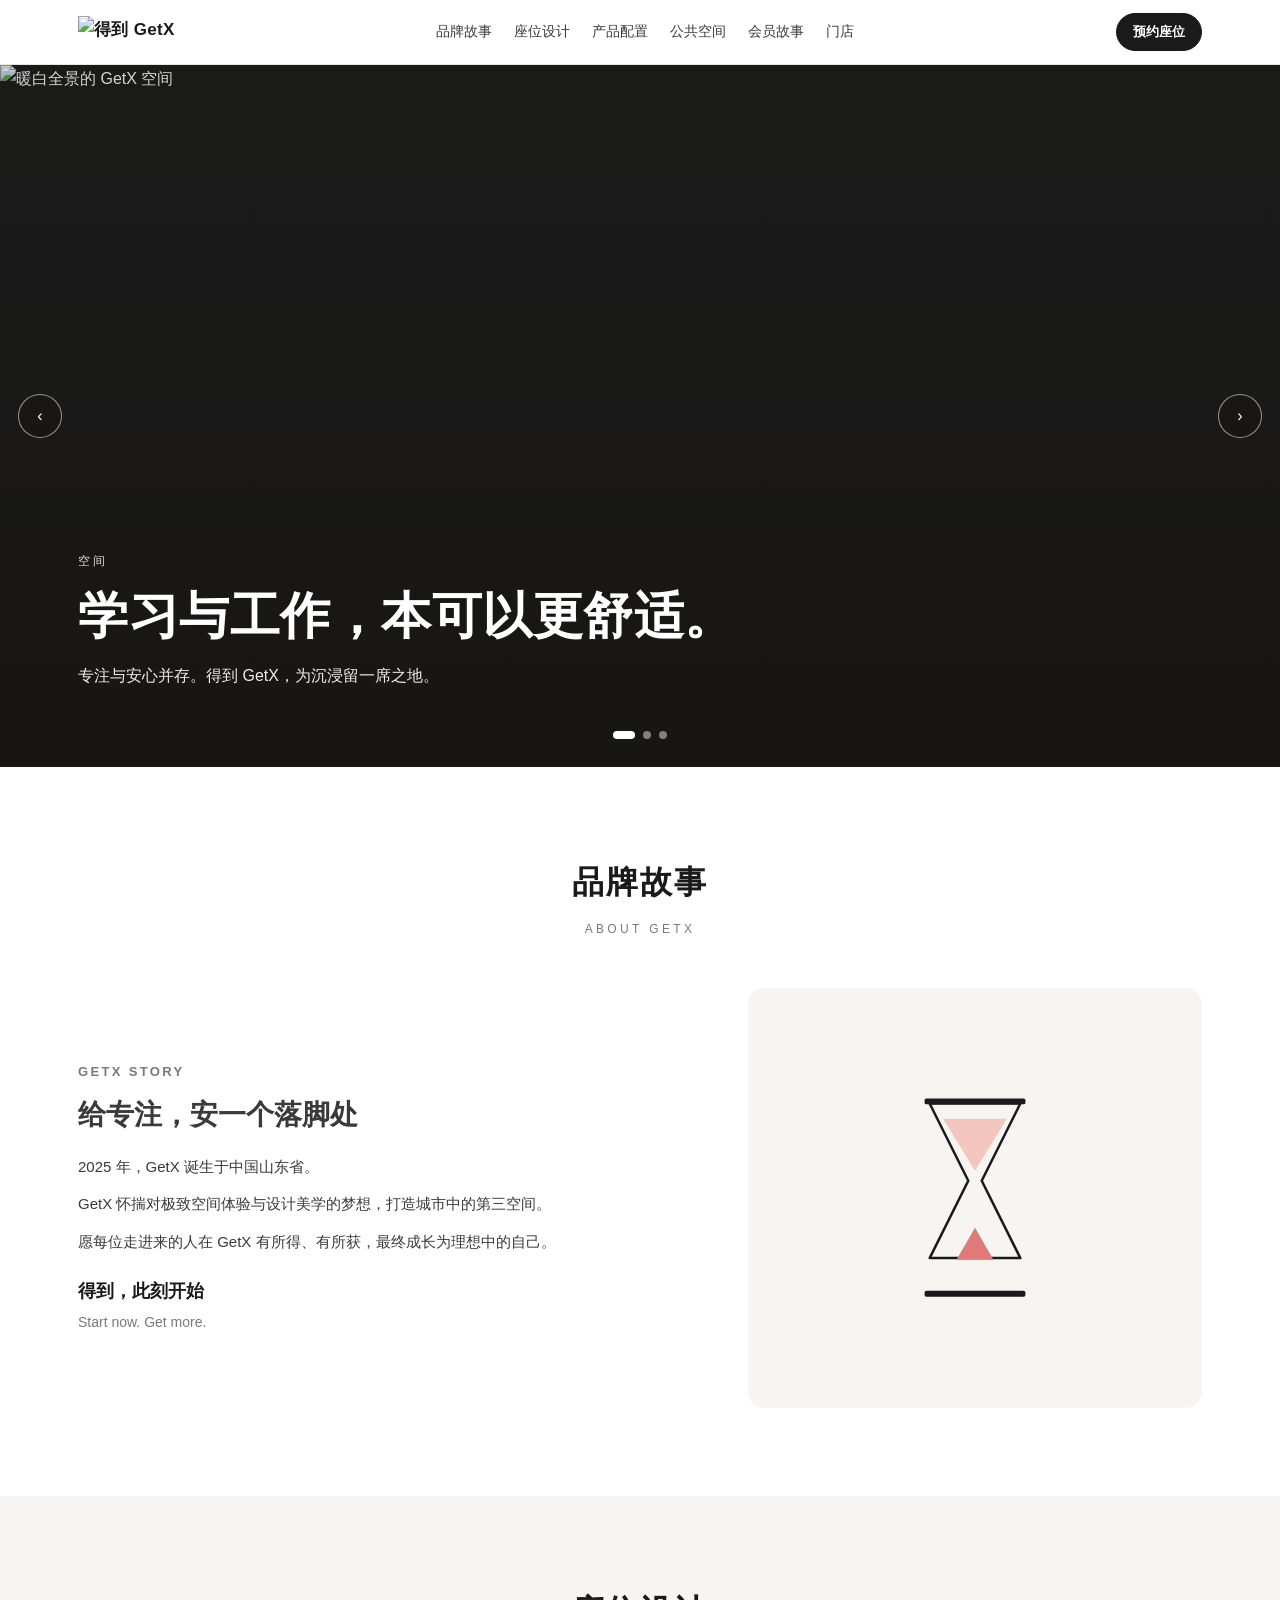
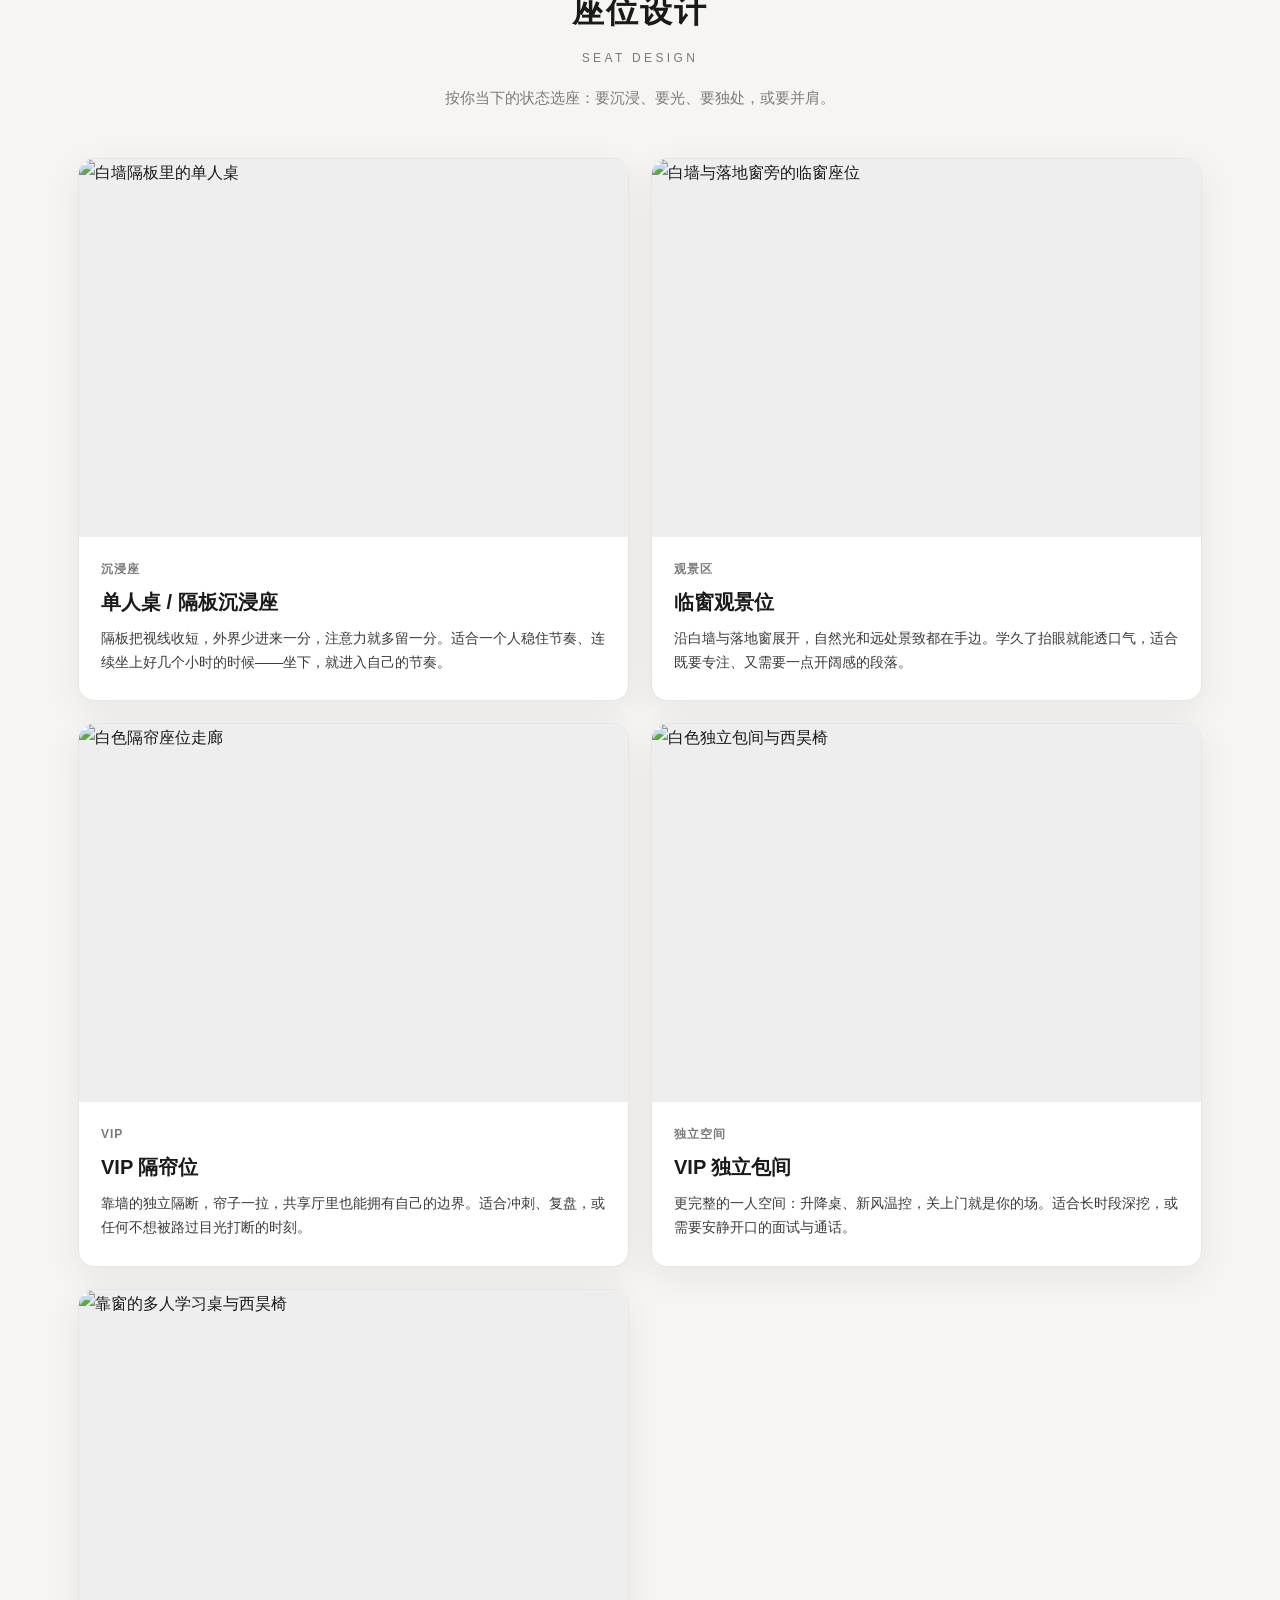
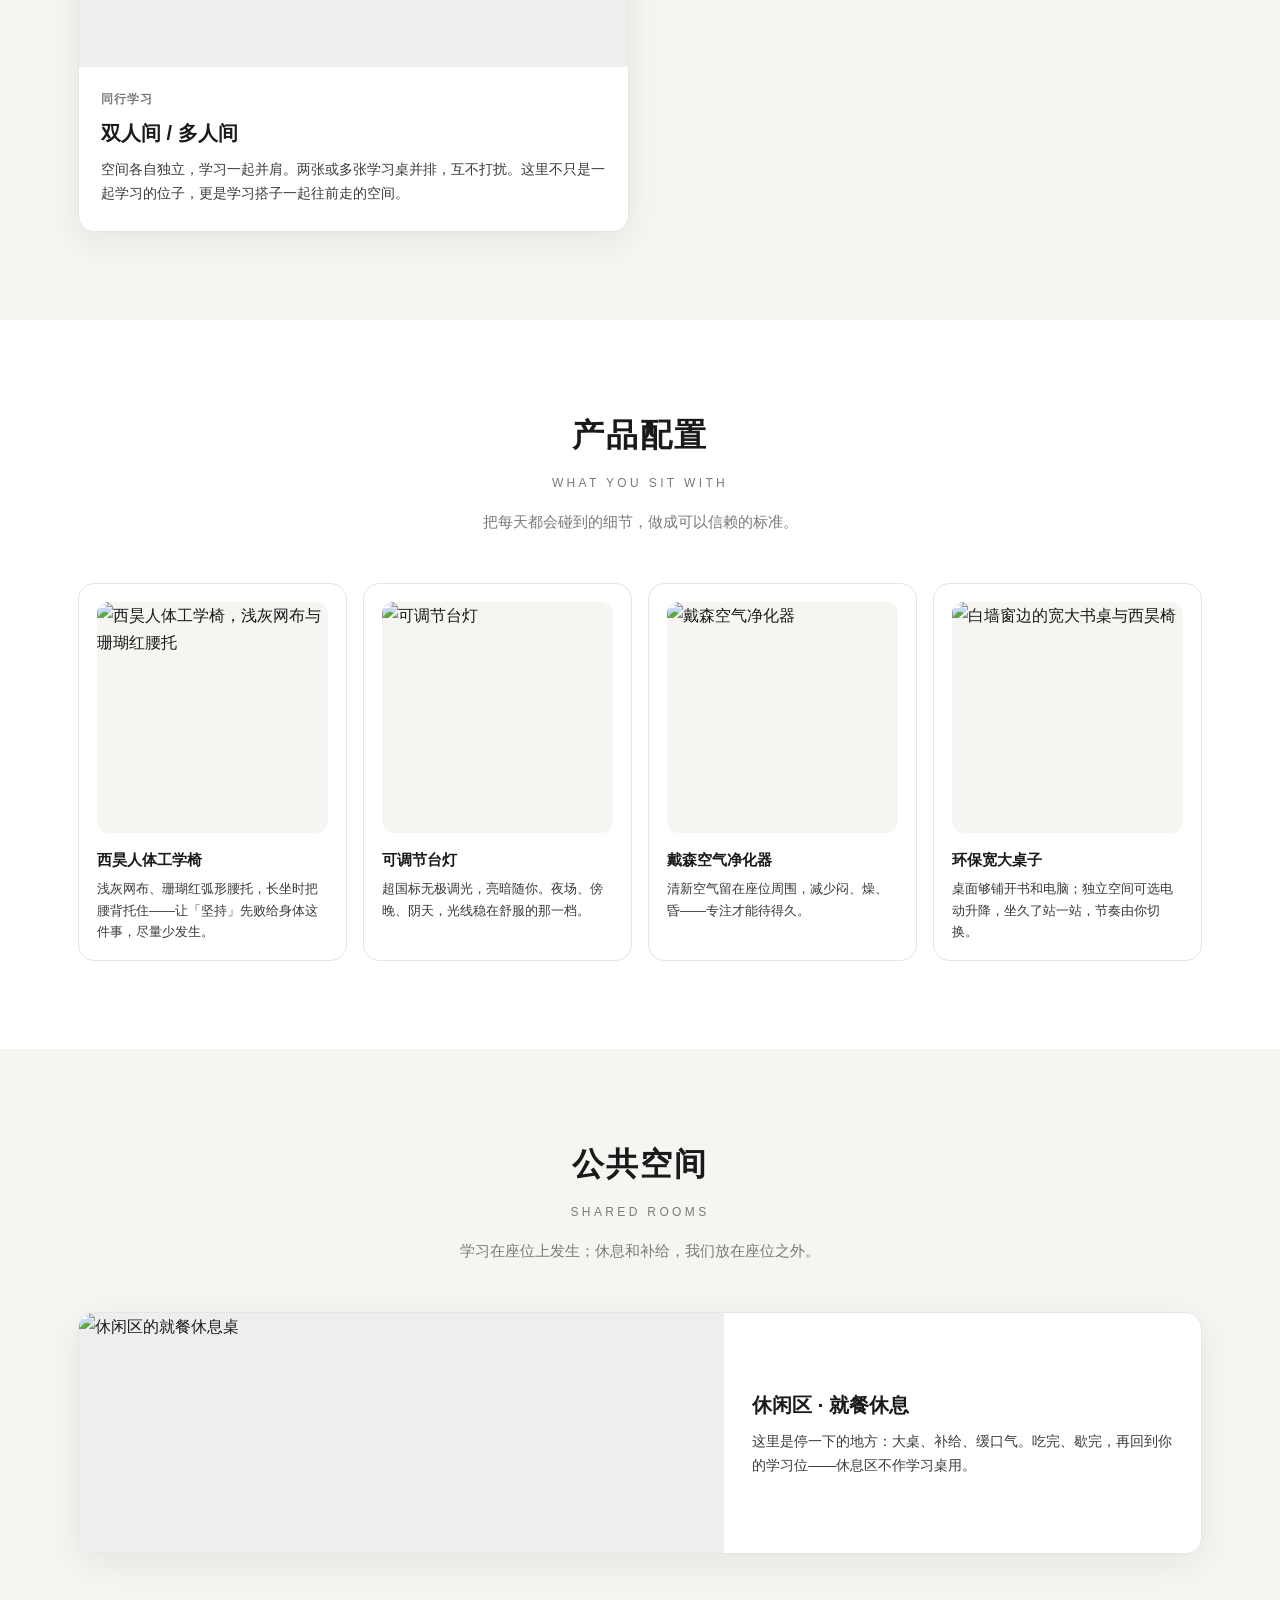
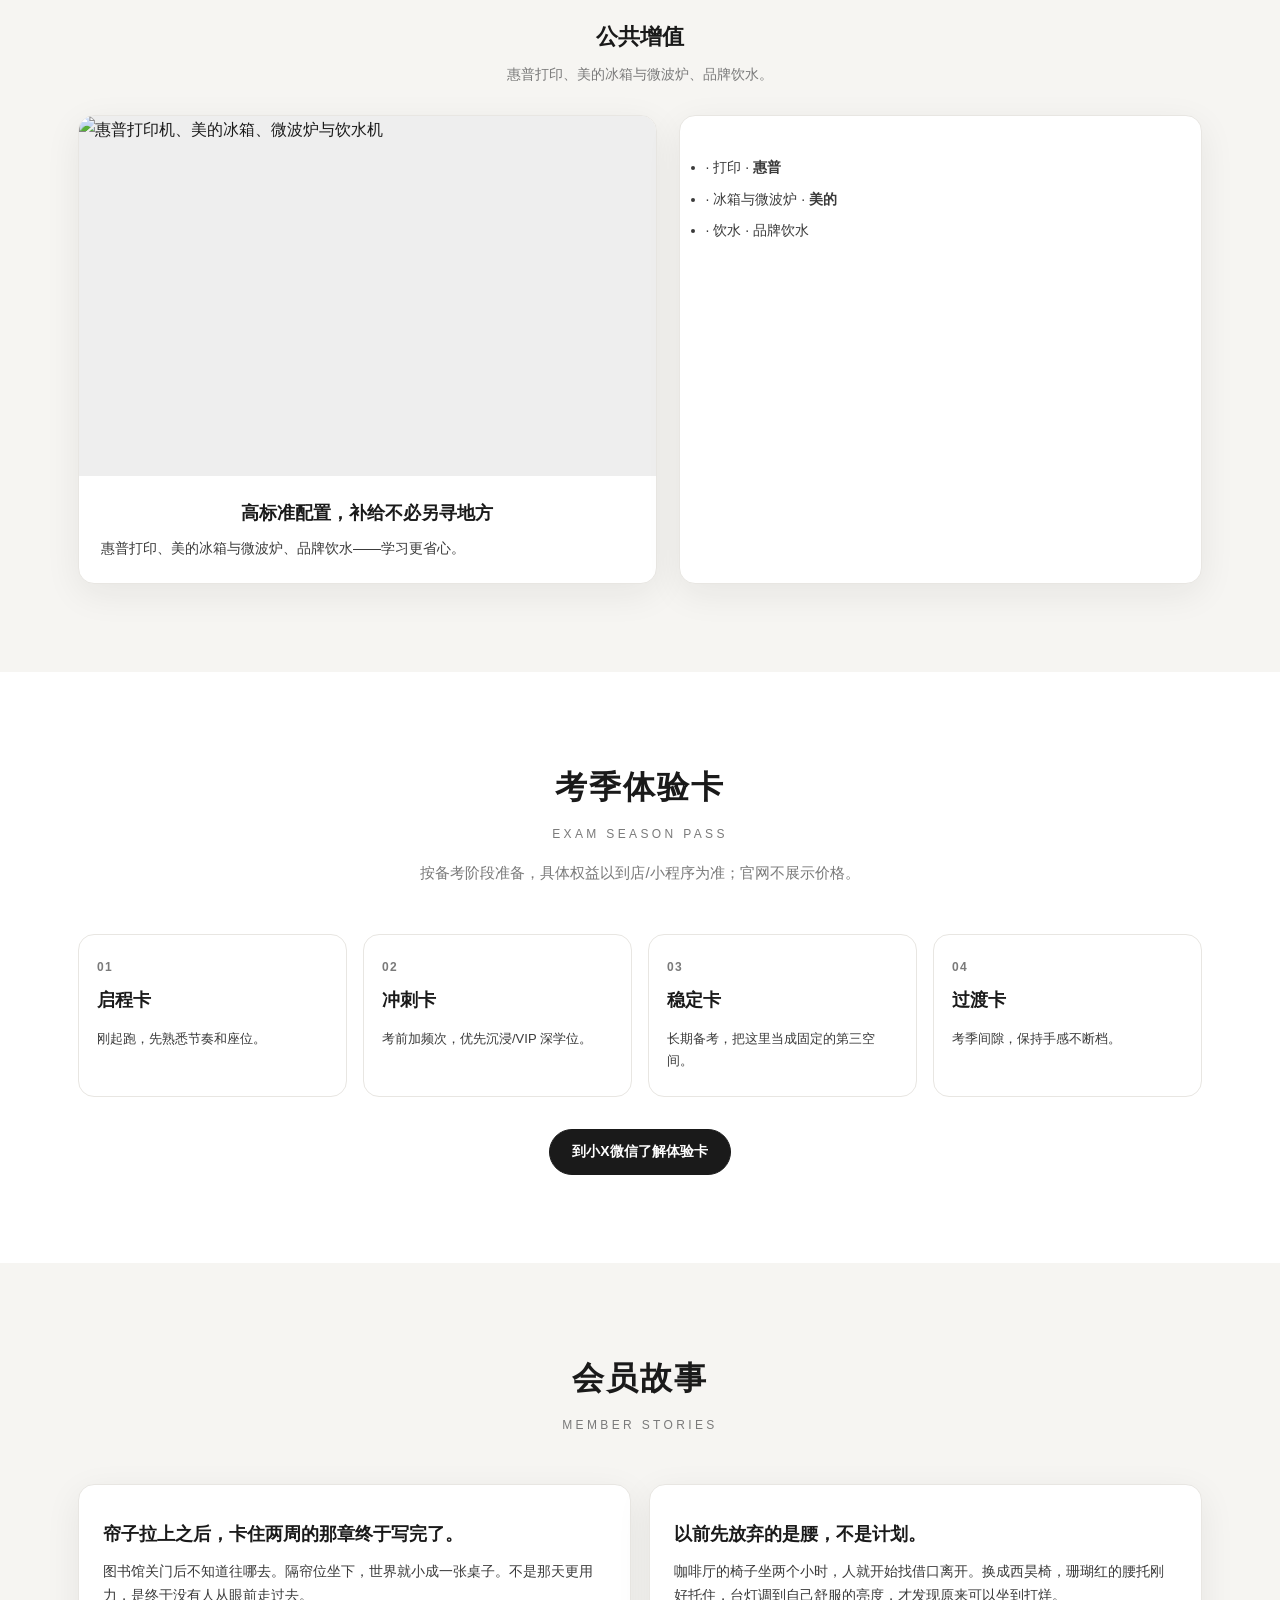
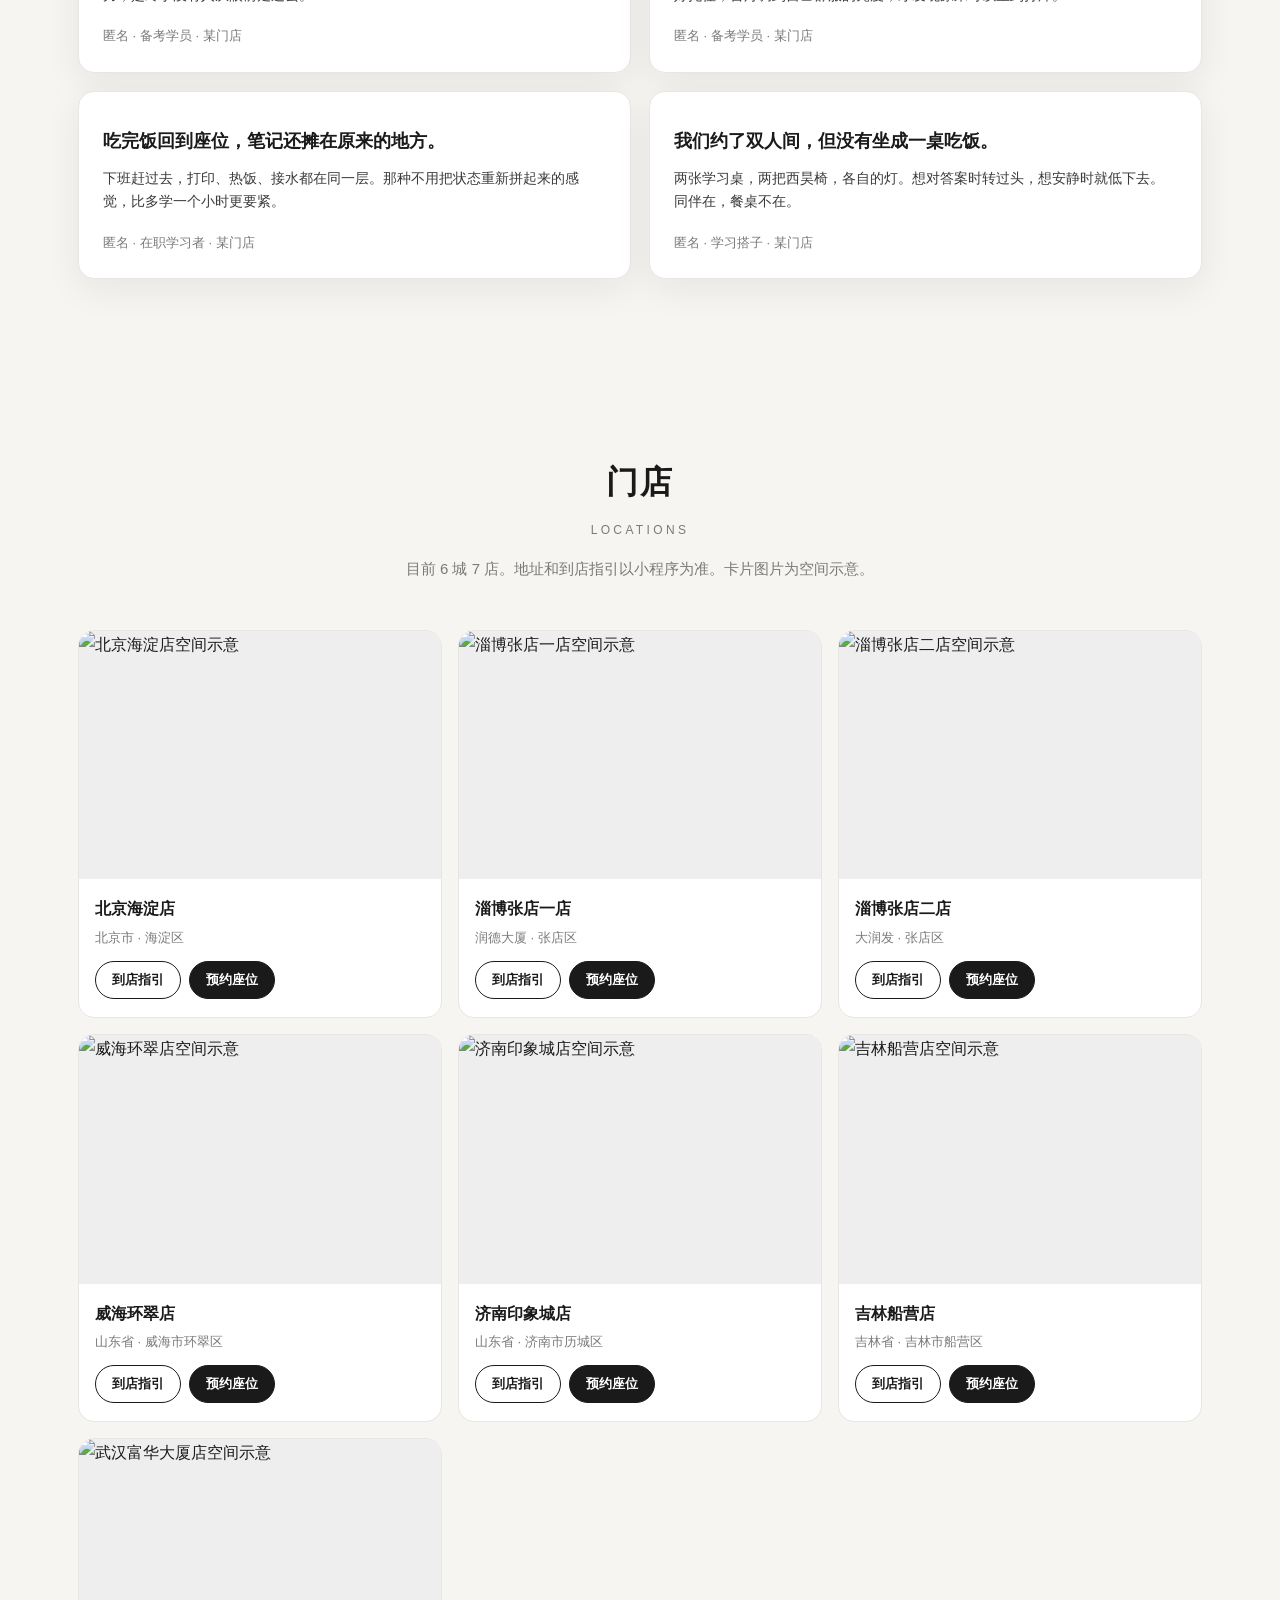
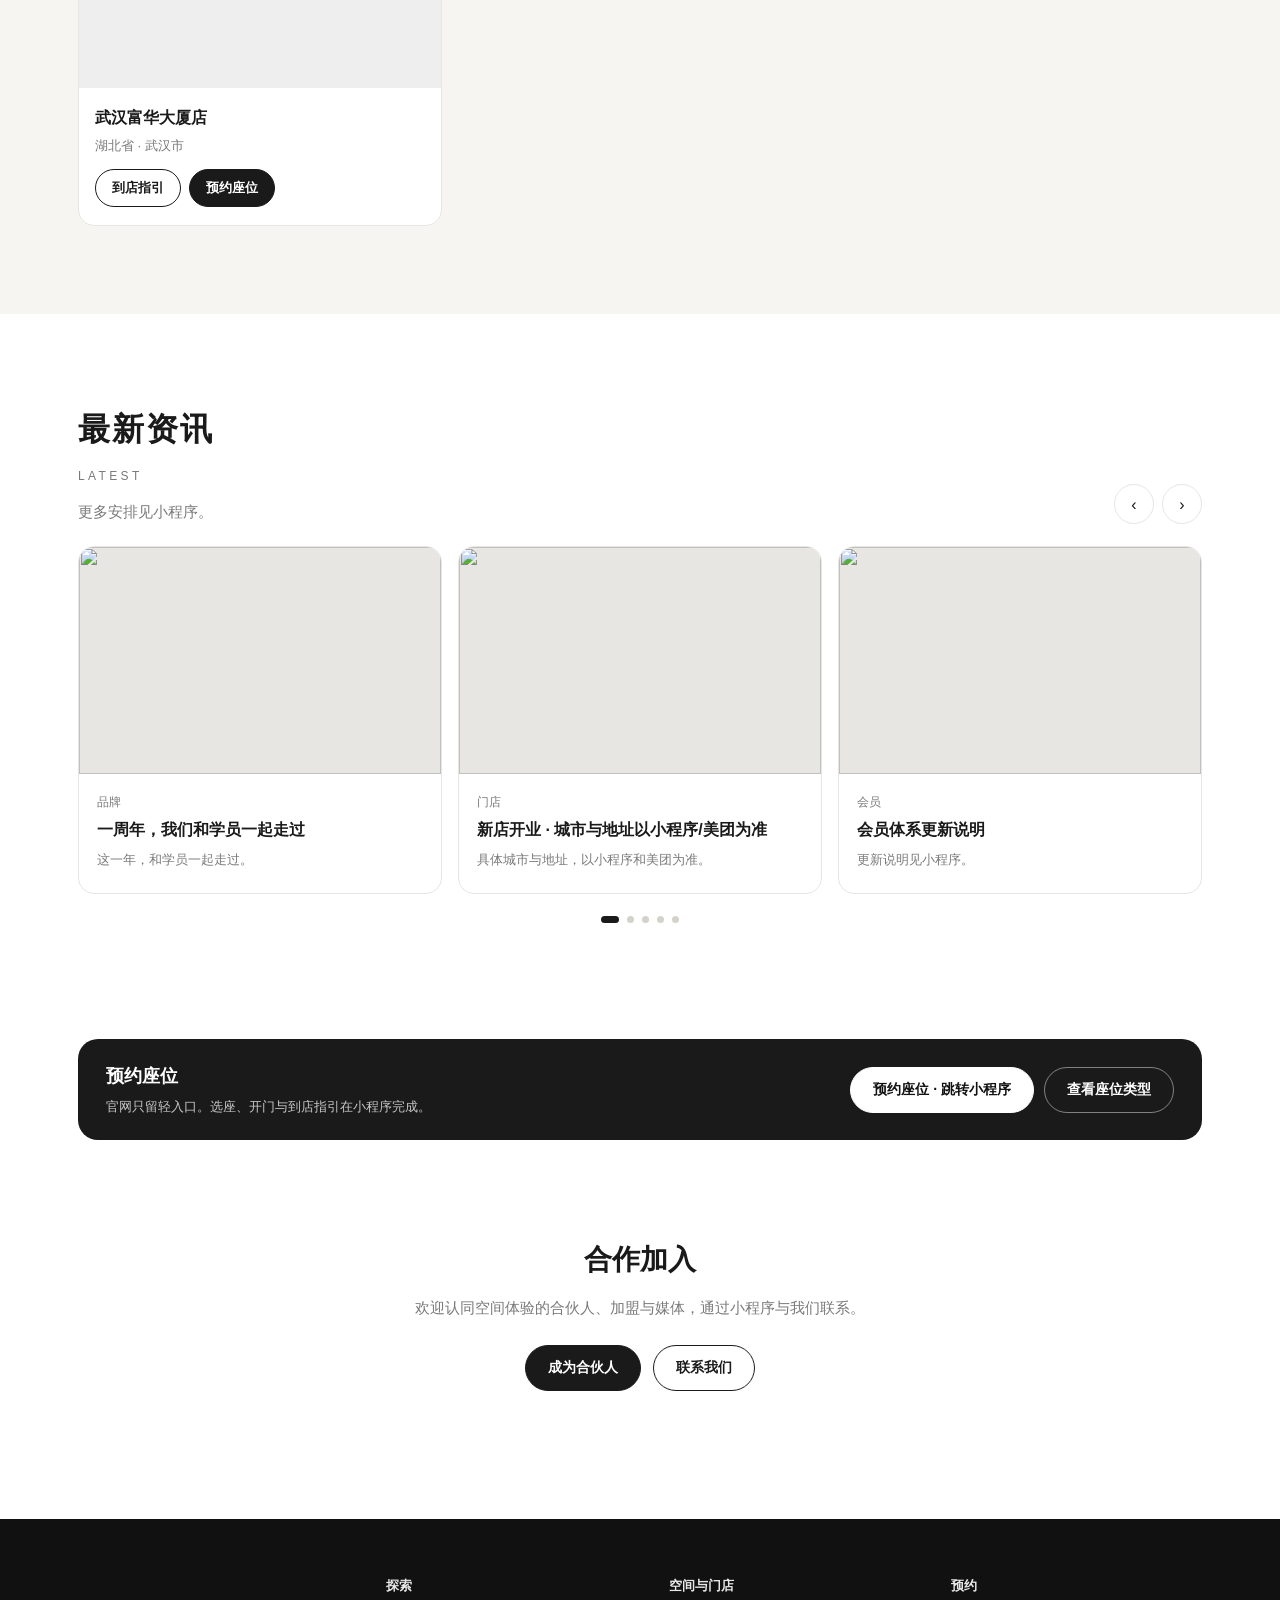
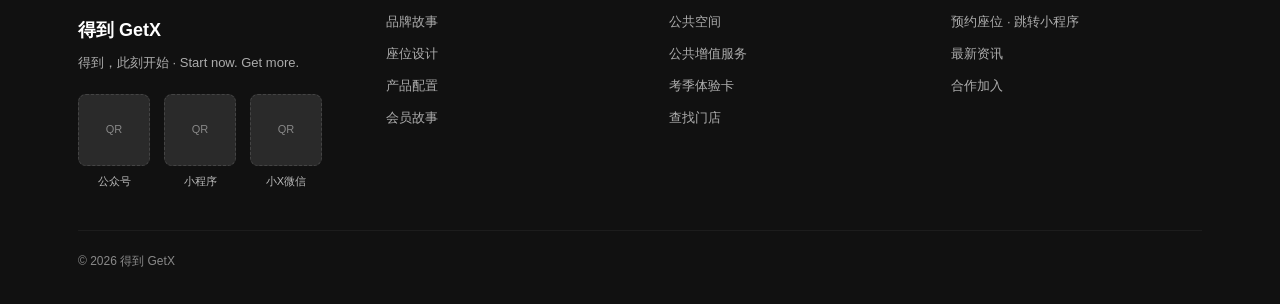
==== index.html @ 9f73a44e "Update the three homepage banner lines Keep the current photos and the rest of the page. Only the ba" ====
<!DOCTYPE html>
<html lang="zh-CN">
<head>
<meta charset="utf-8">
<base href="/getx-website-v2/">
<meta name="viewport" content="width=device-width, initial-scale=1">
<title>得到 GetX｜得到，此刻开始</title>
<meta name="description" content="得到 GetX，2025 年诞生于山东的考公考研专属自习室。安静、舒适、灵活的第三空间。官网展示品牌故事，预约请前往小程序。">
<style>
:root{
  --ink:#1a1a1a; --ink2:#3a3a3a; --muted:#7a7a7a; --line:#e8e6e2;
  --soft:#f6f5f2; --cream:#fafaf8; --white:#fff; --coral:#e07a78;
  --r:16px; --shadow:0 10px 36px rgba(26,24,22,.07);
}
*{box-sizing:border-box;margin:0;padding:0}
html{scroll-behavior:smooth}
section[id],div[id]{scroll-margin-top:84px}
body{font-family:-apple-system,BlinkMacSystemFont,"PingFang SC","Hiragino Sans GB","Microsoft YaHei","Noto Sans SC",sans-serif;color:var(--ink);background:var(--white);line-height:1.7;-webkit-font-smoothing:antialiased}
a{color:inherit;text-decoration:none}
img{display:block;max-width:100%;height:auto}
button{font:inherit;cursor:pointer;background:none;border:none;color:inherit}
.wrap{max-width:1180px;margin:0 auto;padding:0 28px}
.tbd{display:inline-block;font-size:11px;padding:3px 7px;border-radius:4px;background:#f0efed;color:#8a8680;font-weight:600;vertical-align:middle;margin-left:6px}
.sec{padding:88px 0}
.sec-soft{background:var(--soft)}
.sec-head{text-align:center;margin-bottom:48px}
.sec-head h2{font-size:32px;font-weight:700;letter-spacing:.06em}
.sec-head .en{font-size:12px;letter-spacing:.28em;color:var(--muted);margin-top:10px;text-transform:uppercase}
.sec-head p.lead{max-width:560px;margin:16px auto 0;color:var(--muted);font-size:15px}
.btn{display:inline-flex;align-items:center;justify-content:center;gap:8px;height:46px;padding:0 22px;border-radius:999px;font-size:14px;font-weight:600;border:1.5px solid var(--ink);transition:opacity .15s}
.btn:hover{opacity:.85}
.btn-dark{background:var(--ink);color:#fff}
.btn-ghost{background:transparent}
.btn-light{border-color:#fff;color:#fff}
.btn-sm{height:38px;padding:0 16px;font-size:13px}
.link-arrow{display:inline-flex;align-items:center;gap:6px;font-size:14px;font-weight:600;border-bottom:1px solid var(--ink);padding-bottom:2px}

.site-header{position:sticky;top:0;z-index:70;background:rgba(255,255,255,.96);backdrop-filter:blur(12px);border-bottom:1px solid var(--line)}
.nav{height:64px;display:flex;align-items:center;justify-content:space-between;gap:16px}
.logo{display:flex;align-items:center;gap:10px;font-weight:700;font-size:17px;letter-spacing:.02em}
.logo img{height:32px;width:auto}
.menu{display:flex;align-items:center;gap:22px;font-size:14px;font-weight:500;color:var(--ink2)}
.menu a:hover{color:var(--ink)}
.nav-cta{display:flex;align-items:center;gap:10px}
.burger{display:none;width:40px;height:40px;border-radius:50%;border:1px solid var(--line);align-items:center;justify-content:center}
.burger span{display:block;width:16px;height:1.5px;background:var(--ink);box-shadow:0 5px 0 var(--ink),0 -5px 0 var(--ink)}
.mobile-nav{display:none;border-top:1px solid var(--line);padding:12px 28px 20px;background:#fff}
.mobile-nav.open{display:block}
.mobile-nav a{display:block;padding:12px 0;font-size:15px;font-weight:500;border-bottom:1px solid var(--line)}
.mobile-nav .btn{margin-top:14px;width:100%}

/* banner slider */
.hero-slider{position:relative;height:78vh;min-height:520px;background:#1c1c1c;color:#fff;overflow:hidden;touch-action:pan-y}
.hero-track{display:flex;height:100%;transition:transform .55s ease}
.hero-slide{position:relative;min-width:100%;height:100%}
.hero-slide img{width:100%;height:100%;object-fit:cover;object-position:center 42%}
.hero-slide::after{content:"";position:absolute;inset:0;background:linear-gradient(180deg,rgba(20,18,16,.18) 0%,rgba(20,18,16,.28) 42%,rgba(20,18,16,.62) 100%)}
.hero-copy{position:absolute;left:0;right:0;bottom:78px;z-index:2}
.hero-copy .kicker{font-size:12px;letter-spacing:.28em;opacity:.85;margin-bottom:12px}
.hero-copy h1{font-size:clamp(30px,4.4vw,50px);font-weight:700;line-height:1.28;letter-spacing:.01em;max-width:680px}
.hero-copy .sub{margin-top:14px;font-size:16px;opacity:.92;max-width:540px}
.hero-nav{position:absolute;top:50%;z-index:3;width:44px;height:44px;margin-top:-22px;border-radius:50%;border:1px solid rgba(255,255,255,.55);color:#fff;background:rgba(20,18,16,.28);display:flex;align-items:center;justify-content:center}
.hero-nav.prev{left:18px}
.hero-nav.next{right:18px}
.hero-nav:hover{background:rgba(20,18,16,.5)}
.hero-dots{position:absolute;left:0;right:0;bottom:28px;z-index:3;display:flex;justify-content:center;gap:8px}
.hero-dots button{width:8px;height:8px;border-radius:99px;background:rgba(255,255,255,.45)}
.hero-dots button[aria-current="true"]{width:22px;background:#fff}

.story-grid{display:grid;grid-template-columns:1.15fr .85fr;gap:56px;align-items:center}
.story-copy h3{font-size:13px;letter-spacing:.18em;color:var(--muted);font-weight:600;margin-bottom:12px}
.story-copy .title{font-size:28px;font-weight:700;line-height:1.45;margin-bottom:18px}
.story-copy p{color:var(--ink2);font-size:15px;margin-bottom:12px;max-width:520px}
.story-copy .slogan{margin-top:22px;font-size:18px;font-weight:700}
.story-copy .slogan em{display:block;font-style:normal;font-size:14px;color:var(--muted);font-weight:500;margin-top:4px}
.hourglass{display:flex;align-items:center;justify-content:center;min-height:420px;border-radius:var(--r);background:var(--soft)}
.hourglass svg{width:min(168px,42vw);height:auto}

.space-grid{display:grid;grid-template-columns:repeat(2,1fr);gap:22px}
.space-card{background:#fff;border:1px solid var(--line);border-radius:var(--r);overflow:hidden;box-shadow:var(--shadow);display:flex;flex-direction:column}
.space-card .ph{aspect-ratio:16/11;overflow:hidden;background:#eee}
.space-card .ph img{width:100%;height:100%;object-fit:cover}
.space-card .tx{padding:22px 22px 26px}
.space-card .tag{font-size:12px;color:var(--muted);letter-spacing:.08em;font-weight:600}
.space-card h3{font-size:20px;font-weight:700;margin-top:6px}
.space-card p{font-size:14px;color:var(--ink2);margin-top:8px}
.space-card ul{margin-top:14px;display:grid;gap:6px;font-size:13px;color:var(--ink2)}
.space-card ul li{display:flex;gap:8px;align-items:flex-start}
.space-card ul li::before{content:"";width:5px;height:5px;border-radius:50%;background:var(--ink);margin-top:7px;flex-shrink:0}

.subblock{margin-top:64px}
.subblock h3{font-size:22px;font-weight:700;margin-bottom:8px;text-align:center}
.subblock .hint{text-align:center;color:var(--muted);font-size:14px;margin-bottom:28px}
.config-strip{display:grid;grid-template-columns:repeat(4,1fr);gap:16px}
.config-item{background:#fff;border:1px solid var(--line);border-radius:var(--r);padding:18px;text-align:left}
.config-item .ico{width:100%;aspect-ratio:1;border-radius:12px;overflow:hidden;background:var(--soft);margin-bottom:14px}
.config-item .ico img{width:100%;height:100%;object-fit:cover}
.config-item h4{font-size:15px;font-weight:700}
.config-item p{font-size:13px;color:var(--ink2);margin-top:6px;line-height:1.65}
.config-notes{display:grid;grid-template-columns:repeat(3,1fr);gap:12px;margin-top:18px}
.config-notes div{background:#fff;border:1px solid var(--line);border-radius:12px;padding:14px 16px;font-size:13px;color:var(--ink2)}
.config-notes b{display:block;font-size:14px;margin-bottom:2px}

.amenity-grid{display:grid;grid-template-columns:1.05fr .95fr;gap:22px;align-items:stretch}
.amenity-card{background:#fff;border:1px solid var(--line);border-radius:var(--r);overflow:hidden;box-shadow:var(--shadow)}
.amenity-card .ph{aspect-ratio:16/10;overflow:hidden;background:#eee}
.amenity-card .ph img{width:100%;height:100%;object-fit:cover}
.amenity-card .tx{padding:22px}
#lounge .amenity-grid{grid-template-columns:1fr}
#lounge .amenity-card{display:grid;grid-template-columns:1.15fr .85fr;align-items:stretch}
#lounge .amenity-card .ph{aspect-ratio:auto;min-height:240px}
#lounge .amenity-card .ph img{height:100%;object-fit:cover}
#lounge .amenity-card .tx{display:flex;flex-direction:column;justify-content:center;padding:32px 28px}
.amenity-card ul{margin-top:12px;display:grid;gap:8px;font-size:14px;color:var(--ink2)}

.cards-track{display:grid;grid-template-columns:repeat(4,1fr);gap:16px}
.phase{background:#fff;border:1px solid var(--line);border-radius:var(--r);padding:22px 18px 24px}
.phase .no{font-size:12px;color:var(--muted);letter-spacing:.12em;font-weight:700}
.phase h3{font-size:18px;font-weight:700;margin-top:8px}
.phase .when{font-size:13px;color:var(--muted);margin-top:6px}
.phase p{font-size:13px;color:var(--ink2);margin-top:12px}
.cards-cta{text-align:center;margin-top:32px}

.stories-grid{display:grid;grid-template-columns:repeat(2,1fr);gap:18px}
.story-card{background:#fff;border:1px solid var(--line);border-radius:var(--r);padding:26px 24px 24px;box-shadow:var(--shadow)}
.story-card .badge{font-size:11px;font-weight:700;color:var(--muted);letter-spacing:.06em}
.story-card h3{font-size:18px;font-weight:700;margin-top:10px;line-height:1.5}
.story-card p{font-size:14px;color:var(--ink2);margin-top:12px}
.story-card .who{margin-top:18px;font-size:13px;color:var(--muted)}

.slider-head{display:flex;align-items:flex-end;justify-content:space-between;gap:16px;margin-bottom:22px}
.slider-btns{display:flex;gap:8px}
.slider-btns button{width:40px;height:40px;border-radius:50%;border:1px solid var(--line);background:#fff;display:flex;align-items:center;justify-content:center}
.slider-btns button:hover{border-color:var(--ink)}
.news-viewport{overflow:hidden}
.news-track{display:flex;gap:16px;overflow-x:auto;scroll-snap-type:x mandatory;scroll-behavior:smooth;scrollbar-width:none;-webkit-overflow-scrolling:touch;padding-bottom:4px}
.news-track::-webkit-scrollbar{display:none}
.news-card{flex:0 0 calc((100% - 32px) / 3);scroll-snap-align:start;background:#fff;border:1px solid var(--line);border-radius:var(--r);overflow:hidden}
.news-card .ph{aspect-ratio:16/10;background:#e8e6e3;position:relative}
.news-card .ph img{width:100%;height:100%;object-fit:cover}
.news-card .tx{padding:18px 18px 22px}
.news-card .tag{font-size:12px;color:var(--muted)}
.news-card h3{font-size:16px;font-weight:700;margin-top:6px;line-height:1.45}
.news-card p{font-size:13px;color:var(--muted);margin-top:8px}
.news-dots{display:flex;justify-content:center;gap:8px;margin-top:18px}
.news-dots button{width:7px;height:7px;border-radius:99px;background:#d5d2cc}
.news-dots button[aria-current="true"]{width:18px;background:var(--ink)}

.stores-grid{display:grid;grid-template-columns:repeat(3,1fr);gap:16px}
.store-card{border:1px solid var(--line);border-radius:var(--r);overflow:hidden;background:#fff}
.store-card .ph{aspect-ratio:16/11;background:#eee;position:relative}
.store-card .ph img{width:100%;height:100%;object-fit:cover}
.store-card .ph .empty{width:100%;height:100%;display:flex;align-items:center;justify-content:center;color:var(--muted);font-size:13px;background:var(--soft)}
.store-card .tx{padding:16px 16px 18px}
.store-card h3{font-size:16px;font-weight:700}
.store-card p{font-size:13px;color:var(--muted);margin-top:4px}
.store-card .acts{display:flex;flex-wrap:wrap;gap:8px;margin-top:12px}

.booking-mini{padding:28px 0 8px}
.booking-mini-inner{display:flex;align-items:center;justify-content:space-between;gap:24px;background:var(--ink);color:#fff;border-radius:20px;padding:22px 28px}
.booking-mini h2{font-size:18px;font-weight:700}
.booking-mini p{font-size:13px;opacity:.75;margin-top:4px}
.booking-mini .acts{display:flex;flex-wrap:wrap;gap:10px;flex-shrink:0}
.booking-mini .btn{background:#fff;color:#111;border-color:#fff}
.booking-mini .btn-line{background:transparent;color:#fff;border-color:rgba(255,255,255,.45)}

.partner{text-align:center;max-width:640px;margin:0 auto}
.partner h2{font-size:28px;font-weight:700}
.partner p{color:var(--muted);margin-top:12px;font-size:15px}
.partner .btns{display:flex;justify-content:center;gap:12px;margin-top:24px;flex-wrap:wrap}

footer{background:#111;color:#fff;padding:56px 0 32px;margin-top:40px}
.footer-grid{display:grid;grid-template-columns:1.1fr repeat(3,1fr);gap:32px}
.footer-brand .name{font-size:18px;font-weight:700;margin-top:12px}
.footer-brand .tag{font-size:13px;opacity:.65;margin-top:6px}
.qr-row{display:flex;gap:14px;margin-top:20px}
.qr{width:72px;text-align:center}
.qr .box{width:72px;height:72px;border-radius:8px;background:#2a2a2a;display:flex;align-items:center;justify-content:center;font-size:11px;color:#888;border:1px dashed #444}
.qr span{display:block;font-size:11px;margin-top:6px;opacity:.7}
.footer-col h4{font-size:13px;font-weight:700;margin-bottom:14px;opacity:.9}
.footer-col a{display:block;font-size:13px;opacity:.65;margin-bottom:10px}
.footer-col a:hover{opacity:1}
.footer-bottom{margin-top:40px;padding-top:20px;border-top:1px solid #2a2a2a;display:flex;justify-content:space-between;flex-wrap:wrap;gap:10px;font-size:12px;opacity:.5}

@media (max-width:960px){
  .menu{display:none}
  .burger{display:inline-flex}
  .story-grid,.amenity-grid,#lounge .amenity-card{grid-template-columns:1fr}
  .space-grid,.stores-grid{grid-template-columns:1fr 1fr}
  .cards-track,.config-strip,.config-notes{grid-template-columns:1fr 1fr}
  .footer-grid{grid-template-columns:1fr 1fr}
  .hero-slider{height:70vh;min-height:460px}
  .sec{padding:64px 0}
  .news-card{flex-basis:calc((100% - 16px) / 2)}
  .stories-grid{grid-template-columns:1fr}
}
@media (max-width:640px){
  .wrap{padding:0 18px}
  .space-grid,.stores-grid,.cards-track,.config-strip,.config-notes,.footer-grid{grid-template-columns:1fr}
  .hero-copy{bottom:64px}
  .hero-nav{width:36px;height:36px}
  .hero-nav.prev{left:10px}
  .hero-nav.next{right:10px}
  .news-card{flex-basis:86%}
  .booking-mini-inner{flex-direction:column;align-items:flex-start;padding:22px 18px}
  .hourglass{min-height:280px}
}
@media (prefers-reduced-motion:reduce){
  .hero-track,.news-track{transition:none;scroll-behavior:auto}
}
</style>
</head>
<body>

<header class="site-header">
  <div class="wrap nav">
    <a class="logo" href="#top" aria-label="得到 GetX 首页">
      <img src="img/getx-logo.webp" alt="得到 GetX">
    </a>
    <nav class="menu" aria-label="主导航">
      <a href="#story">品牌故事</a>
      <a href="#seats">座位设计</a>
      <a href="#config">产品配置</a>
      <a href="#public">公共空间</a>
      <a href="#stories">会员故事</a>
      <a href="#stores">门店</a>
    </nav>
    <div class="nav-cta">
      <a class="btn btn-dark btn-sm" href="#booking">预约座位</a>
      <button class="burger" type="button" aria-label="打开菜单" id="burger"><span></span></button>
    </div>
  </div>
  <div class="mobile-nav" id="mobileNav">
    <a href="#story">品牌故事</a>
    <a href="#seats">座位设计</a>
    <a href="#config">产品配置</a>
    <a href="#public">公共空间</a>
    <a href="#cards">考季体验卡</a>
    <a href="#stories">会员故事</a>
    <a href="#stores">门店</a>
    <a href="#booking">预约座位</a>
    <a href="#partner">合作加入</a>
  </div>
</header>

<main id="top">
  <section class="hero-slider" aria-roledescription="carousel" aria-label="首页主视觉">
    <div class="hero-track" id="heroTrack">
      <article class="hero-slide">
        <img src="img/banner-space.webp" alt="暖白全景的 GetX 空间">
        <div class="hero-copy">
          <div class="wrap">
            <p class="kicker">空间</p>
            <h1>学习与工作，本可以更舒适。</h1>
            <p class="sub">专注与安心并存。得到 GetX，为沉浸留一席之地。</p>
          </div>
        </div>
      </article>
      <article class="hero-slide">
        <img src="img/banner-env.webp" alt="临窗冷调城市窗景">
        <div class="hero-copy">
          <div class="wrap">
            <p class="kicker">环境</p>
            <h1>极佳的环境，让专注自然发生。</h1>
            <p class="sub">光息相宜，环境自持。专注得以安住，心神不易旁骛。</p>
          </div>
        </div>
      </article>
      <article class="hero-slide">
        <img src="img/banner-exp.webp" alt="夜灯暖暗的桌面与座椅">
        <div class="hero-copy">
          <div class="wrap">
            <p class="kicker">体验</p>
            <h1>关于体验，我们从不妥协。</h1>
            <p class="sub">从选址、设计到服务，每一个会碰到的细节都反复打磨，只为让你坐得住、待得久。</p>
          </div>
        </div>
      </article>
    </div>
    <button class="hero-nav prev" type="button" id="heroPrev" aria-label="上一张">‹</button>
    <button class="hero-nav next" type="button" id="heroNext" aria-label="下一张">›</button>
    <div class="hero-dots" id="heroDots" role="tablist" aria-label="选择主视觉"></div>
  </section>

  <section class="sec" id="story">
    <div class="wrap">
      <header class="sec-head">
        <h2>品牌故事</h2>
        <p class="en">About GetX</p>
      </header>
      <div class="story-grid">
        <div class="story-copy">
          <h3>GETX STORY</h3>
          <p class="title">给专注，安一个落脚处</p>
          <p>2025 年，GetX 诞生于中国山东省。</p>
          <p>GetX 怀揣对极致空间体验与设计美学的梦想，打造城市中的第三空间。</p>
          <p>愿每位走进来的人在 GetX 有所得、有所获，最终成长为理想中的自己。</p>
          <div class="slogan">得到，此刻开始<em>Start now. Get more.</em></div>
        </div>
        <div class="hourglass" aria-hidden="true">
          <svg viewBox="0 0 200 280" role="img" aria-label="沙漏">
            <path d="M46 28h108l-46 92 46 92H46l46-92L46 28z" fill="none" stroke="#1a1a1a" stroke-width="3" stroke-linejoin="round"/>
            <path d="M62 46h76L100 108 62 46z" fill="#f3c7c0"/>
            <path d="M78 214h44L100 176l-22 38z" fill="#e07a78"/>
            <rect x="40" y="22" width="120" height="7" rx="2" fill="#1a1a1a"/>
            <rect x="40" y="251" width="120" height="7" rx="2" fill="#1a1a1a"/>
          </svg>
        </div>
      </div>
    </div>
  </section>

  <section class="sec sec-soft" id="seats">
    <div class="wrap">
      <header class="sec-head">
        <h2>座位设计</h2>
        <p class="en">Seat Design</p>
        <p class="lead">按你当下的状态选座：要沉浸、要光、要独处，或要并肩。</p>
      </header>
      <div class="space-grid">
        <article class="space-card">
          <div class="ph"><img src="img/desk-pov.webp" alt="白墙隔板里的单人桌"></div>
          <div class="tx">
            <div class="tag">沉浸座</div>
            <h3>单人桌 / 隔板沉浸座</h3>
            <p>隔板把视线收短，外界少进来一分，注意力就多留一分。适合一个人稳住节奏、连续坐上好几个小时的时候——坐下，就进入自己的节奏。</p>
          </div>
        </article>
        <article class="space-card">
          <div class="ph"><img src="img/hero-sihoo.webp" alt="白墙与落地窗旁的临窗座位"></div>
          <div class="tx">
            <div class="tag">观景区</div>
            <h3>临窗观景位</h3>
            <p>沿白墙与落地窗展开，自然光和远处景致都在手边。学久了抬眼就能透口气，适合既要专注、又需要一点开阔感的段落。</p>
          </div>
        </article>
        <article class="space-card">
          <div class="ph"><img src="img/vip-corridor.webp" alt="白色隔帘座位走廊"></div>
          <div class="tx">
            <div class="tag">VIP</div>
            <h3>VIP 隔帘位</h3>
            <p>靠墙的独立隔断，帘子一拉，共享厅里也能拥有自己的边界。适合冲刺、复盘，或任何不想被路过目光打断的时刻。</p>
          </div>
        </article>
        <article class="space-card">
          <div class="ph"><img src="img/getx-space-private.webp" alt="白色独立包间与西昊椅"></div>
          <div class="tx">
            <div class="tag">独立空间</div>
            <h3>VIP 独立包间</h3>
            <p>更完整的一人空间：升降桌、新风温控，关上门就是你的场。适合长时段深挖，或需要安静开口的面试与通话。</p>
          </div>
        </article>
        <article class="space-card">
          <div class="ph"><img src="img/三人间.webp" alt="靠窗的多人学习桌与西昊椅"></div>
          <div class="tx">
            <div class="tag">同行学习</div>
            <h3>双人间 / 多人间</h3>
            <p>空间各自独立，学习一起并肩。两张或多张学习桌并排，互不打扰。这里不只是一起学习的位子，更是学习搭子一起往前走的空间。</p>
          </div>
        </article>
      </div>
    </div>
  </section>

  <section class="sec" id="config">
    <div class="wrap">
      <header class="sec-head">
        <h2>产品配置</h2>
        <p class="en">What You Sit With</p>
        <p class="lead">把每天都会碰到的细节，做成可以信赖的标准。</p>
      </header>
      <div class="config-strip">
        <div class="config-item">
          <div class="ico"><img src="img/chair-sihoo-detail.webp" alt="西昊人体工学椅，浅灰网布与珊瑚红腰托"></div>
          <h4>西昊人体工学椅</h4>
          <p>浅灰网布、珊瑚红弧形腰托，长坐时把腰背托住——让「坚持」先败给身体这件事，尽量少发生。</p>
        </div>
        <div class="config-item">
          <div class="ico"><img src="img/product-equipment-lamp.webp" alt="可调节台灯"></div>
          <h4>可调节台灯</h4>
          <p>超国标无极调光，亮暗随你。夜场、傍晚、阴天，光线稳在舒服的那一档。</p>
        </div>
        <div class="config-item">
          <div class="ico"><img src="img/product-equipment-purifier.webp" alt="戴森空气净化器"></div>
          <h4>戴森空气净化器</h4>
          <p>清新空气留在座位周围，减少闷、燥、昏——专注才能待得久。</p>
        </div>
        <div class="config-item">
          <div class="ico"><img src="img/private-sihoo.webp" alt="白墙窗边的宽大书桌与西昊椅"></div>
          <h4>环保宽大桌子</h4>
          <p>桌面够铺开书和电脑；独立空间可选电动升降，坐久了站一站，节奏由你切换。</p>
        </div>
      </div>
    </div>
  </section>

  <section class="sec sec-soft" id="public">
    <div class="wrap">
      <header class="sec-head">
        <h2>公共空间</h2>
        <p class="en">Shared Rooms</p>
        <p class="lead">学习在座位上发生；休息和补给，我们放在座位之外。</p>
      </header>

      <div id="lounge">
        <div class="amenity-grid">
          <div class="amenity-card">
            <div class="ph"><img src="img/dining.webp" alt="休闲区的就餐休息桌"></div>
            <div class="tx">
              <h3 style="font-size:20px">休闲区 · 就餐休息</h3>
              <p style="font-size:14px;color:var(--ink2);margin-top:8px">这里是停一下的地方：大桌、补给、缓口气。吃完、歇完，再回到你的学习位——休息区不作学习桌用。</p>
            </div>
          </div>
        </div>
      </div>

      <div class="subblock" id="amenity">
        <h3>公共增值</h3>
        <p class="hint">惠普打印、美的冰箱与微波炉、品牌饮水。</p>
        <div class="amenity-grid">
          <div class="amenity-card">
            <div class="ph"><img src="img/休息区_饮水机冰箱微波炉打印机.webp" alt="惠普打印机、美的冰箱、微波炉与饮水机"></div>
            <div class="tx">
              <h3 style="font-size:18px">高标准配置，补给不必另寻地方</h3>
              <p style="font-size:14px;color:var(--ink2);margin-top:8px">惠普打印、美的冰箱与微波炉、品牌饮水——学习更省心。</p>
            </div>
          </div>
          <div class="amenity-card">
            <div class="tx" style="padding:28px 26px">
              <ul>
                <li>· 打印 · <strong>惠普</strong></li>
                <li>· 冰箱与微波炉 · <strong>美的</strong></li>
                <li>· 饮水 · 品牌饮水</li>
              </ul>
            </div>
          </div>
        </div>
      </div>
    </div>
  </section>

  <section class="sec" id="cards">
    <div class="wrap">
      <header class="sec-head">
        <h2>考季体验卡</h2>
        <p class="en">Exam Season Pass</p>
        <p class="lead">按备考阶段准备，具体权益以到店/小程序为准；官网不展示价格。</p>
      </header>
      <div class="cards-track">
        <article class="phase">
          <div class="no">01</div>
          <h3>启程卡</h3>
          <p>刚起跑，先熟悉节奏和座位。</p>
        </article>
        <article class="phase">
          <div class="no">02</div>
          <h3>冲刺卡</h3>
          <p>考前加频次，优先沉浸/VIP 深学位。</p>
        </article>
        <article class="phase">
          <div class="no">03</div>
          <h3>稳定卡</h3>
          <p>长期备考，把这里当成固定的第三空间。</p>
        </article>
        <article class="phase">
          <div class="no">04</div>
          <h3>过渡卡</h3>
          <p>考季间隙，保持手感不断档。</p>
        </article>
      </div>
      <div class="cards-cta">
        <a class="btn btn-dark" href="#booking">到小X微信了解体验卡</a>
      </div>
    </div>
  </section>

  <section class="sec sec-soft" id="stories">
    <div class="wrap">
      <header class="sec-head">
        <h2>会员故事</h2>
        <p class="en">Member Stories</p>
      </header>
      <div class="stories-grid">
        <article class="story-card">
          <h3>帘子拉上之后，卡住两周的那章终于写完了。</h3>
          <p>图书馆关门后不知道往哪去。隔帘位坐下，世界就小成一张桌子。不是那天更用力，是终于没有人从眼前走过去。</p>
          <div class="who">匿名 · 备考学员 · 某门店</div>
        </article>
        <article class="story-card">
          <h3>以前先放弃的是腰，不是计划。</h3>
          <p>咖啡厅的椅子坐两个小时，人就开始找借口离开。换成西昊椅，珊瑚红的腰托刚好托住，台灯调到自己舒服的亮度，才发现原来可以坐到打烊。</p>
          <div class="who">匿名 · 备考学员 · 某门店</div>
        </article>
        <article class="story-card">
          <h3>吃完饭回到座位，笔记还摊在原来的地方。</h3>
          <p>下班赶过去，打印、热饭、接水都在同一层。那种不用把状态重新拼起来的感觉，比多学一个小时更要紧。</p>
          <div class="who">匿名 · 在职学习者 · 某门店</div>
        </article>
        <article class="story-card">
          <h3>我们约了双人间，但没有坐成一桌吃饭。</h3>
          <p>两张学习桌，两把西昊椅，各自的灯。想对答案时转过头，想安静时就低下去。同伴在，餐桌不在。</p>
          <div class="who">匿名 · 学习搭子 · 某门店</div>
        </article>
      </div>
    </div>
  </section>

  <section class="sec sec-soft" id="stores">
    <div class="wrap">
      <header class="sec-head">
        <h2>门店</h2>
        <p class="en">Locations</p>
        <p class="lead">目前 6 城 7 店。地址和到店指引以小程序为准。卡片图片为空间示意。</p>
      </header>
      <div class="stores-grid">
        <article class="store-card">
          <div class="ph"><img src="img/zone-overview.webp" alt="北京海淀店空间示意"></div>
          <div class="tx">
            <h3>北京海淀店</h3>
            <p>北京市 · 海淀区</p>
            <div class="acts">
              <a class="btn btn-sm btn-ghost" href="#booking">到店指引</a>
              <a class="btn btn-sm btn-dark" href="#booking">预约座位</a>
            </div>
          </div>
        </article>
        <article class="store-card">
          <div class="ph"><img src="img/vip-corridor.webp" alt="淄博张店一店空间示意"></div>
          <div class="tx">
            <h3>淄博张店一店</h3>
            <p>润德大厦 · 张店区</p>
            <div class="acts">
              <a class="btn btn-sm btn-ghost" href="#booking">到店指引</a>
              <a class="btn btn-sm btn-dark" href="#booking">预约座位</a>
            </div>
          </div>
        </article>
        <article class="store-card">
          <div class="ph"><img src="img/desk-pov.webp" alt="淄博张店二店空间示意"></div>
          <div class="tx">
            <h3>淄博张店二店</h3>
            <p>大润发 · 张店区</p>
            <div class="acts">
              <a class="btn btn-sm btn-ghost" href="#booking">到店指引</a>
              <a class="btn btn-sm btn-dark" href="#booking">预约座位</a>
            </div>
          </div>
        </article>
        <article class="store-card">
          <div class="ph"><img src="img/getx-space-private.webp" alt="威海环翠店空间示意"></div>
          <div class="tx">
            <h3>威海环翠店</h3>
            <p>山东省 · 威海市环翠区</p>
            <div class="acts">
              <a class="btn btn-sm btn-ghost" href="#booking">到店指引</a>
              <a class="btn btn-sm btn-dark" href="#booking">预约座位</a>
            </div>
          </div>
        </article>
        <article class="store-card">
          <div class="ph"><img src="img/hero-sihoo.webp" alt="济南印象城店空间示意"></div>
          <div class="tx">
            <h3>济南印象城店</h3>
            <p>山东省 · 济南市历城区</p>
            <div class="acts">
              <a class="btn btn-sm btn-ghost" href="#booking">到店指引</a>
              <a class="btn btn-sm btn-dark" href="#booking">预约座位</a>
            </div>
          </div>
        </article>
        <article class="store-card">
          <div class="ph"><img src="img/private-sihoo.webp" alt="吉林船营店空间示意"></div>
          <div class="tx">
            <h3>吉林船营店</h3>
            <p>吉林省 · 吉林市船营区</p>
            <div class="acts">
              <a class="btn btn-sm btn-ghost" href="#booking">到店指引</a>
              <a class="btn btn-sm btn-dark" href="#booking">预约座位</a>
            </div>
          </div>
        </article>
        <article class="store-card">
          <div class="ph"><img src="img/C区plus沉浸区.webp" alt="武汉富华大厦店空间示意"></div>
          <div class="tx">
            <h3>武汉富华大厦店</h3>
            <p>湖北省 · 武汉市</p>
            <div class="acts">
              <a class="btn btn-sm btn-ghost" href="#booking">到店指引</a>
              <a class="btn btn-sm btn-dark" href="#booking">预约座位</a>
            </div>
          </div>
        </article>
      </div>
    </div>
  </section>

  <section class="sec" id="news">
    <div class="wrap">
      <div class="slider-head">
        <header class="sec-head" style="text-align:left;margin:0">
          <h2>最新资讯</h2>
          <p class="en">Latest</p>
          <p class="lead" style="margin:12px 0 0">更多安排见小程序。</p>
        </header>
        <div class="slider-btns" aria-hidden="false">
          <button type="button" id="newsPrev" aria-label="上一条资讯">‹</button>
          <button type="button" id="newsNext" aria-label="下一条资讯">›</button>
        </div>
      </div>
      <div class="news-viewport">
        <div class="news-track" id="newsTrack" tabindex="0" aria-label="资讯列表">
          <article class="news-card">
            <div class="ph"><img src="img/zone-overview.webp" alt=""></div>
            <div class="tx">
              <div class="tag">品牌</div>
              <h3>一周年，我们和学员一起走过</h3>
              <p>这一年，和学员一起走过。</p>
            </div>
          </article>
          <article class="news-card">
            <div class="ph"><img src="img/getx-space-private.webp" alt=""></div>
            <div class="tx">
              <div class="tag">门店</div>
              <h3>新店开业 · 城市与地址以小程序/美团为准</h3>
              <p>具体城市与地址，以小程序和美团为准。</p>
            </div>
          </article>
          <article class="news-card">
            <div class="ph"><img src="img/chair-sihoo-detail.webp" alt=""></div>
            <div class="tx">
              <div class="tag">会员</div>
              <h3>会员体系更新说明</h3>
              <p>更新说明见小程序。</p>
            </div>
          </article>
          <article class="news-card">
            <div class="ph"><img src="img/hero-sihoo.webp" alt=""></div>
            <div class="tx">
              <div class="tag">考季</div>
              <h3>考季自习夜开放</h3>
              <p>开放安排见小程序。</p>
            </div>
          </article>
          <article class="news-card">
            <div class="ph"><img src="img/vip-corridor.webp" alt=""></div>
            <div class="tx">
              <div class="tag">活动</div>
              <h3>城市会员沙龙小记</h3>
              <p>活动信息见小程序。</p>
            </div>
          </article>
        </div>
      </div>
      <div class="news-dots" id="newsDots" role="tablist" aria-label="资讯位置"></div>
    </div>
  </section>

  <section class="booking-mini" id="booking">
    <div class="wrap">
      <div class="booking-mini-inner">
        <div>
          <h2>预约座位</h2>
          <p>官网只留轻入口。选座、开门与到店指引在小程序完成。</p>
        </div>
        <div class="acts">
          <a class="btn" href="#miniprogram" id="miniprogram">预约座位 · 跳转小程序</a>
          <a class="btn btn-line" href="#seats">查看座位类型</a>
        </div>
      </div>
    </div>
  </section>

  <section class="sec" id="partner">
    <div class="wrap">
      <div class="partner">
        <h2>合作加入</h2>
        <p>欢迎认同空间体验的合伙人、加盟与媒体，通过小程序与我们联系。</p>
        <div class="btns">
          <a class="btn btn-dark" href="#booking">成为合伙人</a>
          <a class="btn btn-ghost" href="#booking">联系我们</a>
        </div>
      </div>
    </div>
  </section>
</main>

<footer>
  <div class="wrap">
    <div class="footer-grid">
      <div class="footer-brand">
        <img src="img/getx-logo.webp" alt="" style="height:28px;filter:brightness(10)">
        <div class="name">得到 GetX</div>
        <div class="tag">得到，此刻开始 · Start now. Get more.</div>
        <div class="qr-row">
          <div class="qr"><div class="box">QR</div><span>公众号</span></div>
          <div class="qr"><div class="box">QR</div><span>小程序</span></div>
          <div class="qr"><div class="box">QR</div><span>小X微信</span></div>
        </div>
      </div>
      <div class="footer-col">
        <h4>探索</h4>
        <a href="#story">品牌故事</a>
        <a href="#seats">座位设计</a>
        <a href="#config">产品配置</a>
        <a href="#stories">会员故事</a>
      </div>
      <div class="footer-col">
        <h4>空间与门店</h4>
        <a href="#public">公共空间</a>
        <a href="#amenity">公共增值服务</a>
        <a href="#cards">考季体验卡</a>
        <a href="#stores">查找门店</a>
      </div>
      <div class="footer-col">
        <h4>预约</h4>
        <a href="#booking">预约座位 · 跳转小程序</a>
        <a href="#news">最新资讯</a>
        <a href="#partner">合作加入</a>
      </div>
    </div>
    <div class="footer-bottom">
      <span>© 2026 得到 GetX</span>
    </div>
  </div>
</footer>

<script>
(function(){
  var burger=document.getElementById('burger');
  var mobile=document.getElementById('mobileNav');
  if(burger&&mobile){
    burger.addEventListener('click',function(){mobile.classList.toggle('open');});
    mobile.querySelectorAll('a').forEach(function(a){
      a.addEventListener('click',function(){mobile.classList.remove('open');});
    });
  }

  var track=document.getElementById('heroTrack');
  var dotsWrap=document.getElementById('heroDots');
  var slides=track?track.children.length:0;
  var index=0;
  var timer=null;
  function go(i){
    index=(i+slides)%slides;
    track.style.transform='translateX('+-index*100+'%)';
    Array.prototype.forEach.call(dotsWrap.children,function(dot,n){
      if(n===index)dot.setAttribute('aria-current','true');
      else dot.removeAttribute('aria-current');
    });
  }
  function play(){
    stop();
    if(window.matchMedia('(prefers-reduced-motion: reduce)').matches)return;
    timer=setInterval(function(){go(index+1);},6500);
  }
  function stop(){if(timer){clearInterval(timer);timer=null;}}
  if(track&&slides){
    for(var n=0;n<slides;n++){
      var b=document.createElement('button');
      b.type='button';
      b.setAttribute('aria-label','第'+(n+1)+'张');
      b.dataset.i=String(n);
      dotsWrap.appendChild(b);
    }
    dotsWrap.addEventListener('click',function(e){
      var t=e.target.closest('button');
      if(!t)return;
      go(Number(t.dataset.i));
      play();
    });
    document.getElementById('heroPrev').addEventListener('click',function(){go(index-1);play();});
    document.getElementById('heroNext').addEventListener('click',function(){go(index+1);play();});
    var startX=0;
    track.addEventListener('touchstart',function(e){startX=e.changedTouches[0].clientX;stop();},{passive:true});
    track.addEventListener('touchend',function(e){
      var dx=e.changedTouches[0].clientX-startX;
      if(Math.abs(dx)>40)go(dx<0?index+1:index-1);
      play();
    },{passive:true});
    go(0);
    play();
  }

  var news=document.getElementById('newsTrack');
  var newsDots=document.getElementById('newsDots');
  if(news){
    var cards=news.querySelectorAll('.news-card');
    function step(){
      var card=cards[0];
      if(!card)return news.clientWidth;
      var gap=16;
      return card.getBoundingClientRect().width+gap;
    }
    function newsIndex(){
      var s=step();
      return Math.max(0,Math.min(cards.length-1,Math.round(news.scrollLeft/s)));
    }
    function paint(){
      var i=newsIndex();
      Array.prototype.forEach.call(newsDots.children,function(dot,n){
        if(n===i)dot.setAttribute('aria-current','true');
        else dot.removeAttribute('aria-current');
      });
    }
    cards.forEach(function(_,n){
      var b=document.createElement('button');
      b.type='button';
      b.setAttribute('aria-label','第'+(n+1)+'条资讯');
      b.addEventListener('click',function(){news.scrollTo({left:n*step(),behavior:'smooth'});});
      newsDots.appendChild(b);
    });
    document.getElementById('newsPrev').addEventListener('click',function(){news.scrollBy({left:-step(),behavior:'smooth'});});
    document.getElementById('newsNext').addEventListener('click',function(){news.scrollBy({left:step(),behavior:'smooth'});});
    news.addEventListener('scroll',paint,{passive:true});
    paint();
  }
})();
</script>
</body>
</html>
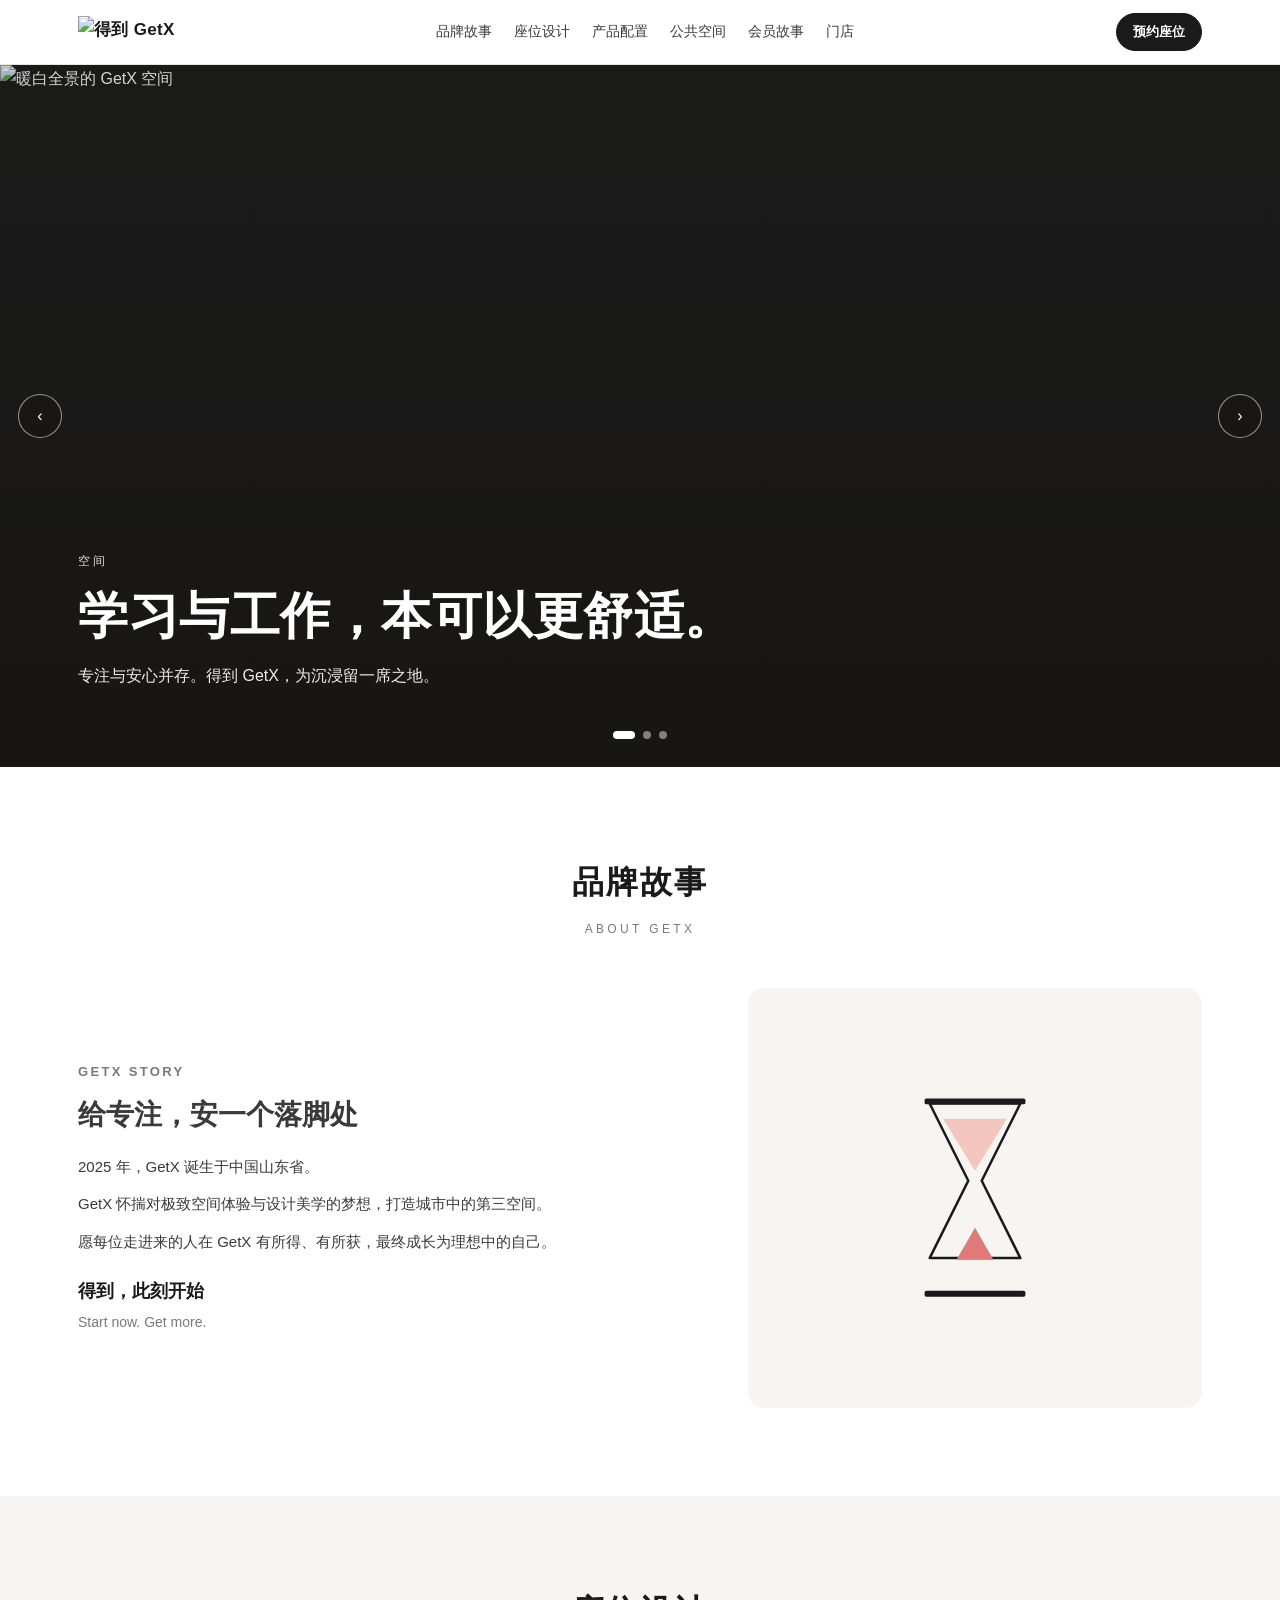
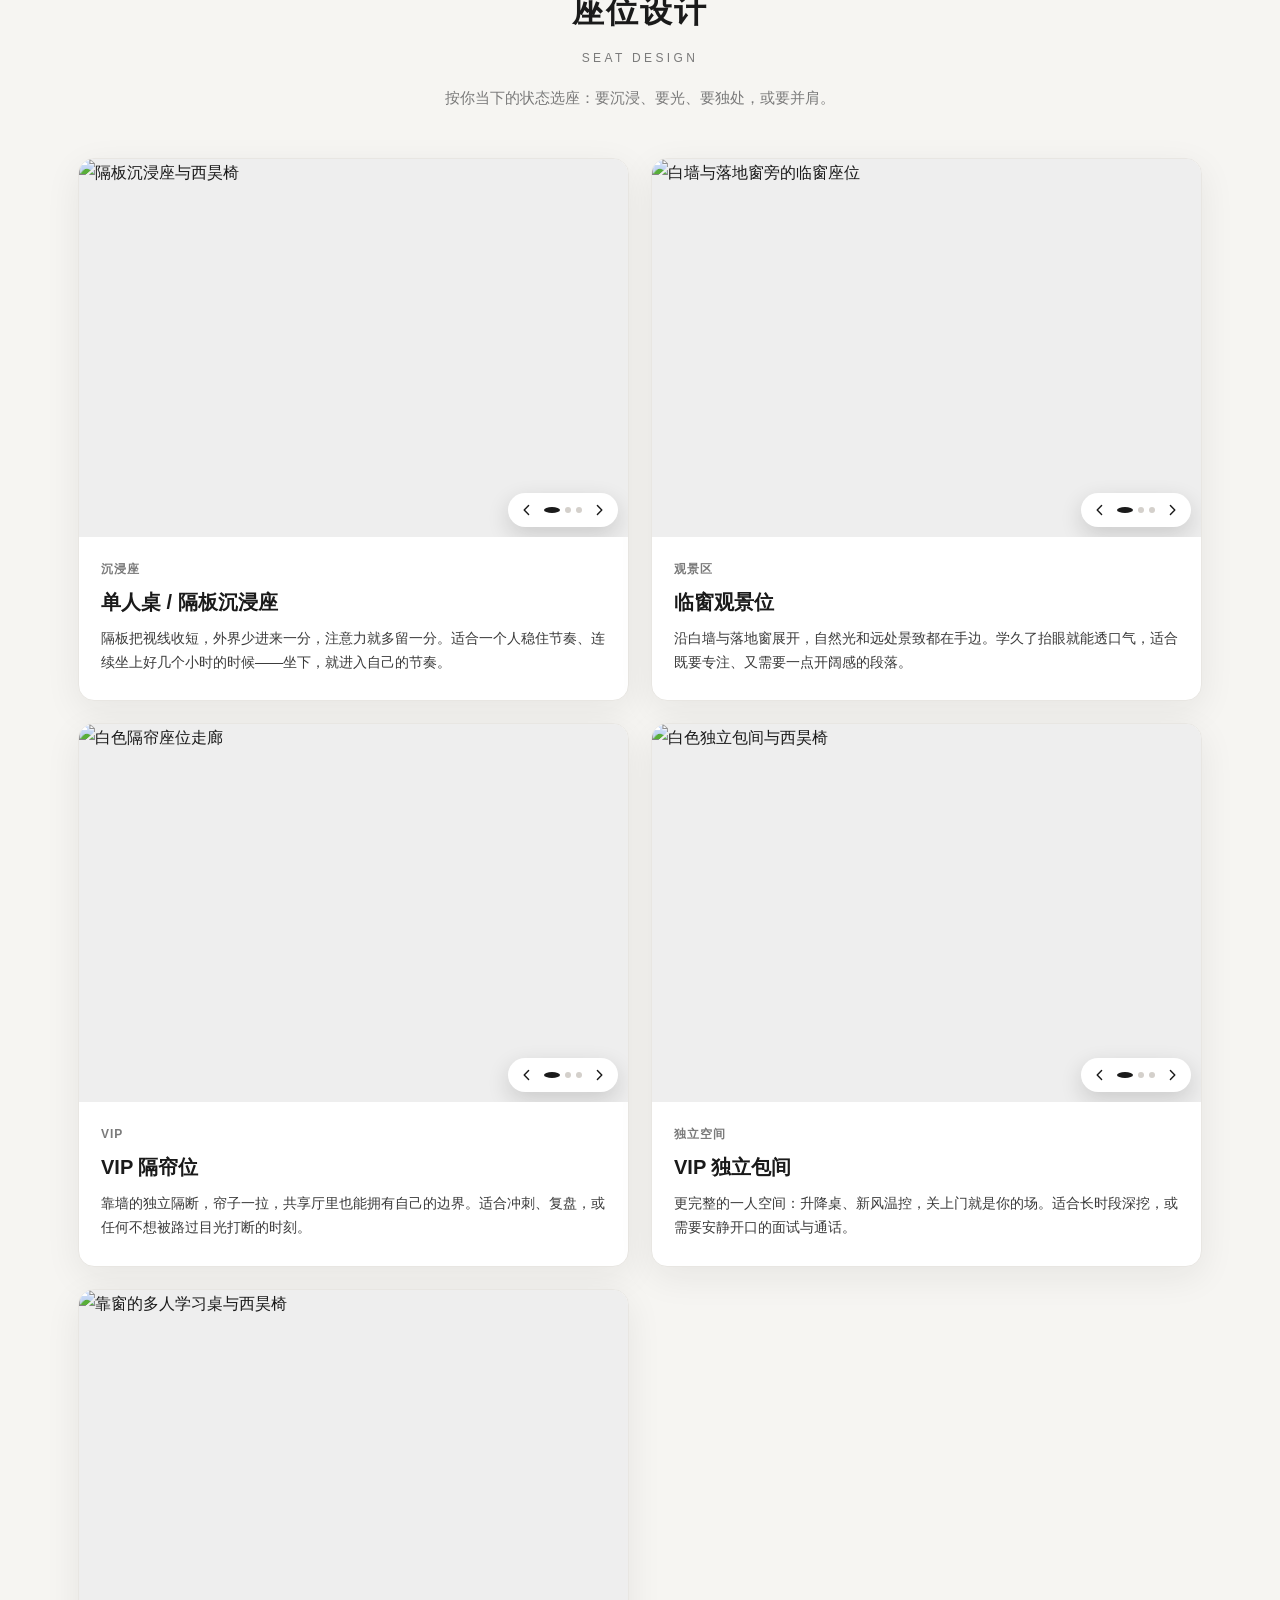
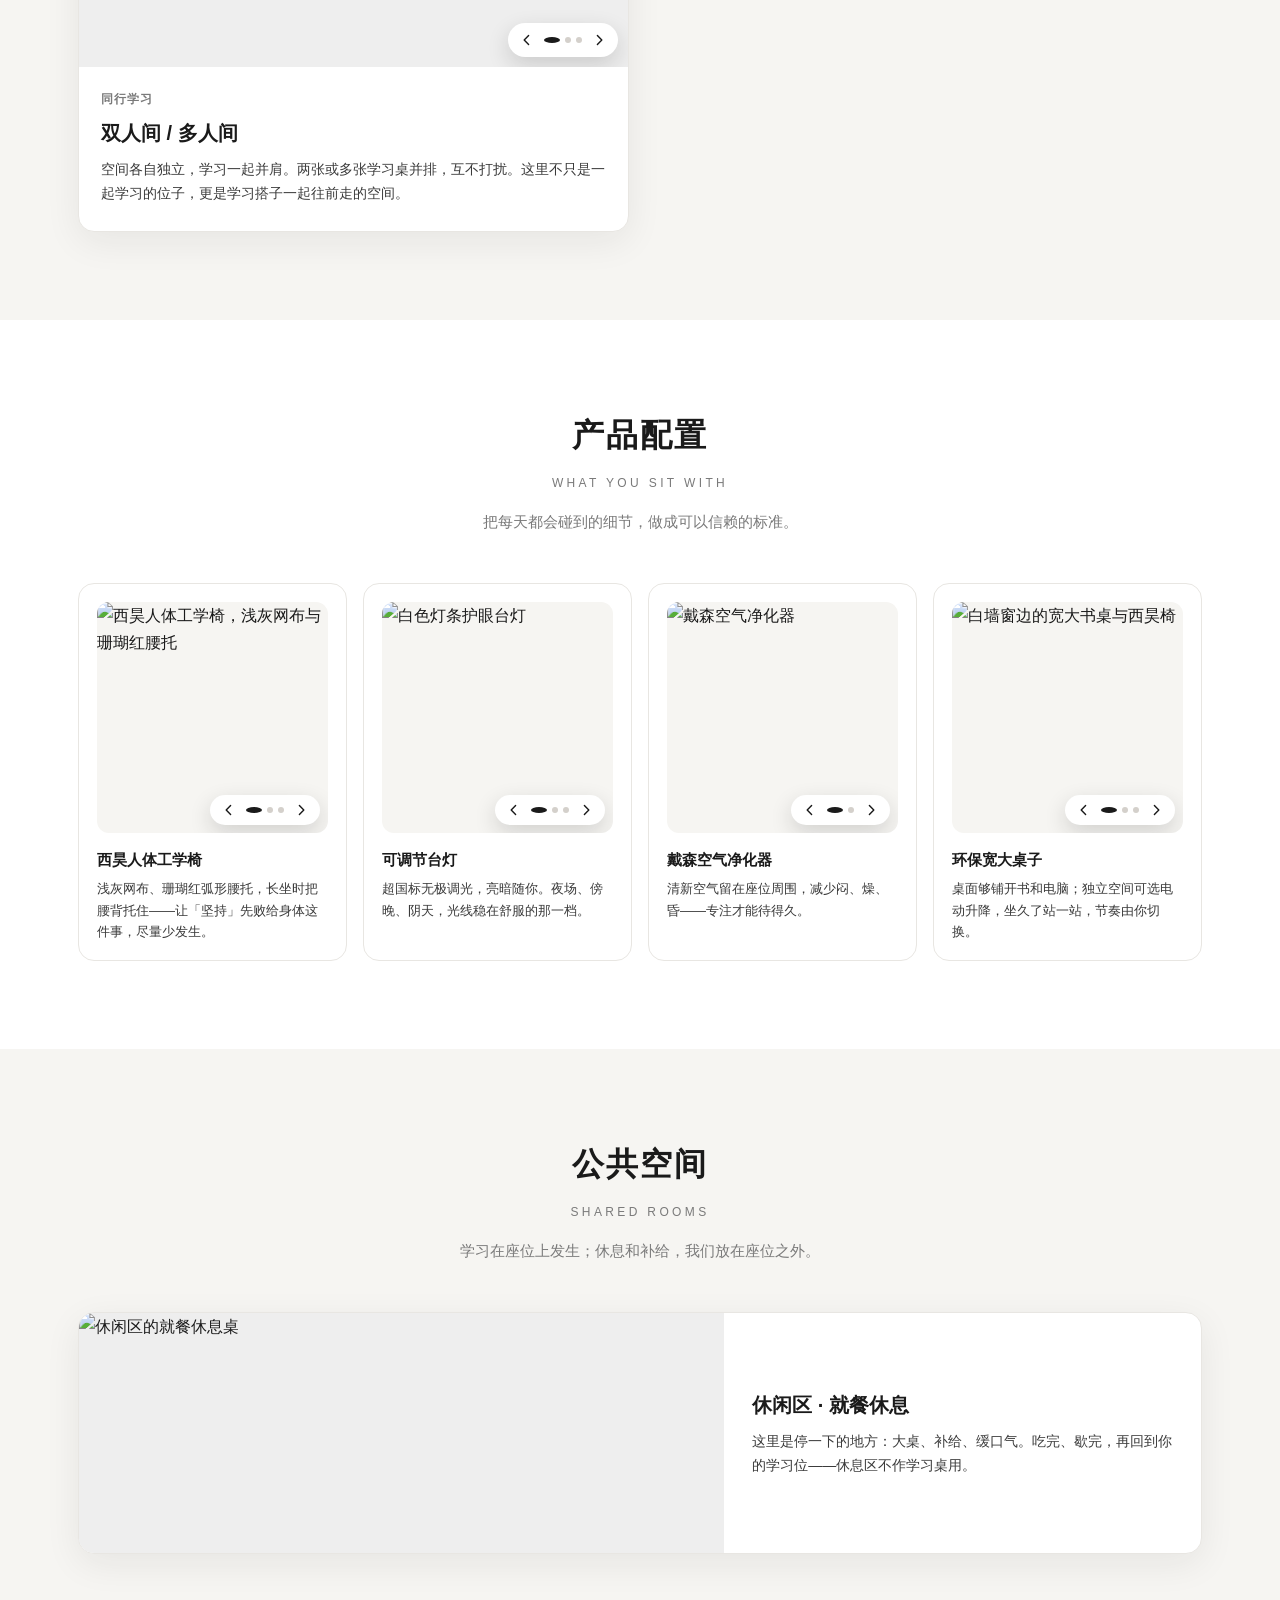
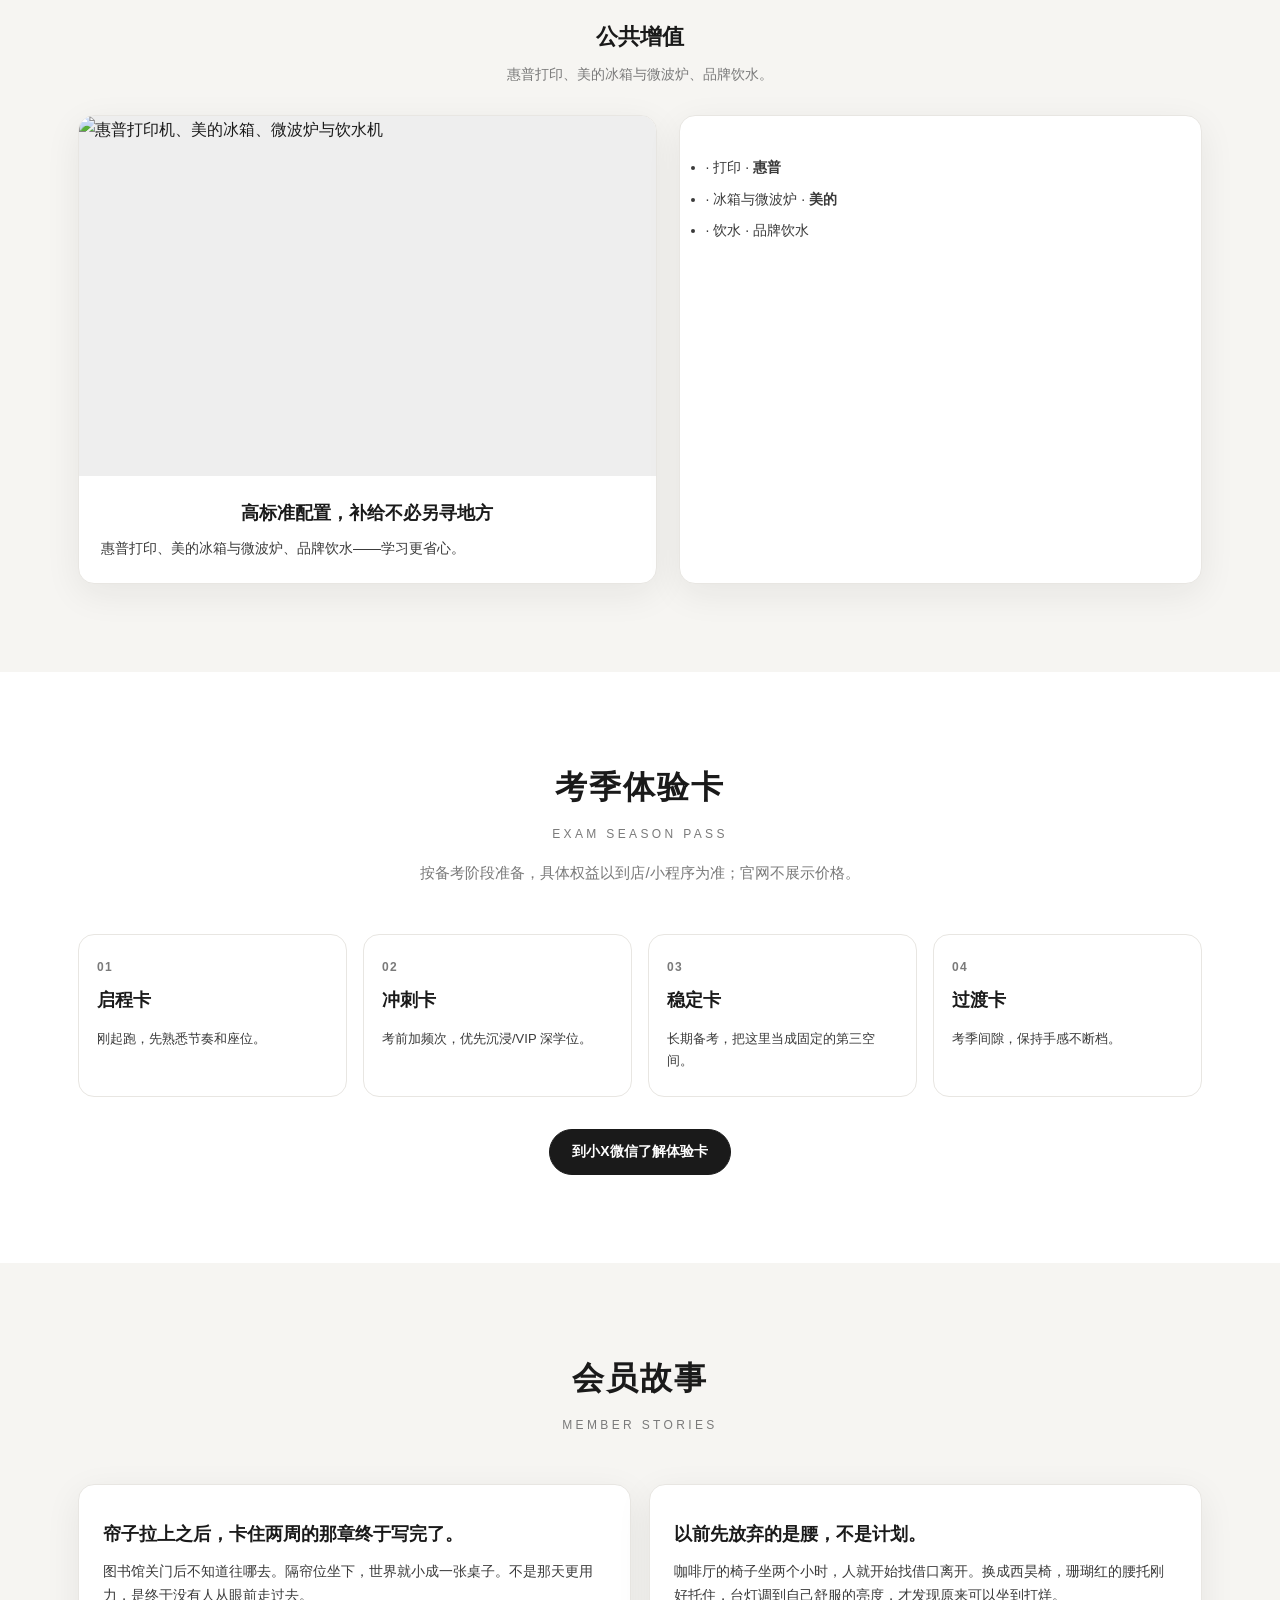
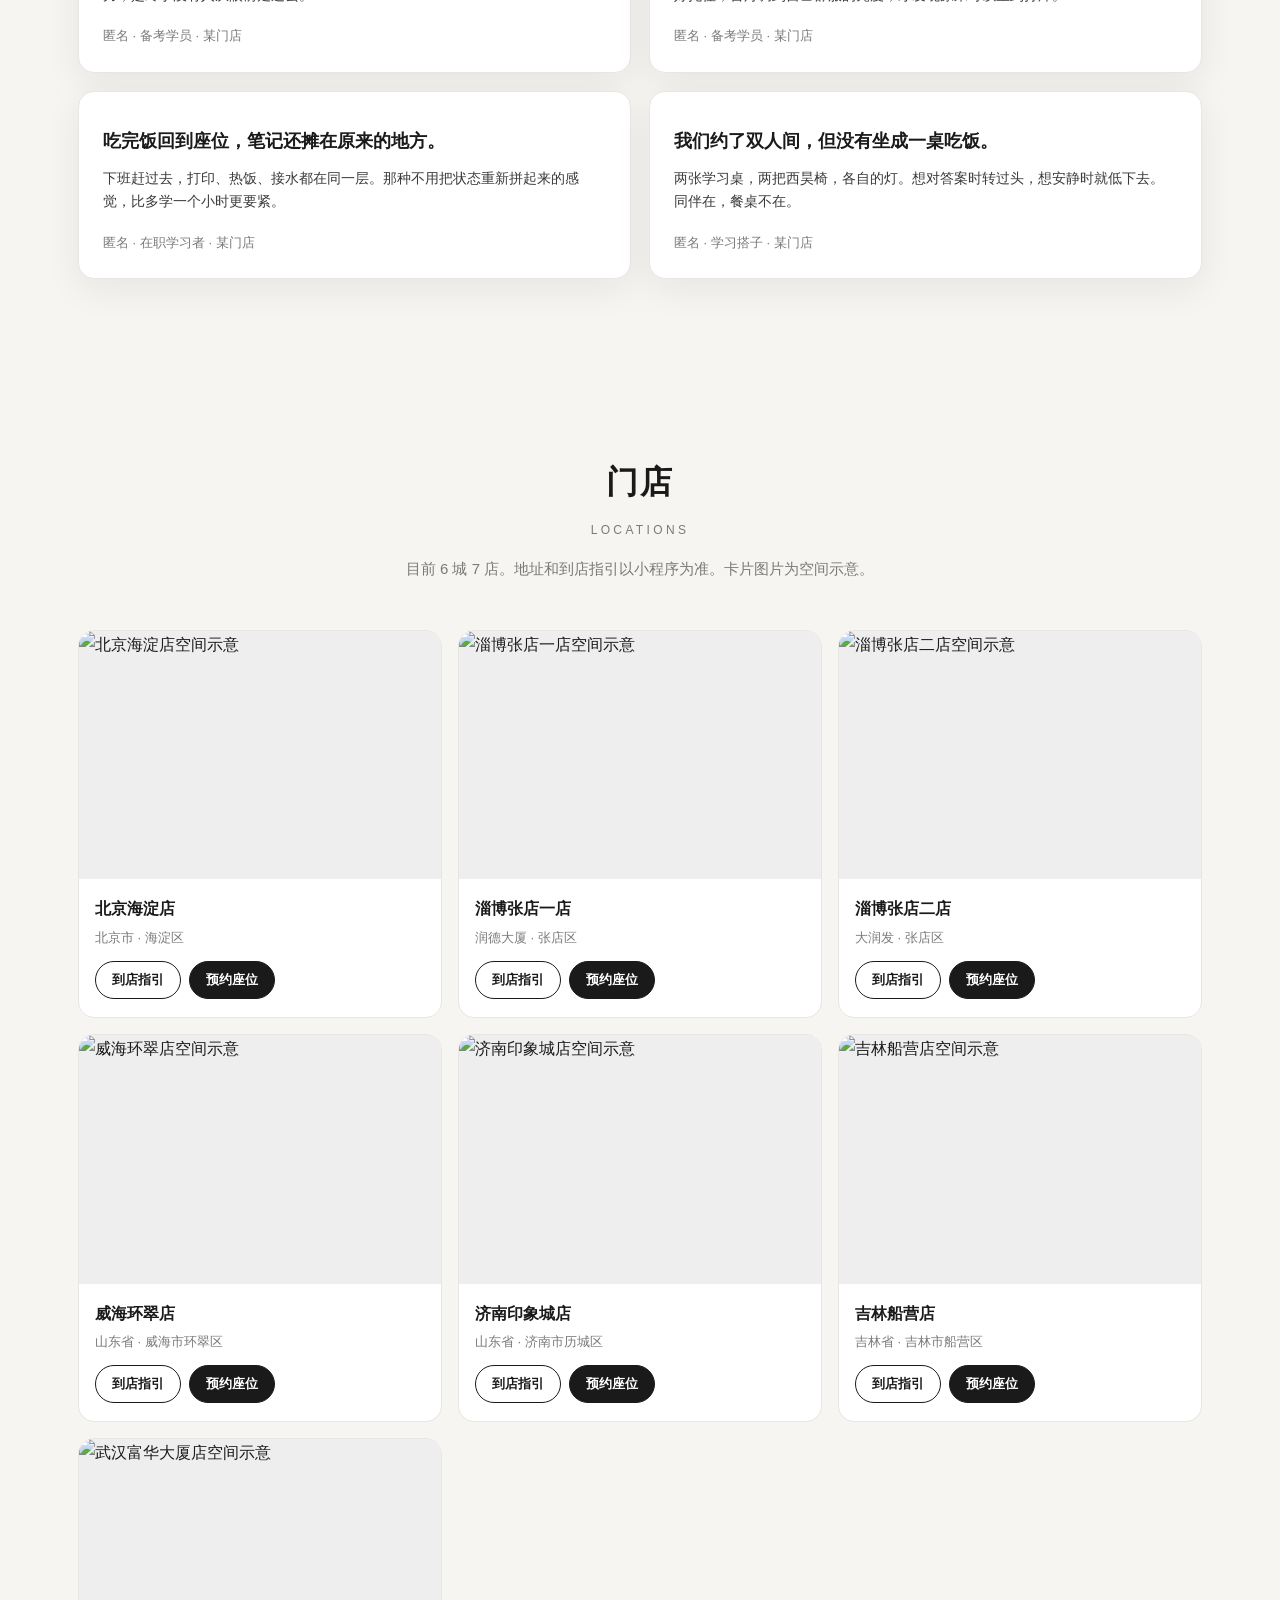
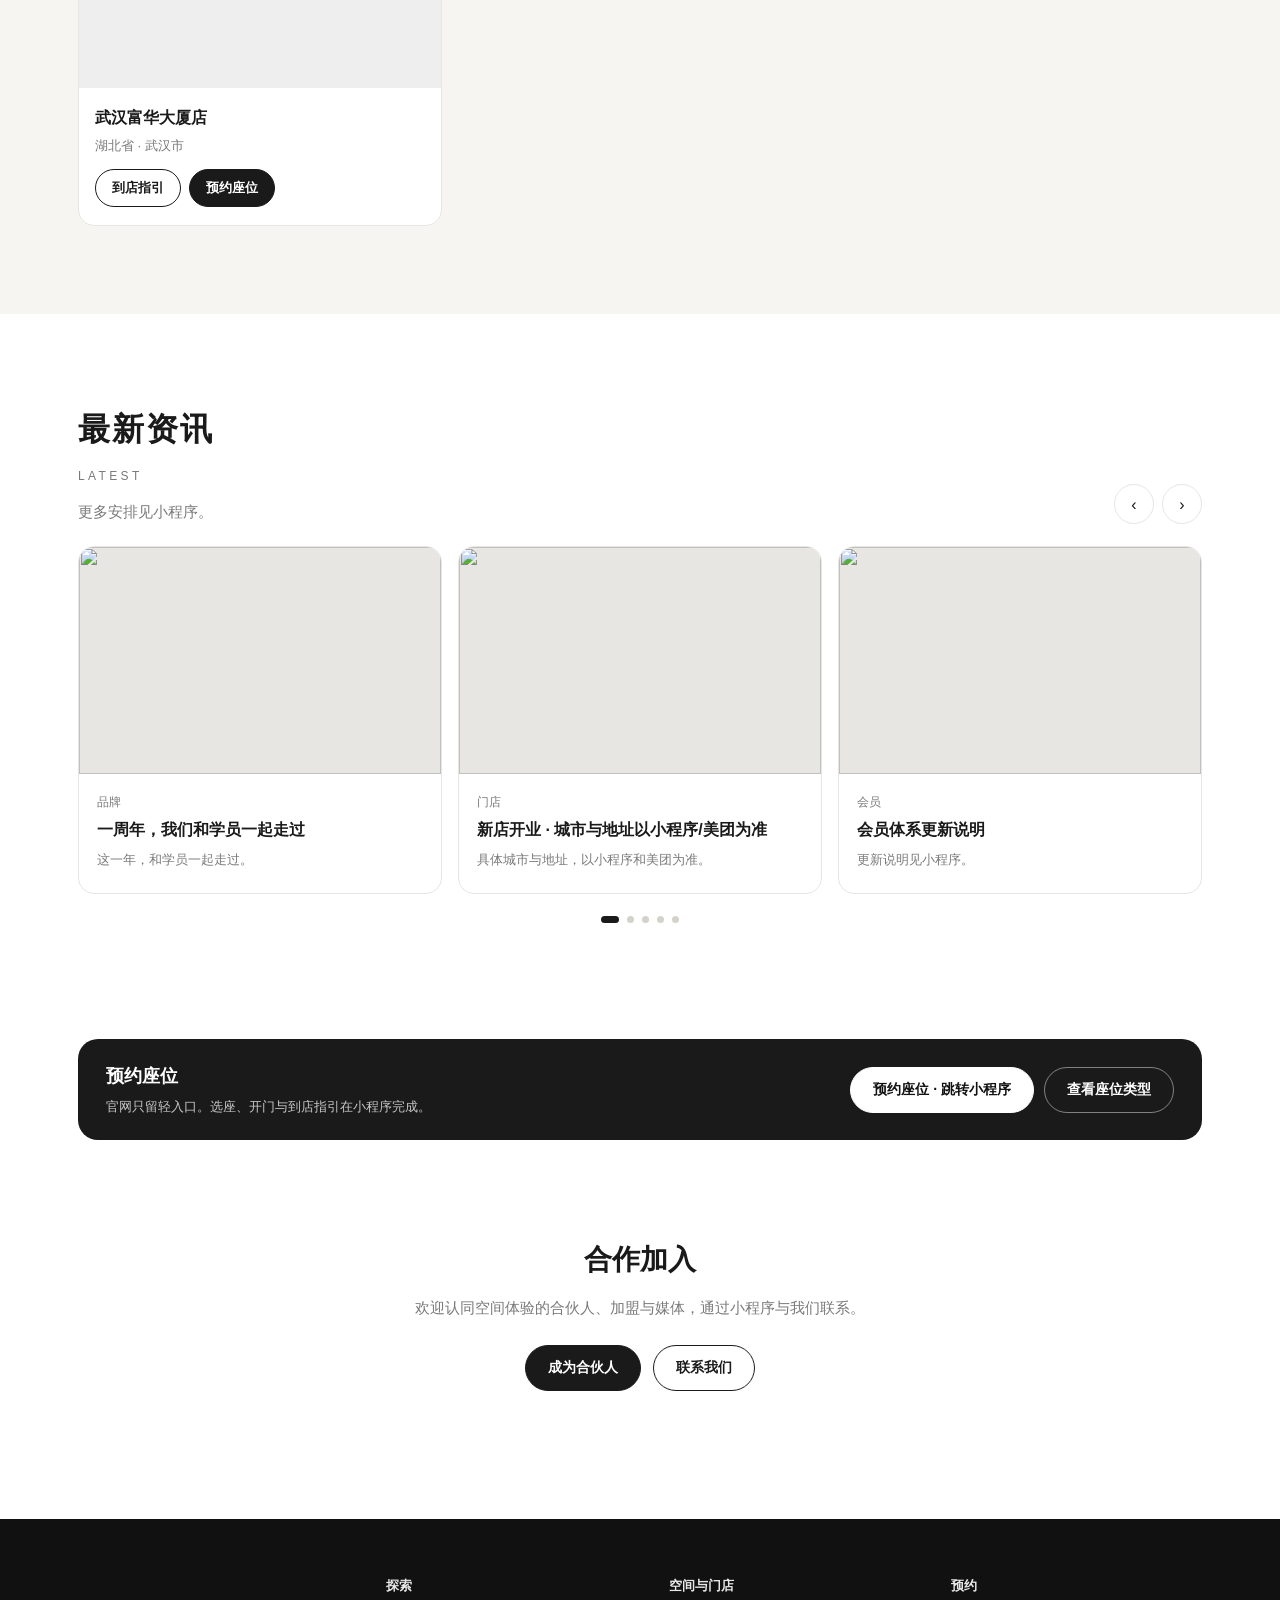
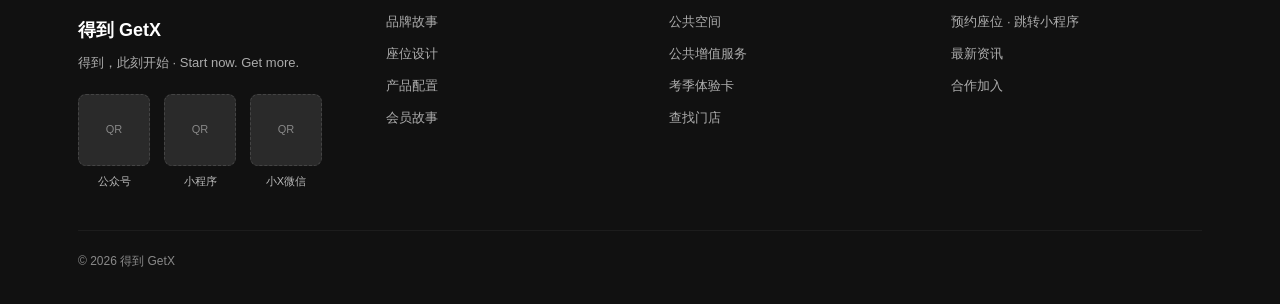
==== commit 6d0f6ddb: "Add image pagers to seat and product cards Each seat type and each product tile can flip through two" ====
--- a/index.html
+++ b/index.html
@@ -97,6 +97,15 @@
 .config-item .ico img{width:100%;height:100%;object-fit:cover}
 .config-item h4{font-size:15px;font-weight:700}
 .config-item p{font-size:13px;color:var(--ink2);margin-top:6px;line-height:1.65}
+.pic-swap{position:relative}
+.pic-swap .pic-track{position:absolute;inset:0;display:flex;transition:transform .4s ease;touch-action:pan-y}
+.pic-swap .pic-track img{flex:0 0 100%;width:100%;height:100%;max-width:none;object-fit:cover}
+.pic-ctrl{position:absolute;right:10px;bottom:10px;z-index:2;display:flex;align-items:center;gap:2px;height:34px;padding:0 6px;background:#fff;border-radius:999px;box-shadow:0 8px 22px rgba(26,24,22,.16)}
+.pic-ctrl button{width:26px;height:26px;border-radius:50%;display:inline-flex;align-items:center;justify-content:center;color:#1a1a1a}
+.pic-ctrl .pic-dots{display:flex;align-items:center;gap:5px;padding:0 2px}
+.pic-ctrl .pic-dots button{width:6px;height:6px;min-width:6px;padding:0;background:#d4d0cb}
+.pic-ctrl .pic-dots button[aria-current="true"]{width:16px;background:#1a1a1a}
+.config-item .pic-ctrl{right:8px;bottom:8px;height:30px}
 .config-notes{display:grid;grid-template-columns:repeat(3,1fr);gap:12px;margin-top:18px}
 .config-notes div{background:#fff;border:1px solid var(--line);border-radius:12px;padding:14px 16px;font-size:13px;color:var(--ink2)}
 .config-notes b{display:block;font-size:14px;margin-bottom:2px}
@@ -206,7 +215,7 @@
   .hourglass{min-height:280px}
 }
 @media (prefers-reduced-motion:reduce){
-  .hero-track,.news-track{transition:none;scroll-behavior:auto}
+  .hero-track,.news-track,.pic-swap .pic-track{transition:none;scroll-behavior:auto}
 }
 </style>
 </head>
@@ -257,7 +266,7 @@
         </div>
       </article>
       <article class="hero-slide">
-        <img src="img/banner-env.webp" alt="临窗冷调城市窗景">
+        <img src="img/banner-env.webp" alt="临窗日光下的座位与城市">
         <div class="hero-copy">
           <div class="wrap">
             <p class="kicker">环境</p>
@@ -267,12 +276,12 @@
         </div>
       </article>
       <article class="hero-slide">
-        <img src="img/banner-exp.webp" alt="夜灯暖暗的桌面与座椅">
+        <img src="img/banner-exp.webp" alt="日光与台灯下的西昊椅">
         <div class="hero-copy">
           <div class="wrap">
             <p class="kicker">体验</p>
             <h1>关于体验，我们从不妥协。</h1>
-            <p class="sub">从选址、设计到服务，每一个会碰到的细节都反复打磨，只为让你坐得住、待得久。</p>
+            <p class="sub">从选址、设计到服务，每一个细节都经得起停留，只为成就一段安心的沉浸。</p>
           </div>
         </div>
       </article>
@@ -319,7 +328,18 @@
       </header>
       <div class="space-grid">
         <article class="space-card">
-          <div class="ph"><img src="img/desk-pov.webp" alt="白墙隔板里的单人桌"></div>
+          <div class="ph pic-swap">
+            <div class="pic-track">
+              <img src="img/immersive-sihoo.webp" alt="隔板沉浸座与西昊椅">
+              <img src="img/desk-pov.webp" alt="白墙隔板里的单人桌">
+              <img src="img/banner-exp.webp" alt="沉浸座里的白色灯条台灯">
+            </div>
+            <div class="pic-ctrl" aria-label="沉浸座图片">
+              <button type="button" class="pic-prev" aria-label="上一张"><svg width="14" height="14" viewBox="0 0 14 14" aria-hidden="true"><path d="M8.6 2.4 4.2 7l4.4 4.6" fill="none" stroke="currentColor" stroke-width="1.4" stroke-linecap="round" stroke-linejoin="round"/></svg></button>
+              <span class="pic-dots"></span>
+              <button type="button" class="pic-next" aria-label="下一张"><svg width="14" height="14" viewBox="0 0 14 14" aria-hidden="true"><path d="M5.4 2.4 9.8 7 5.4 11.6" fill="none" stroke="currentColor" stroke-width="1.4" stroke-linecap="round" stroke-linejoin="round"/></svg></button>
+            </div>
+          </div>
           <div class="tx">
             <div class="tag">沉浸座</div>
             <h3>单人桌 / 隔板沉浸座</h3>
@@ -327,7 +347,18 @@
           </div>
         </article>
         <article class="space-card">
-          <div class="ph"><img src="img/hero-sihoo.webp" alt="白墙与落地窗旁的临窗座位"></div>
+          <div class="ph pic-swap">
+            <div class="pic-track">
+              <img src="img/hero-sihoo.webp" alt="白墙与落地窗旁的临窗座位">
+              <img src="img/banner-env.webp" alt="临窗座位与白色灯条台灯">
+              <img src="img/private-sihoo.webp" alt="窗边并排的学习桌">
+            </div>
+            <div class="pic-ctrl" aria-label="观景位图片">
+              <button type="button" class="pic-prev" aria-label="上一张"><svg width="14" height="14" viewBox="0 0 14 14" aria-hidden="true"><path d="M8.6 2.4 4.2 7l4.4 4.6" fill="none" stroke="currentColor" stroke-width="1.4" stroke-linecap="round" stroke-linejoin="round"/></svg></button>
+              <span class="pic-dots"></span>
+              <button type="button" class="pic-next" aria-label="下一张"><svg width="14" height="14" viewBox="0 0 14 14" aria-hidden="true"><path d="M5.4 2.4 9.8 7 5.4 11.6" fill="none" stroke="currentColor" stroke-width="1.4" stroke-linecap="round" stroke-linejoin="round"/></svg></button>
+            </div>
+          </div>
           <div class="tx">
             <div class="tag">观景区</div>
             <h3>临窗观景位</h3>
@@ -335,7 +366,18 @@
           </div>
         </article>
         <article class="space-card">
-          <div class="ph"><img src="img/vip-corridor.webp" alt="白色隔帘座位走廊"></div>
+          <div class="ph pic-swap">
+            <div class="pic-track">
+              <img src="img/vip-corridor.webp" alt="白色隔帘座位走廊">
+              <img src="img/vip-sihoo.webp" alt="拉开帘子的隔帘座位与西昊椅">
+              <img src="img/getx-space-private.webp" alt="一排白色隔帘包间">
+            </div>
+            <div class="pic-ctrl" aria-label="隔帘位图片">
+              <button type="button" class="pic-prev" aria-label="上一张"><svg width="14" height="14" viewBox="0 0 14 14" aria-hidden="true"><path d="M8.6 2.4 4.2 7l4.4 4.6" fill="none" stroke="currentColor" stroke-width="1.4" stroke-linecap="round" stroke-linejoin="round"/></svg></button>
+              <span class="pic-dots"></span>
+              <button type="button" class="pic-next" aria-label="下一张"><svg width="14" height="14" viewBox="0 0 14 14" aria-hidden="true"><path d="M5.4 2.4 9.8 7 5.4 11.6" fill="none" stroke="currentColor" stroke-width="1.4" stroke-linecap="round" stroke-linejoin="round"/></svg></button>
+            </div>
+          </div>
           <div class="tx">
             <div class="tag">VIP</div>
             <h3>VIP 隔帘位</h3>
@@ -343,7 +385,18 @@
           </div>
         </article>
         <article class="space-card">
-          <div class="ph"><img src="img/getx-space-private.webp" alt="白色独立包间与西昊椅"></div>
+          <div class="ph pic-swap">
+            <div class="pic-track">
+              <img src="img/getx-space-private.webp" alt="白色独立包间与西昊椅">
+              <img src="img/vip-sihoo.webp" alt="包间内的西昊椅与桌面">
+              <img src="img/banner-exp.webp" alt="独立隔间里的白色灯条台灯">
+            </div>
+            <div class="pic-ctrl" aria-label="独立包间图片">
+              <button type="button" class="pic-prev" aria-label="上一张"><svg width="14" height="14" viewBox="0 0 14 14" aria-hidden="true"><path d="M8.6 2.4 4.2 7l4.4 4.6" fill="none" stroke="currentColor" stroke-width="1.4" stroke-linecap="round" stroke-linejoin="round"/></svg></button>
+              <span class="pic-dots"></span>
+              <button type="button" class="pic-next" aria-label="下一张"><svg width="14" height="14" viewBox="0 0 14 14" aria-hidden="true"><path d="M5.4 2.4 9.8 7 5.4 11.6" fill="none" stroke="currentColor" stroke-width="1.4" stroke-linecap="round" stroke-linejoin="round"/></svg></button>
+            </div>
+          </div>
           <div class="tx">
             <div class="tag">独立空间</div>
             <h3>VIP 独立包间</h3>
@@ -351,7 +404,18 @@
           </div>
         </article>
         <article class="space-card">
-          <div class="ph"><img src="img/三人间.webp" alt="靠窗的多人学习桌与西昊椅"></div>
+          <div class="ph pic-swap">
+            <div class="pic-track">
+              <img src="img/三人间.webp" alt="靠窗的多人学习桌与西昊椅">
+              <img src="img/banner-env.webp" alt="并排的三张学习桌">
+              <img src="img/private-sihoo.webp" alt="窗边并排的学习位">
+            </div>
+            <div class="pic-ctrl" aria-label="双人多人图片">
+              <button type="button" class="pic-prev" aria-label="上一张"><svg width="14" height="14" viewBox="0 0 14 14" aria-hidden="true"><path d="M8.6 2.4 4.2 7l4.4 4.6" fill="none" stroke="currentColor" stroke-width="1.4" stroke-linecap="round" stroke-linejoin="round"/></svg></button>
+              <span class="pic-dots"></span>
+              <button type="button" class="pic-next" aria-label="下一张"><svg width="14" height="14" viewBox="0 0 14 14" aria-hidden="true"><path d="M5.4 2.4 9.8 7 5.4 11.6" fill="none" stroke="currentColor" stroke-width="1.4" stroke-linecap="round" stroke-linejoin="round"/></svg></button>
+            </div>
+          </div>
           <div class="tx">
             <div class="tag">同行学习</div>
             <h3>双人间 / 多人间</h3>
@@ -371,22 +435,65 @@
       </header>
       <div class="config-strip">
         <div class="config-item">
-          <div class="ico"><img src="img/chair-sihoo-detail.webp" alt="西昊人体工学椅，浅灰网布与珊瑚红腰托"></div>
+          <div class="ico pic-swap">
+            <div class="pic-track">
+              <img src="img/chair-sihoo-detail.webp" alt="西昊人体工学椅，浅灰网布与珊瑚红腰托">
+              <img src="img/desk-sihoo-detail.webp" alt="西昊椅背与珊瑚红腰托">
+              <img src="img/immersive-sihoo.webp" alt="座位上的西昊椅">
+            </div>
+            <div class="pic-ctrl" aria-label="西昊椅图片">
+              <button type="button" class="pic-prev" aria-label="上一张"><svg width="14" height="14" viewBox="0 0 14 14" aria-hidden="true"><path d="M8.6 2.4 4.2 7l4.4 4.6" fill="none" stroke="currentColor" stroke-width="1.4" stroke-linecap="round" stroke-linejoin="round"/></svg></button>
+              <span class="pic-dots"></span>
+              <button type="button" class="pic-next" aria-label="下一张"><svg width="14" height="14" viewBox="0 0 14 14" aria-hidden="true"><path d="M5.4 2.4 9.8 7 5.4 11.6" fill="none" stroke="currentColor" stroke-width="1.4" stroke-linecap="round" stroke-linejoin="round"/></svg></button>
+            </div>
+          </div>
           <h4>西昊人体工学椅</h4>
           <p>浅灰网布、珊瑚红弧形腰托，长坐时把腰背托住——让「坚持」先败给身体这件事，尽量少发生。</p>
         </div>
         <div class="config-item">
-          <div class="ico"><img src="img/product-equipment-lamp.webp" alt="可调节台灯"></div>
+          <div class="ico pic-swap">
+            <div class="pic-track">
+              <img src="img/product-equipment-lamp.webp" alt="白色灯条护眼台灯">
+              <img src="img/banner-exp.webp" alt="隔间里的白色灯条台灯">
+              <img src="img/banner-env.webp" alt="临窗座位上的白色灯条台灯">
+            </div>
+            <div class="pic-ctrl" aria-label="台灯图片">
+              <button type="button" class="pic-prev" aria-label="上一张"><svg width="14" height="14" viewBox="0 0 14 14" aria-hidden="true"><path d="M8.6 2.4 4.2 7l4.4 4.6" fill="none" stroke="currentColor" stroke-width="1.4" stroke-linecap="round" stroke-linejoin="round"/></svg></button>
+              <span class="pic-dots"></span>
+              <button type="button" class="pic-next" aria-label="下一张"><svg width="14" height="14" viewBox="0 0 14 14" aria-hidden="true"><path d="M5.4 2.4 9.8 7 5.4 11.6" fill="none" stroke="currentColor" stroke-width="1.4" stroke-linecap="round" stroke-linejoin="round"/></svg></button>
+            </div>
+          </div>
           <h4>可调节台灯</h4>
           <p>超国标无极调光，亮暗随你。夜场、傍晚、阴天，光线稳在舒服的那一档。</p>
         </div>
         <div class="config-item">
-          <div class="ico"><img src="img/product-equipment-purifier.webp" alt="戴森空气净化器"></div>
+          <div class="ico pic-swap">
+            <div class="pic-track">
+              <img src="img/product-equipment-purifier.webp" alt="戴森空气净化器">
+              <img src="img/product-equipment-purifier.webp" alt="戴森空气净化器近景" style="object-position:center 72%">
+            </div>
+            <div class="pic-ctrl" aria-label="净化器图片">
+              <button type="button" class="pic-prev" aria-label="上一张"><svg width="14" height="14" viewBox="0 0 14 14" aria-hidden="true"><path d="M8.6 2.4 4.2 7l4.4 4.6" fill="none" stroke="currentColor" stroke-width="1.4" stroke-linecap="round" stroke-linejoin="round"/></svg></button>
+              <span class="pic-dots"></span>
+              <button type="button" class="pic-next" aria-label="下一张"><svg width="14" height="14" viewBox="0 0 14 14" aria-hidden="true"><path d="M5.4 2.4 9.8 7 5.4 11.6" fill="none" stroke="currentColor" stroke-width="1.4" stroke-linecap="round" stroke-linejoin="round"/></svg></button>
+            </div>
+          </div>
           <h4>戴森空气净化器</h4>
           <p>清新空气留在座位周围，减少闷、燥、昏——专注才能待得久。</p>
         </div>
         <div class="config-item">
-          <div class="ico"><img src="img/private-sihoo.webp" alt="白墙窗边的宽大书桌与西昊椅"></div>
+          <div class="ico pic-swap">
+            <div class="pic-track">
+              <img src="img/private-sihoo.webp" alt="白墙窗边的宽大书桌与西昊椅">
+              <img src="img/banner-env.webp" alt="临窗宽大桌面">
+              <img src="img/desk-pov.webp" alt="隔板里的宽大桌面">
+            </div>
+            <div class="pic-ctrl" aria-label="桌子图片">
+              <button type="button" class="pic-prev" aria-label="上一张"><svg width="14" height="14" viewBox="0 0 14 14" aria-hidden="true"><path d="M8.6 2.4 4.2 7l4.4 4.6" fill="none" stroke="currentColor" stroke-width="1.4" stroke-linecap="round" stroke-linejoin="round"/></svg></button>
+              <span class="pic-dots"></span>
+              <button type="button" class="pic-next" aria-label="下一张"><svg width="14" height="14" viewBox="0 0 14 14" aria-hidden="true"><path d="M5.4 2.4 9.8 7 5.4 11.6" fill="none" stroke="currentColor" stroke-width="1.4" stroke-linecap="round" stroke-linejoin="round"/></svg></button>
+            </div>
+          </div>
           <h4>环保宽大桌子</h4>
           <p>桌面够铺开书和电脑；独立空间可选电动升降，坐久了站一站，节奏由你切换。</p>
         </div>
@@ -814,6 +921,43 @@
     news.addEventListener('scroll',paint,{passive:true});
     paint();
   }
+
+  document.querySelectorAll('.pic-swap').forEach(function(box){
+    var track=box.querySelector('.pic-track');
+    var imgs=track.querySelectorAll('img');
+    var n=imgs.length;
+    var i=0;
+    var dots=box.querySelector('.pic-dots');
+    function go(k){
+      i=(k+n)%n;
+      track.style.transform='translateX('+(-i*100)+'%)';
+      Array.prototype.forEach.call(dots.children,function(d,idx){
+        if(idx===i)d.setAttribute('aria-current','true');
+        else d.removeAttribute('aria-current');
+      });
+    }
+    for(var k=0;k<n;k++){
+      var b=document.createElement('button');
+      b.type='button';
+      b.dataset.i=String(k);
+      b.setAttribute('aria-label','第'+(k+1)+'张');
+      dots.appendChild(b);
+    }
+    dots.addEventListener('click',function(e){
+      var t=e.target.closest('button');
+      if(!t)return;
+      go(Number(t.dataset.i));
+    });
+    box.querySelector('.pic-prev').addEventListener('click',function(){go(i-1);});
+    box.querySelector('.pic-next').addEventListener('click',function(){go(i+1);});
+    var x0=0;
+    box.addEventListener('touchstart',function(e){x0=e.changedTouches[0].clientX;},{passive:true});
+    box.addEventListener('touchend',function(e){
+      var dx=e.changedTouches[0].clientX-x0;
+      if(Math.abs(dx)>36)go(dx<0?i+1:i-1);
+    },{passive:true});
+    go(0);
+  });
 })();
 </script>
 </body>
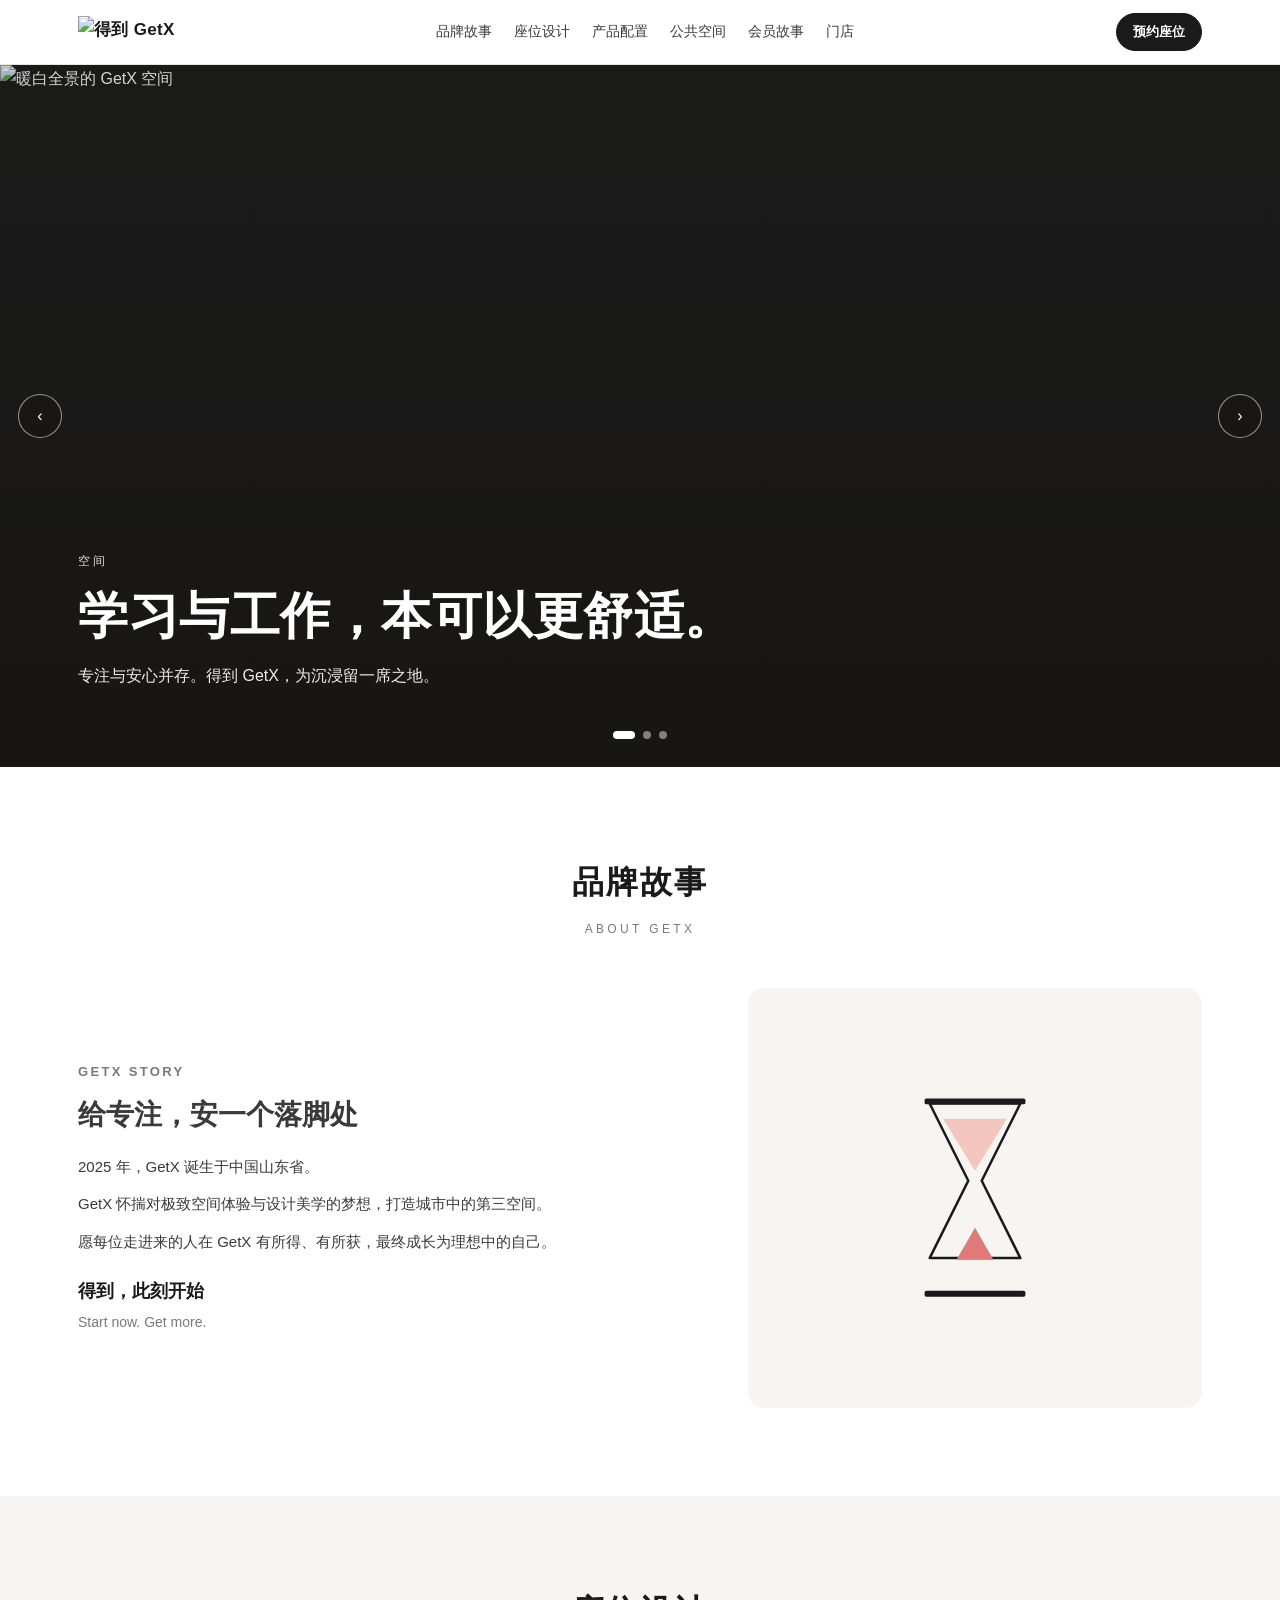
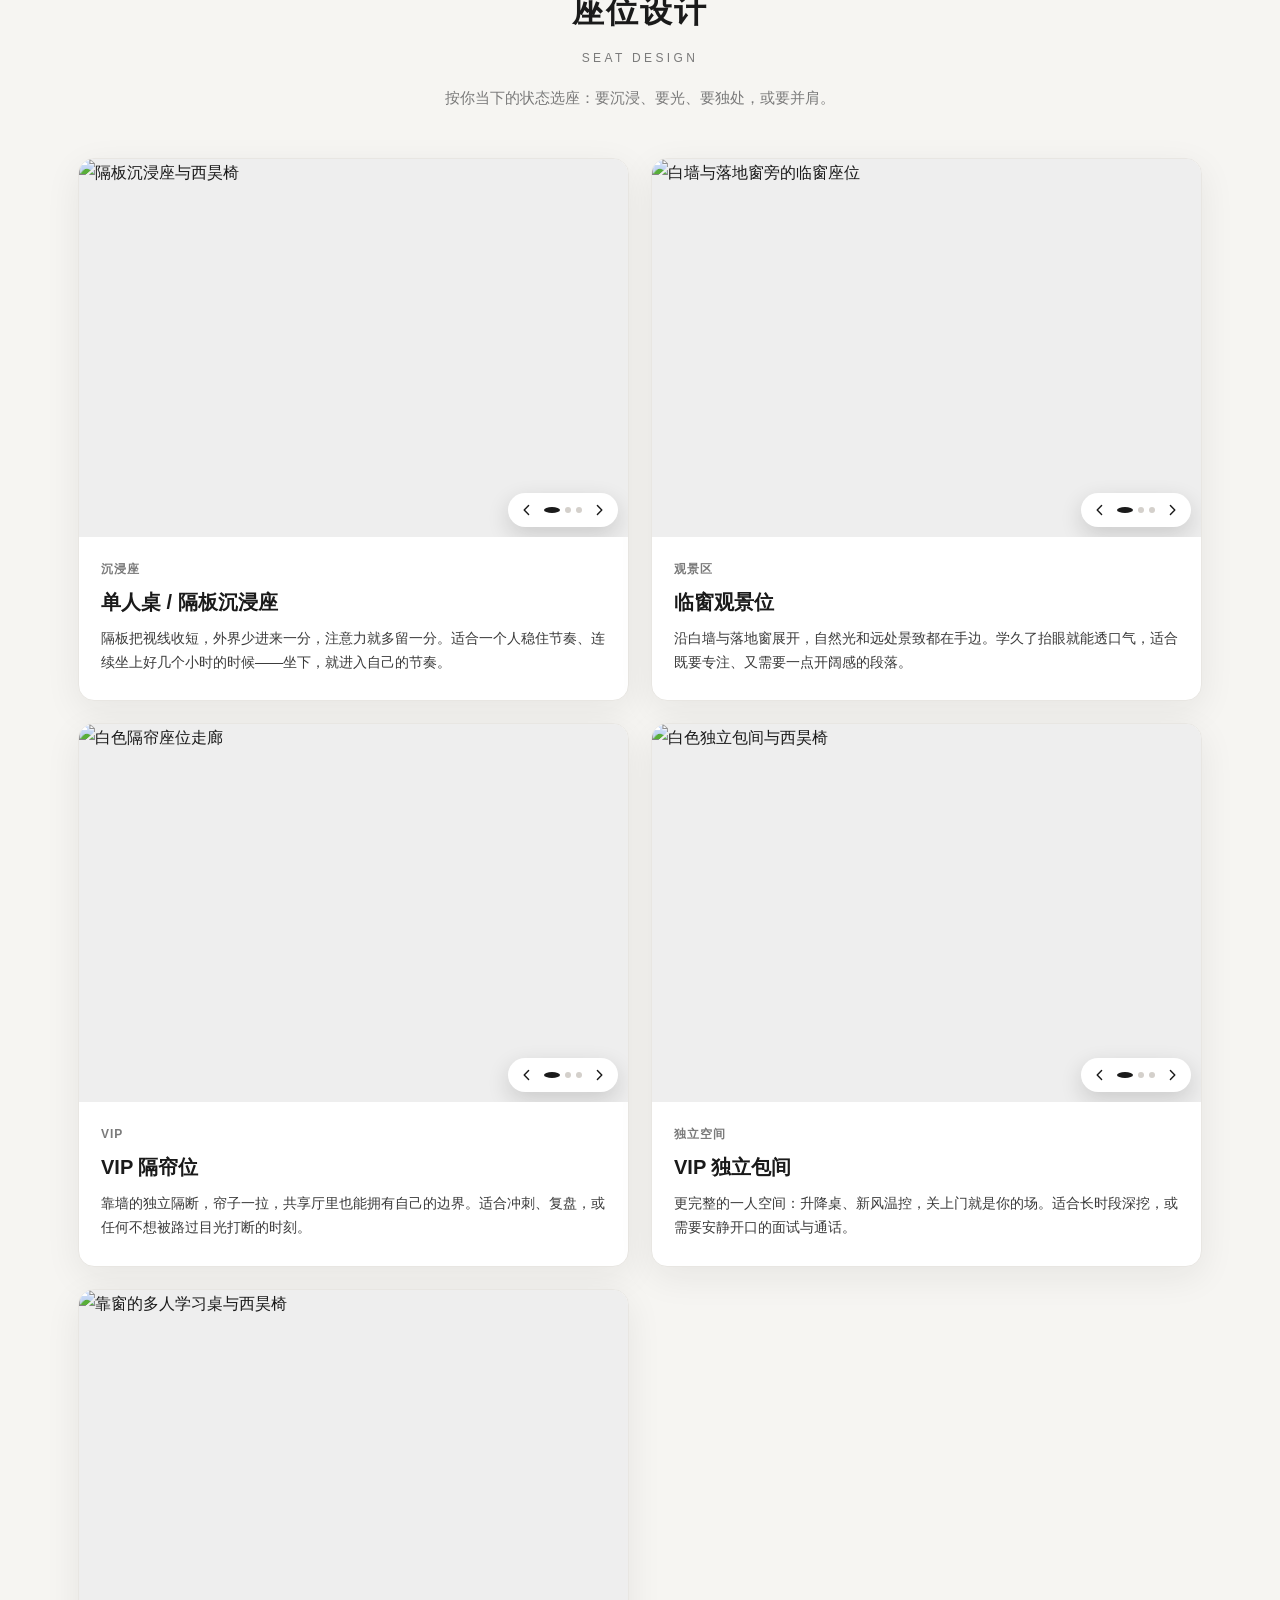
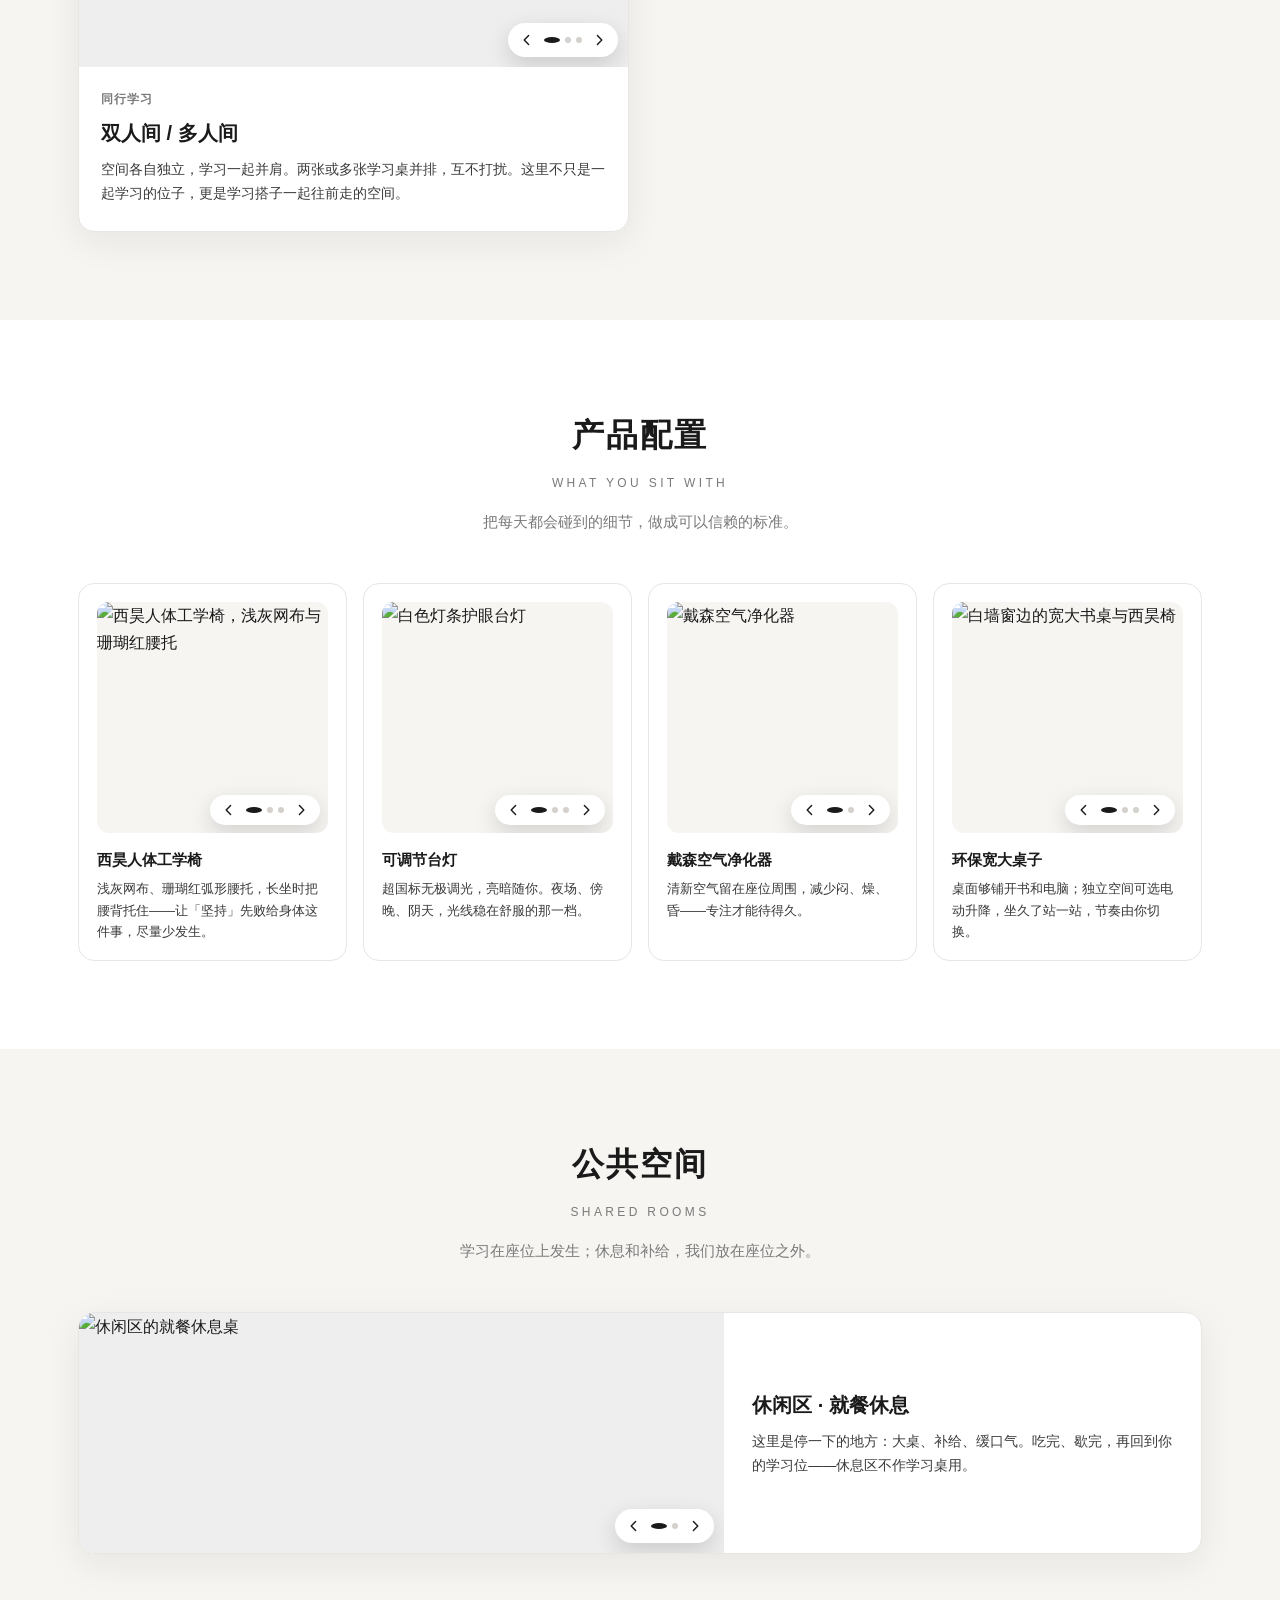
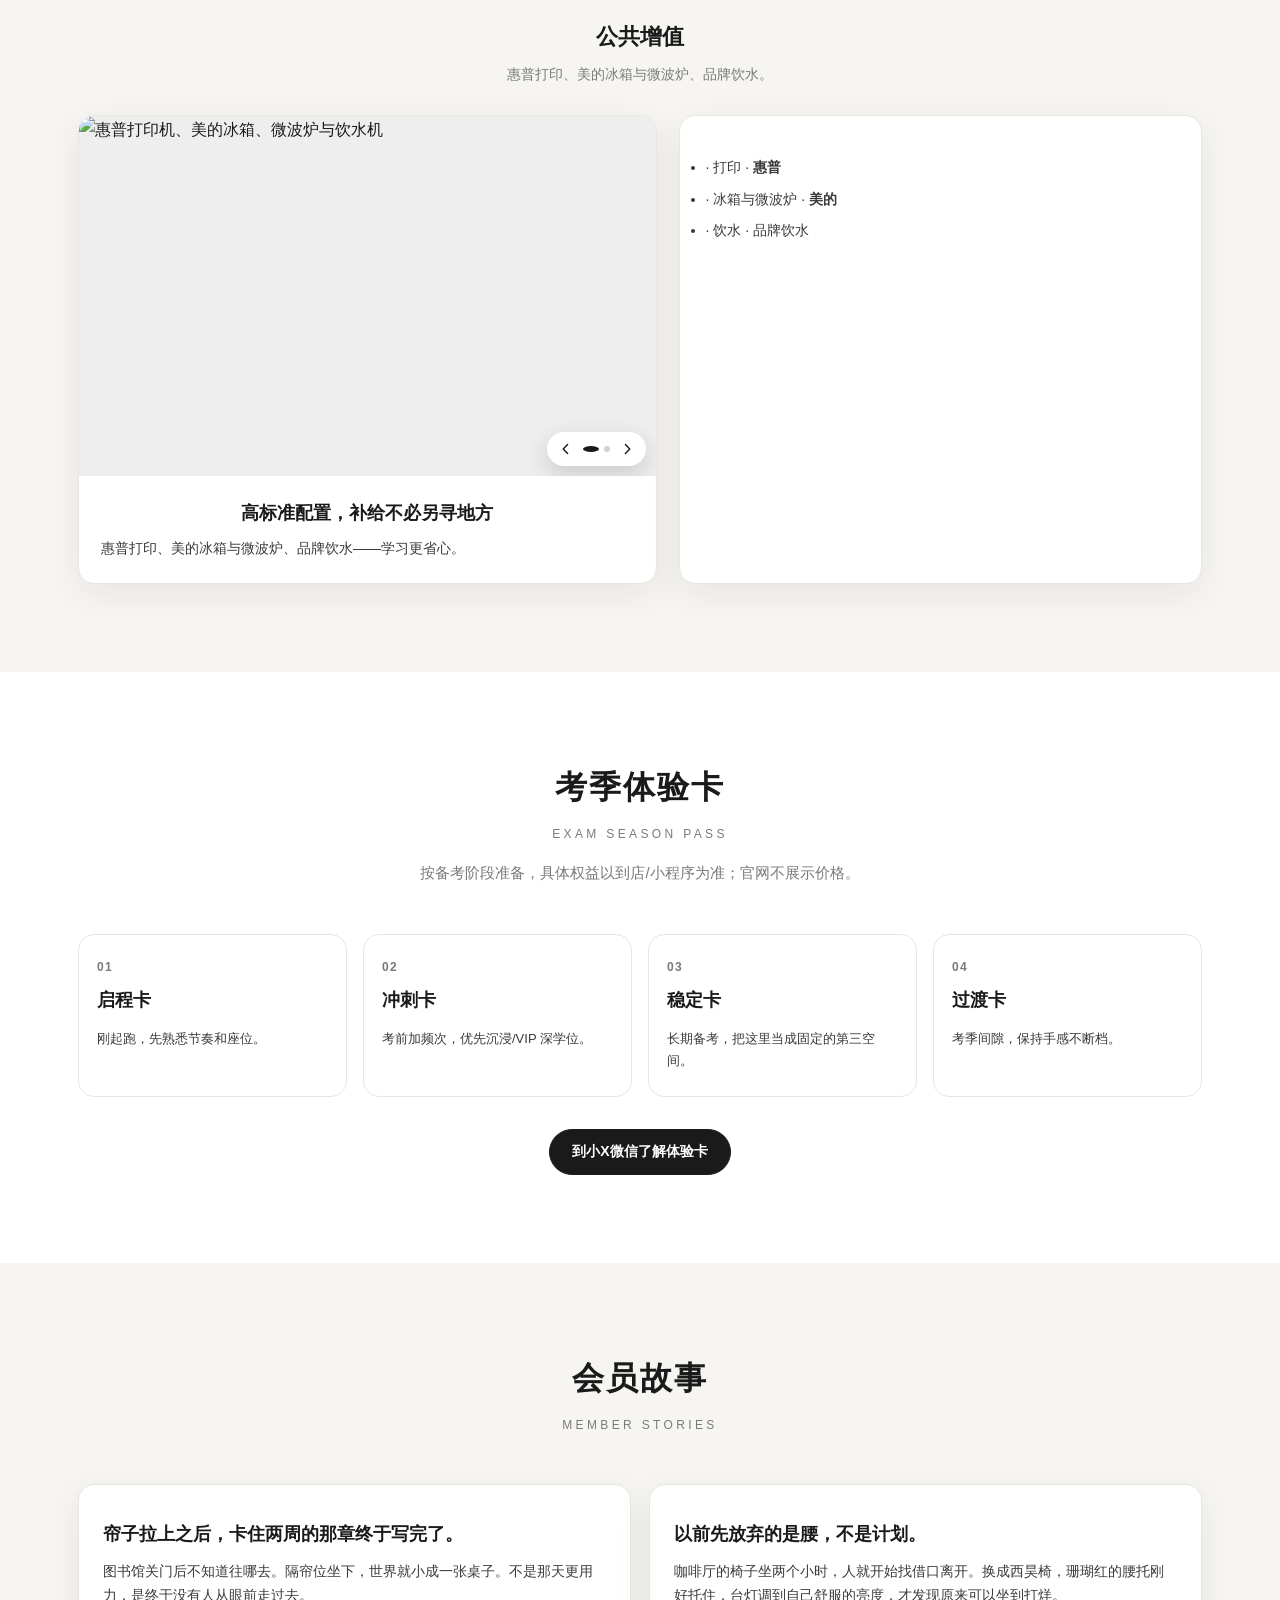
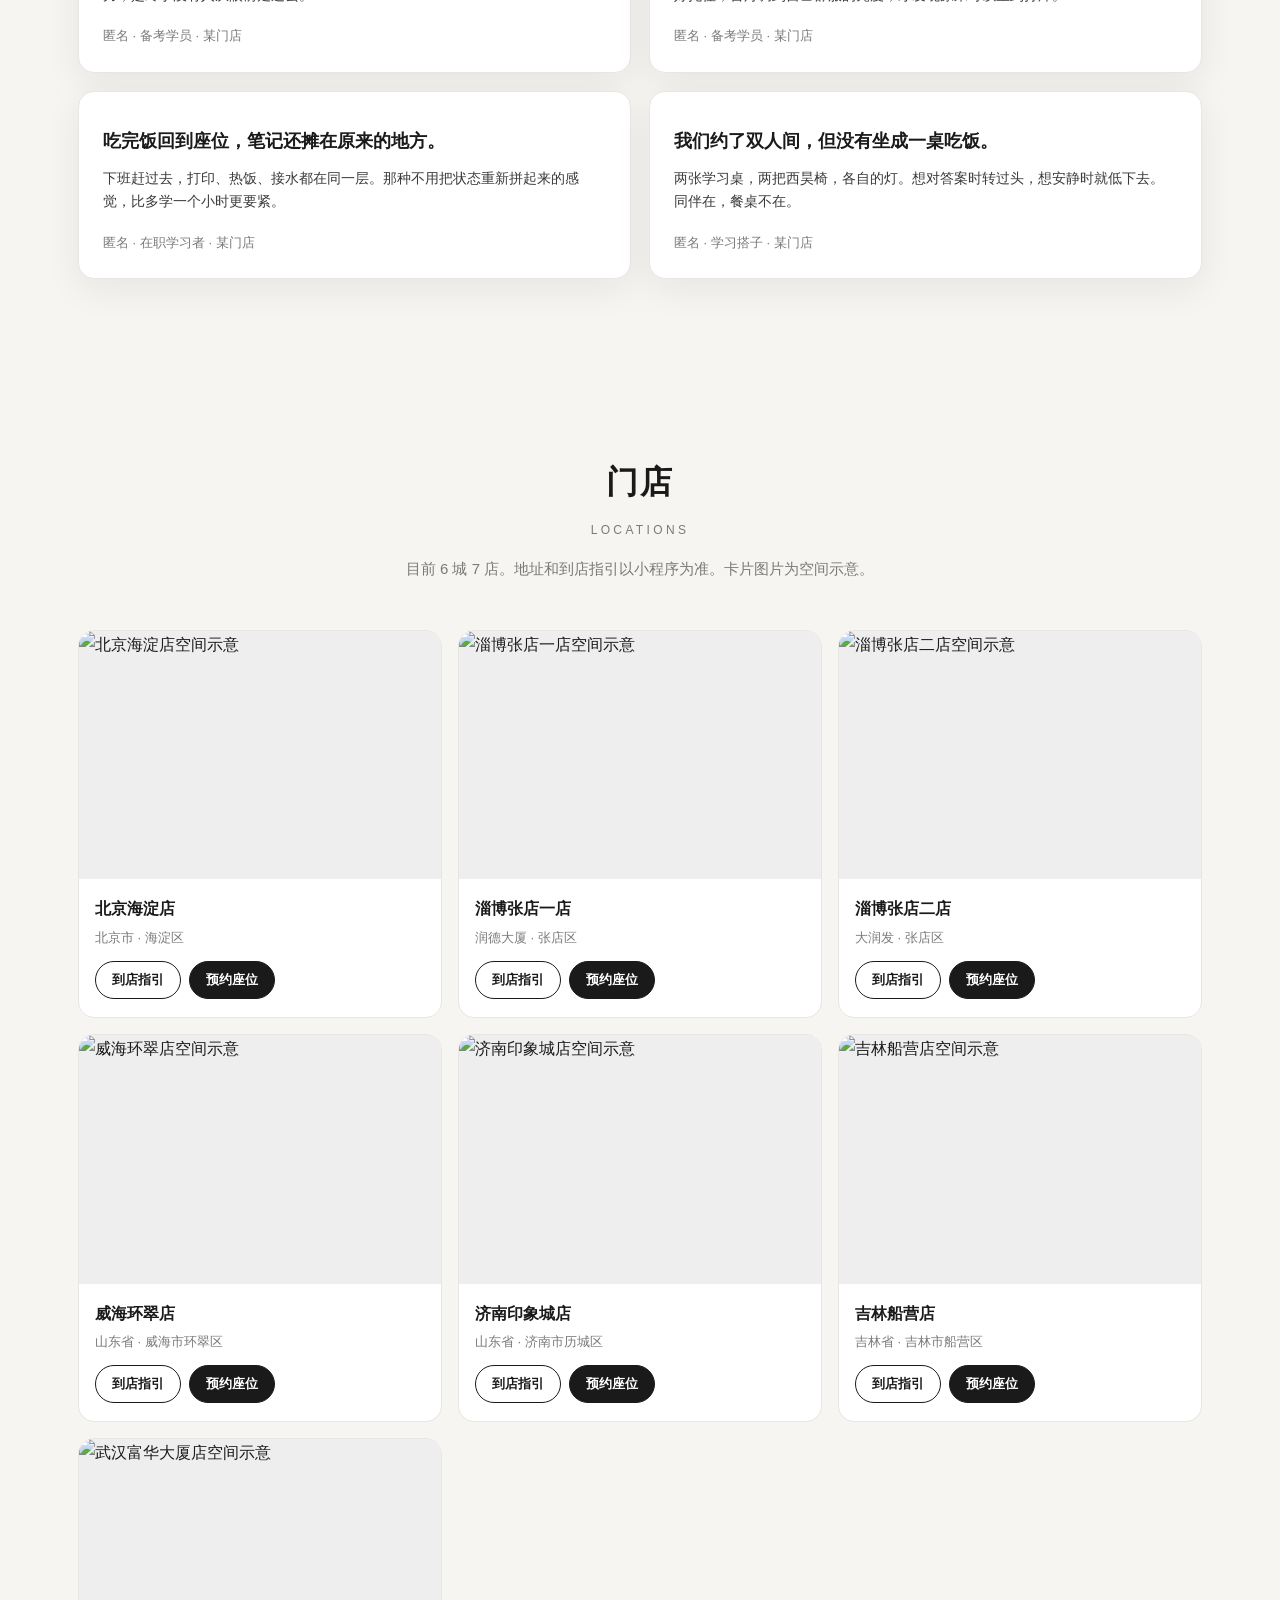
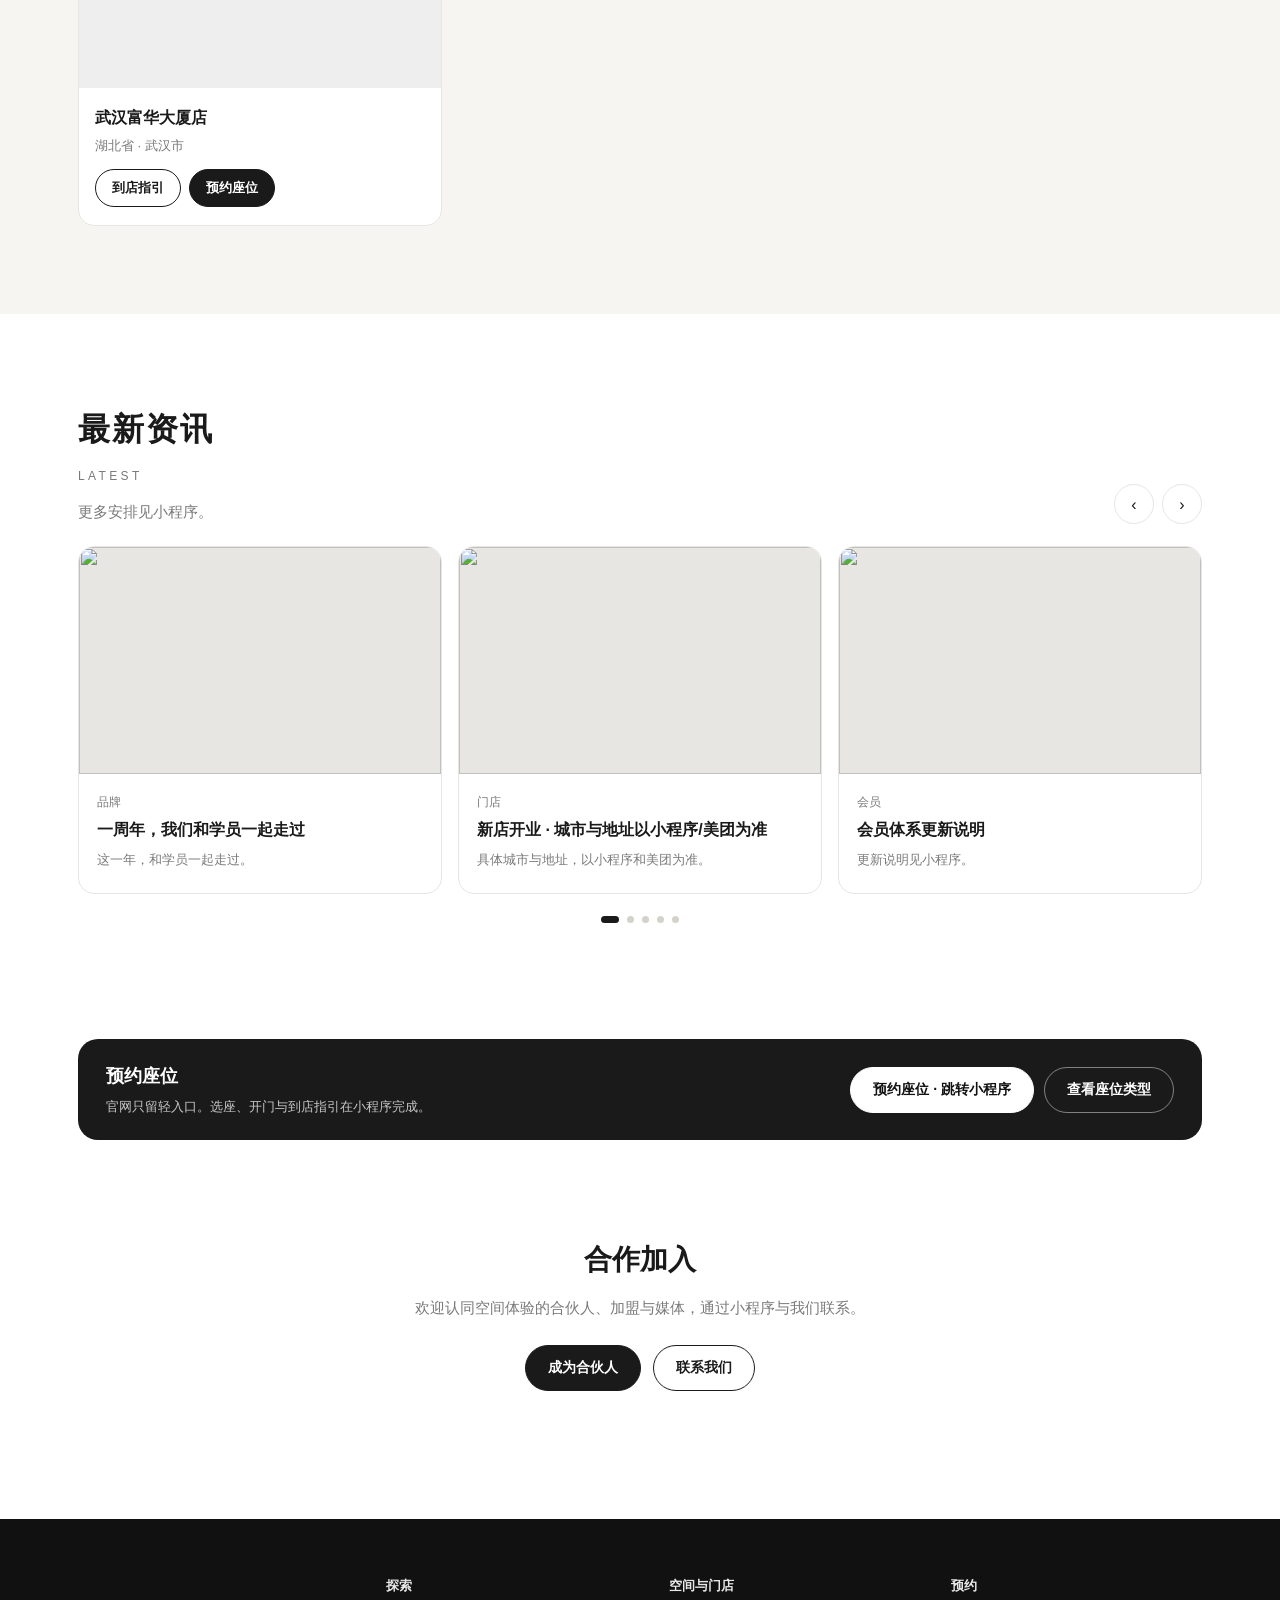
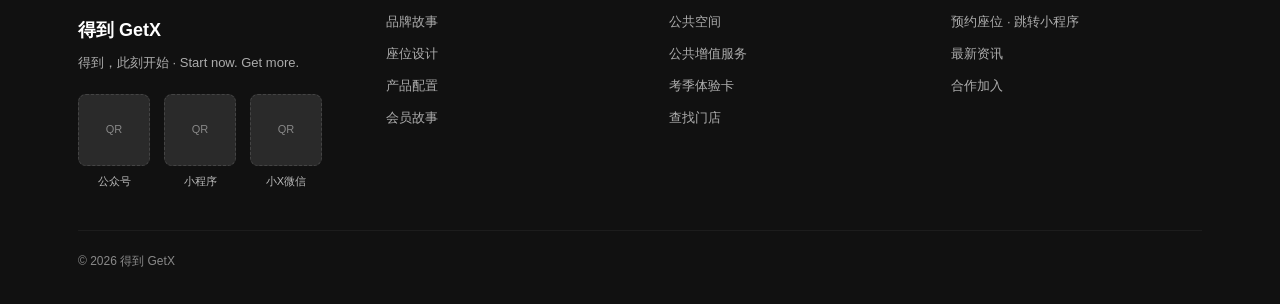
==== commit c81ec537: "Add image pagers to the lounge and amenity photos Reuse the existing rest-area and supply photos. Ba" ====
--- a/index.html
+++ b/index.html
@@ -512,7 +512,17 @@
       <div id="lounge">
         <div class="amenity-grid">
           <div class="amenity-card">
-            <div class="ph"><img src="img/dining.webp" alt="休闲区的就餐休息桌"></div>
+            <div class="ph pic-swap">
+              <div class="pic-track">
+                <img src="img/dining.webp" alt="休闲区的就餐休息桌">
+                <img src="img/休息区_就餐区.webp" alt="门店休闲区的就餐桌">
+              </div>
+              <div class="pic-ctrl" aria-label="休闲区图片">
+                <button type="button" class="pic-prev" aria-label="上一张"><svg width="14" height="14" viewBox="0 0 14 14" aria-hidden="true"><path d="M8.6 2.4 4.2 7l4.4 4.6" fill="none" stroke="currentColor" stroke-width="1.4" stroke-linecap="round" stroke-linejoin="round"/></svg></button>
+                <span class="pic-dots"></span>
+                <button type="button" class="pic-next" aria-label="下一张"><svg width="14" height="14" viewBox="0 0 14 14" aria-hidden="true"><path d="M5.4 2.4 9.8 7 5.4 11.6" fill="none" stroke="currentColor" stroke-width="1.4" stroke-linecap="round" stroke-linejoin="round"/></svg></button>
+              </div>
+            </div>
             <div class="tx">
               <h3 style="font-size:20px">休闲区 · 就餐休息</h3>
               <p style="font-size:14px;color:var(--ink2);margin-top:8px">这里是停一下的地方：大桌、补给、缓口气。吃完、歇完，再回到你的学习位——休息区不作学习桌用。</p>
@@ -526,7 +536,17 @@
         <p class="hint">惠普打印、美的冰箱与微波炉、品牌饮水。</p>
         <div class="amenity-grid">
           <div class="amenity-card">
-            <div class="ph"><img src="img/休息区_饮水机冰箱微波炉打印机.webp" alt="惠普打印机、美的冰箱、微波炉与饮水机"></div>
+            <div class="ph pic-swap">
+              <div class="pic-track">
+                <img src="img/休息区_饮水机冰箱微波炉打印机.webp" alt="惠普打印机、美的冰箱、微波炉与饮水机">
+                <img src="img/amenity.webp" alt="公共补给处的打印与加热">
+              </div>
+              <div class="pic-ctrl" aria-label="公共增值图片">
+                <button type="button" class="pic-prev" aria-label="上一张"><svg width="14" height="14" viewBox="0 0 14 14" aria-hidden="true"><path d="M8.6 2.4 4.2 7l4.4 4.6" fill="none" stroke="currentColor" stroke-width="1.4" stroke-linecap="round" stroke-linejoin="round"/></svg></button>
+                <span class="pic-dots"></span>
+                <button type="button" class="pic-next" aria-label="下一张"><svg width="14" height="14" viewBox="0 0 14 14" aria-hidden="true"><path d="M5.4 2.4 9.8 7 5.4 11.6" fill="none" stroke="currentColor" stroke-width="1.4" stroke-linecap="round" stroke-linejoin="round"/></svg></button>
+              </div>
+            </div>
             <div class="tx">
               <h3 style="font-size:18px">高标准配置，补给不必另寻地方</h3>
               <p style="font-size:14px;color:var(--ink2);margin-top:8px">惠普打印、美的冰箱与微波炉、品牌饮水——学习更省心。</p>
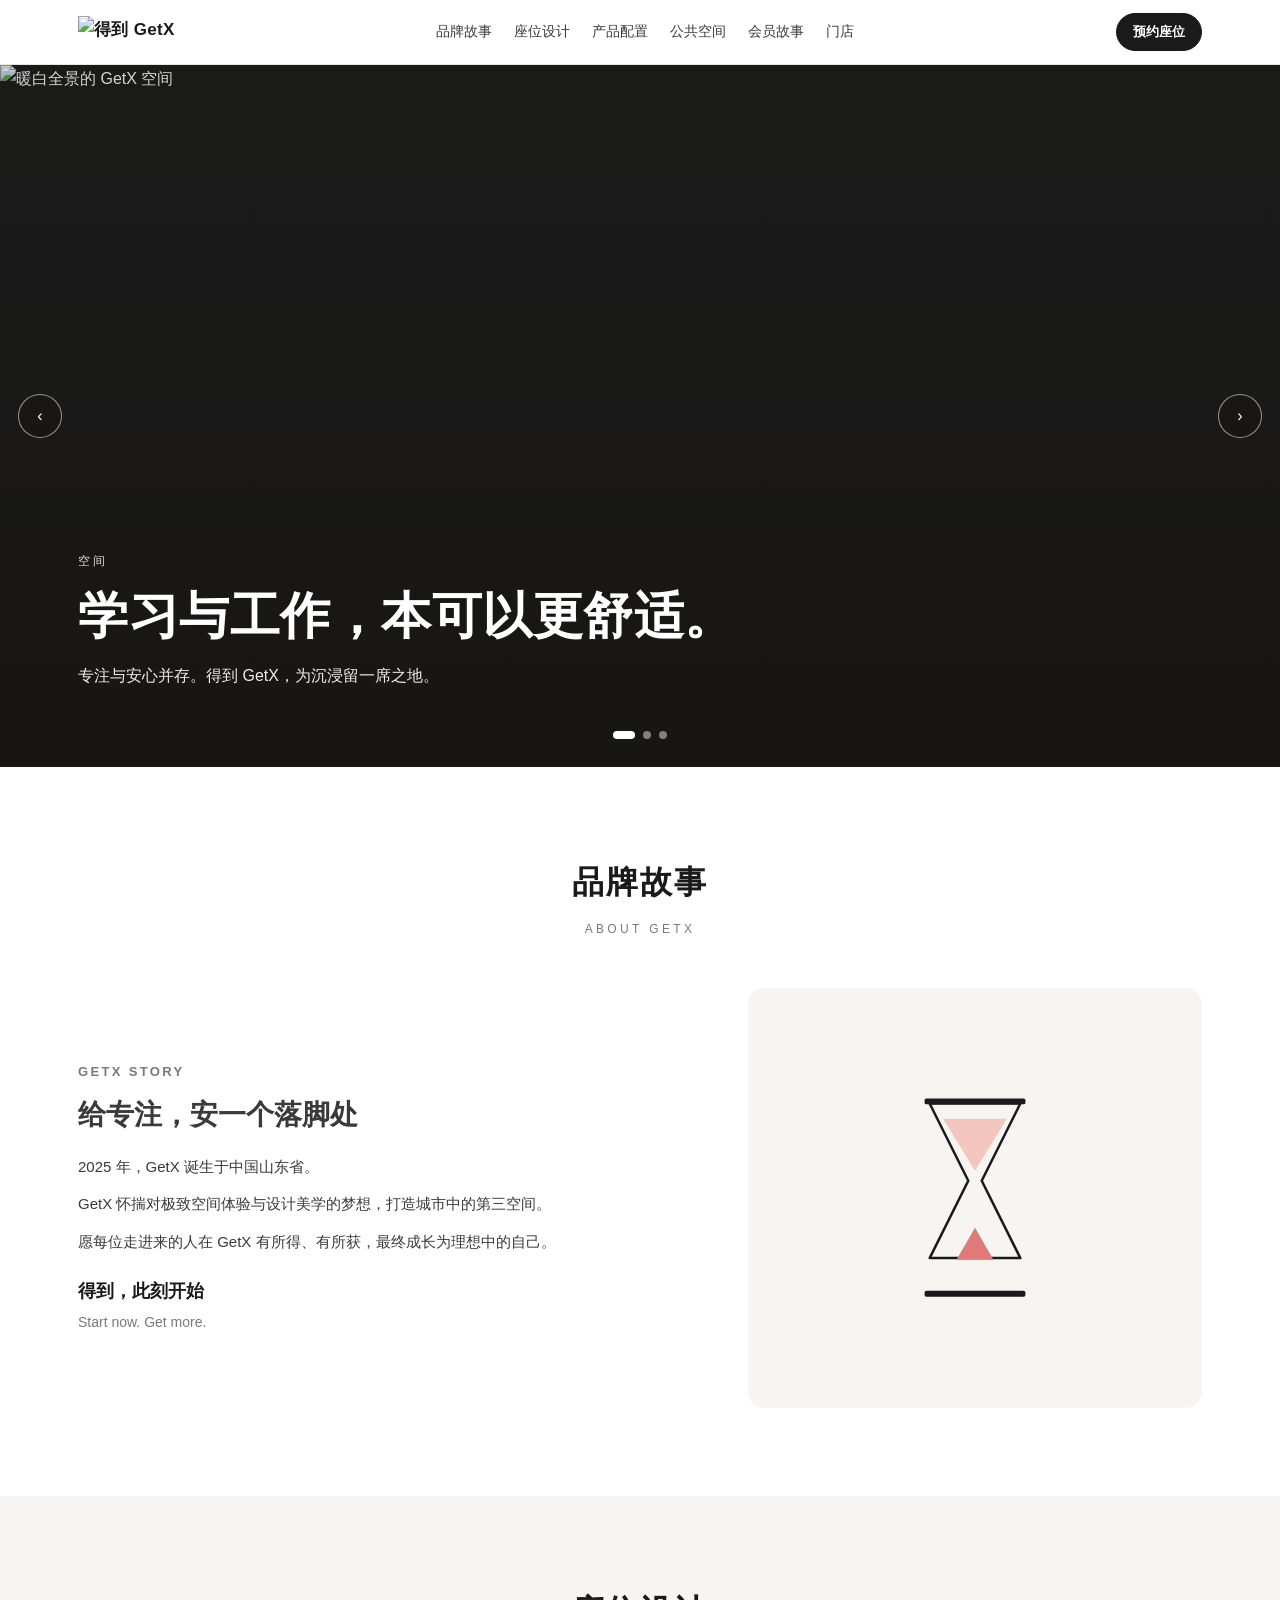
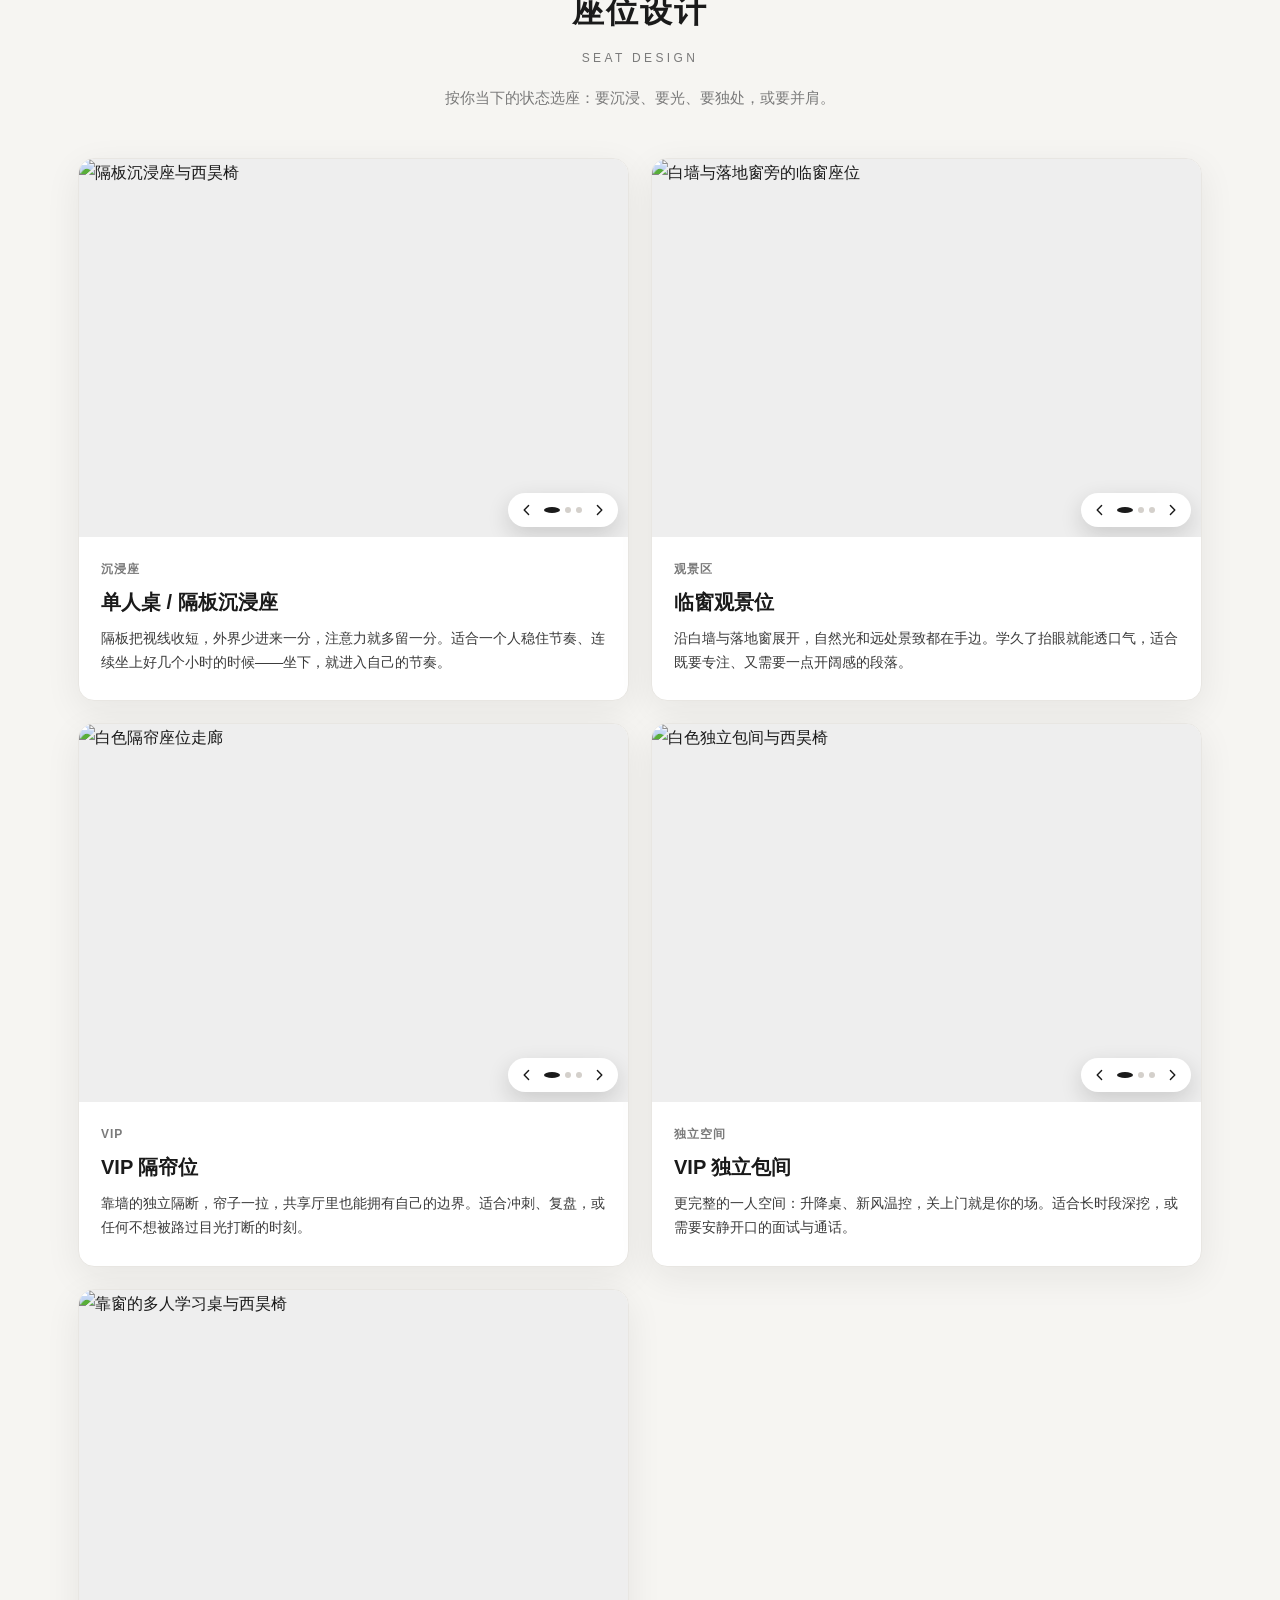
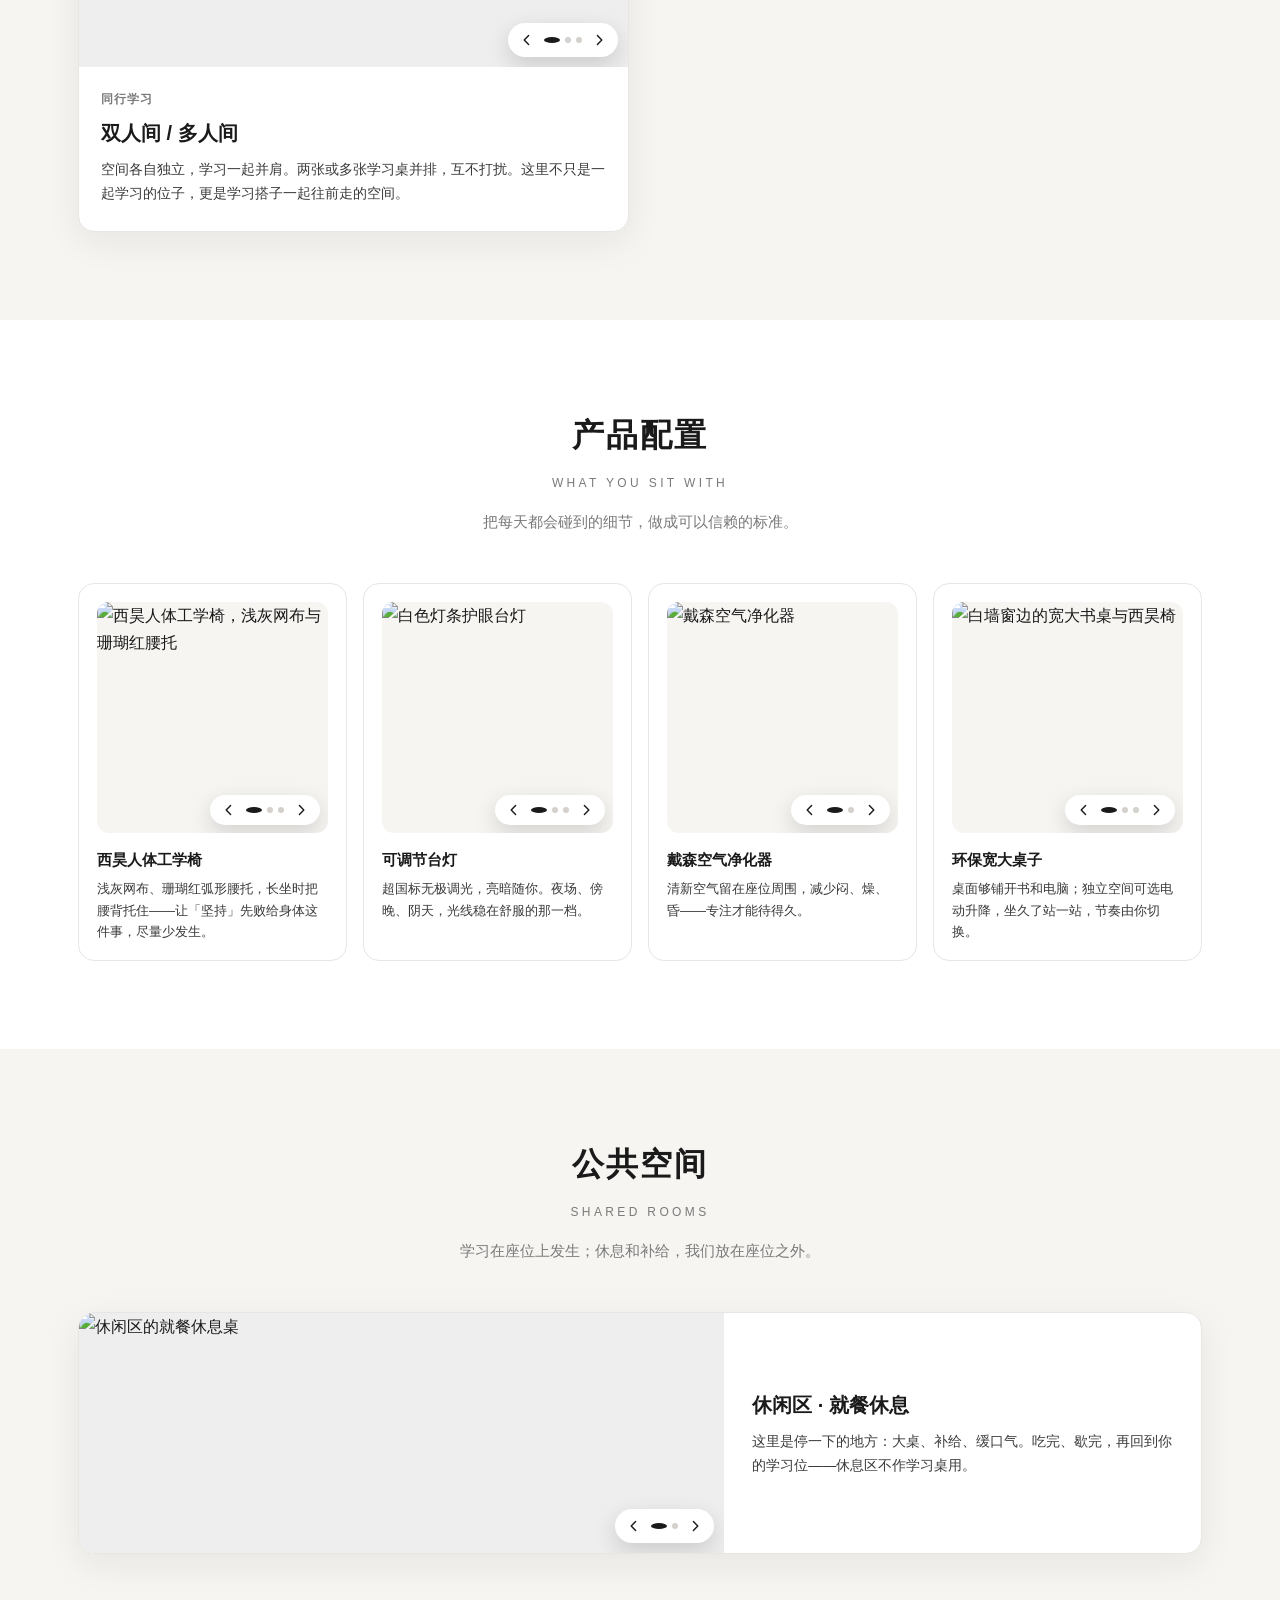
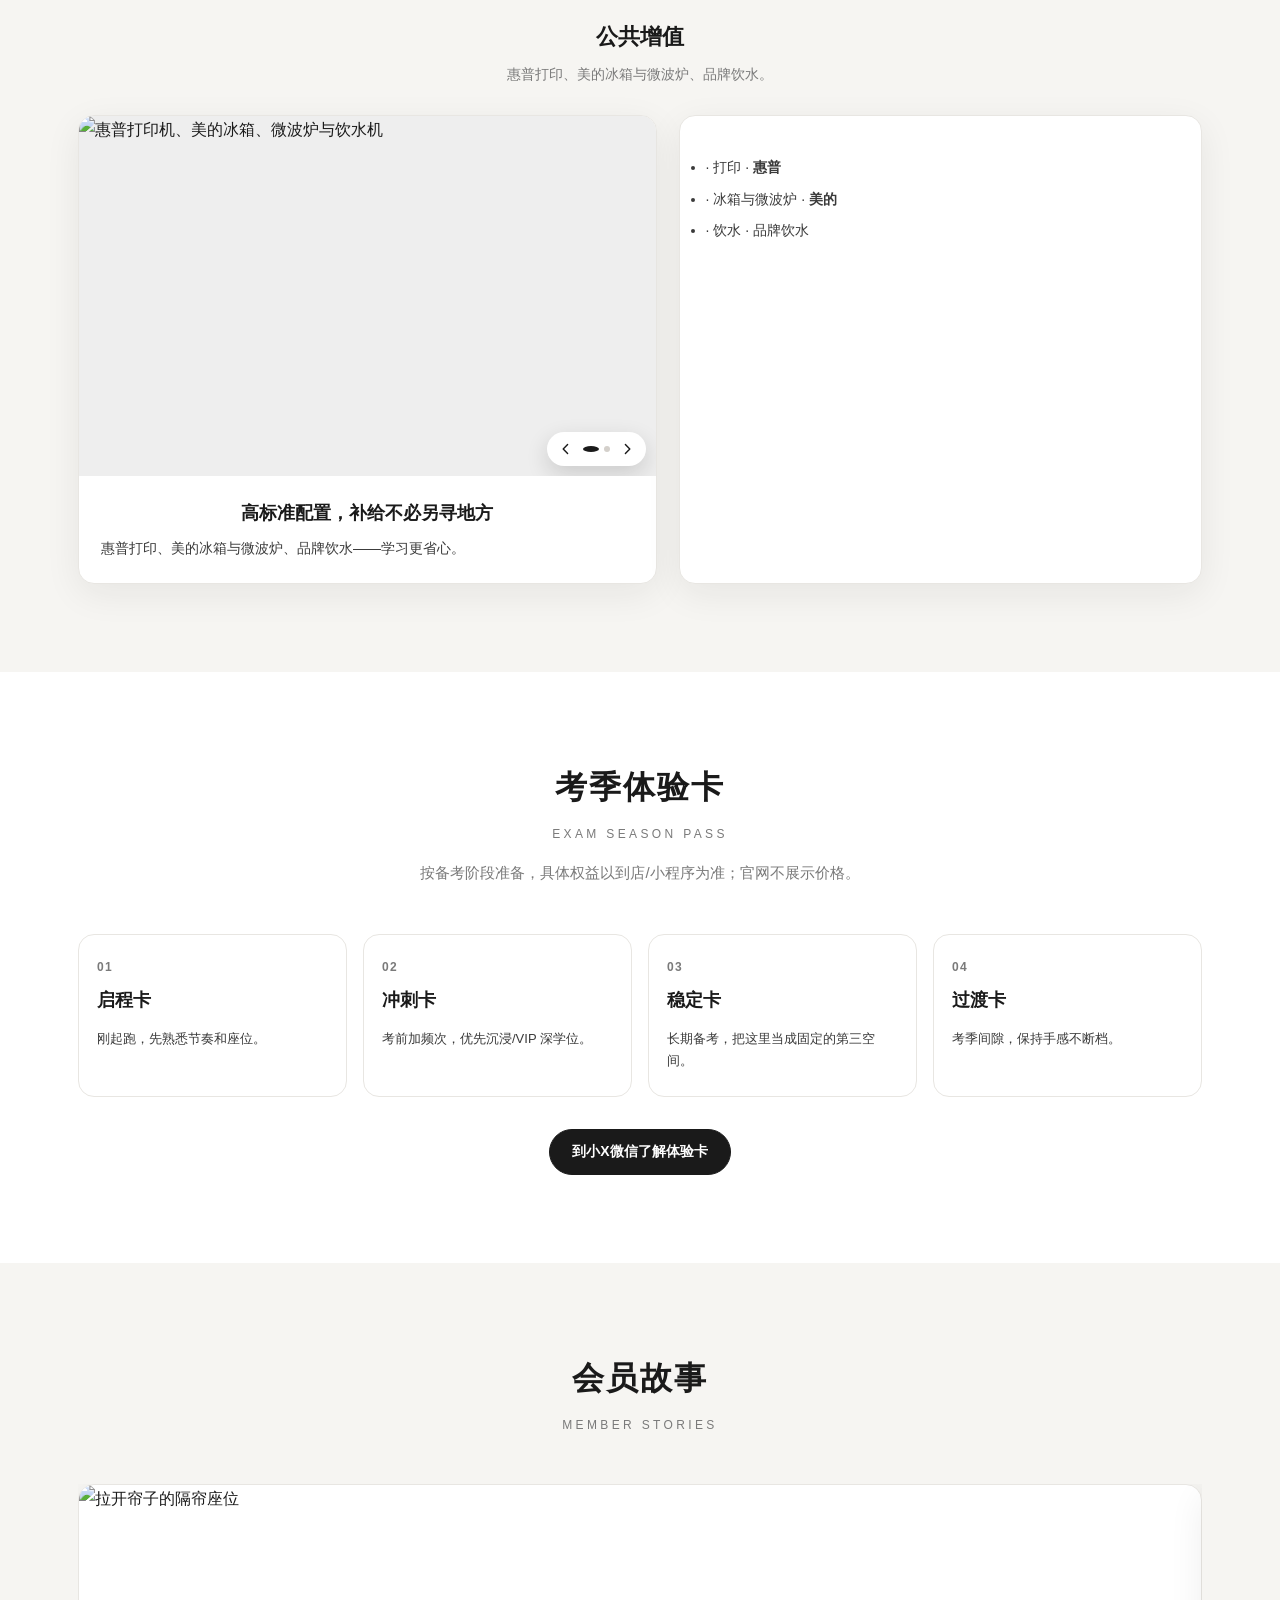
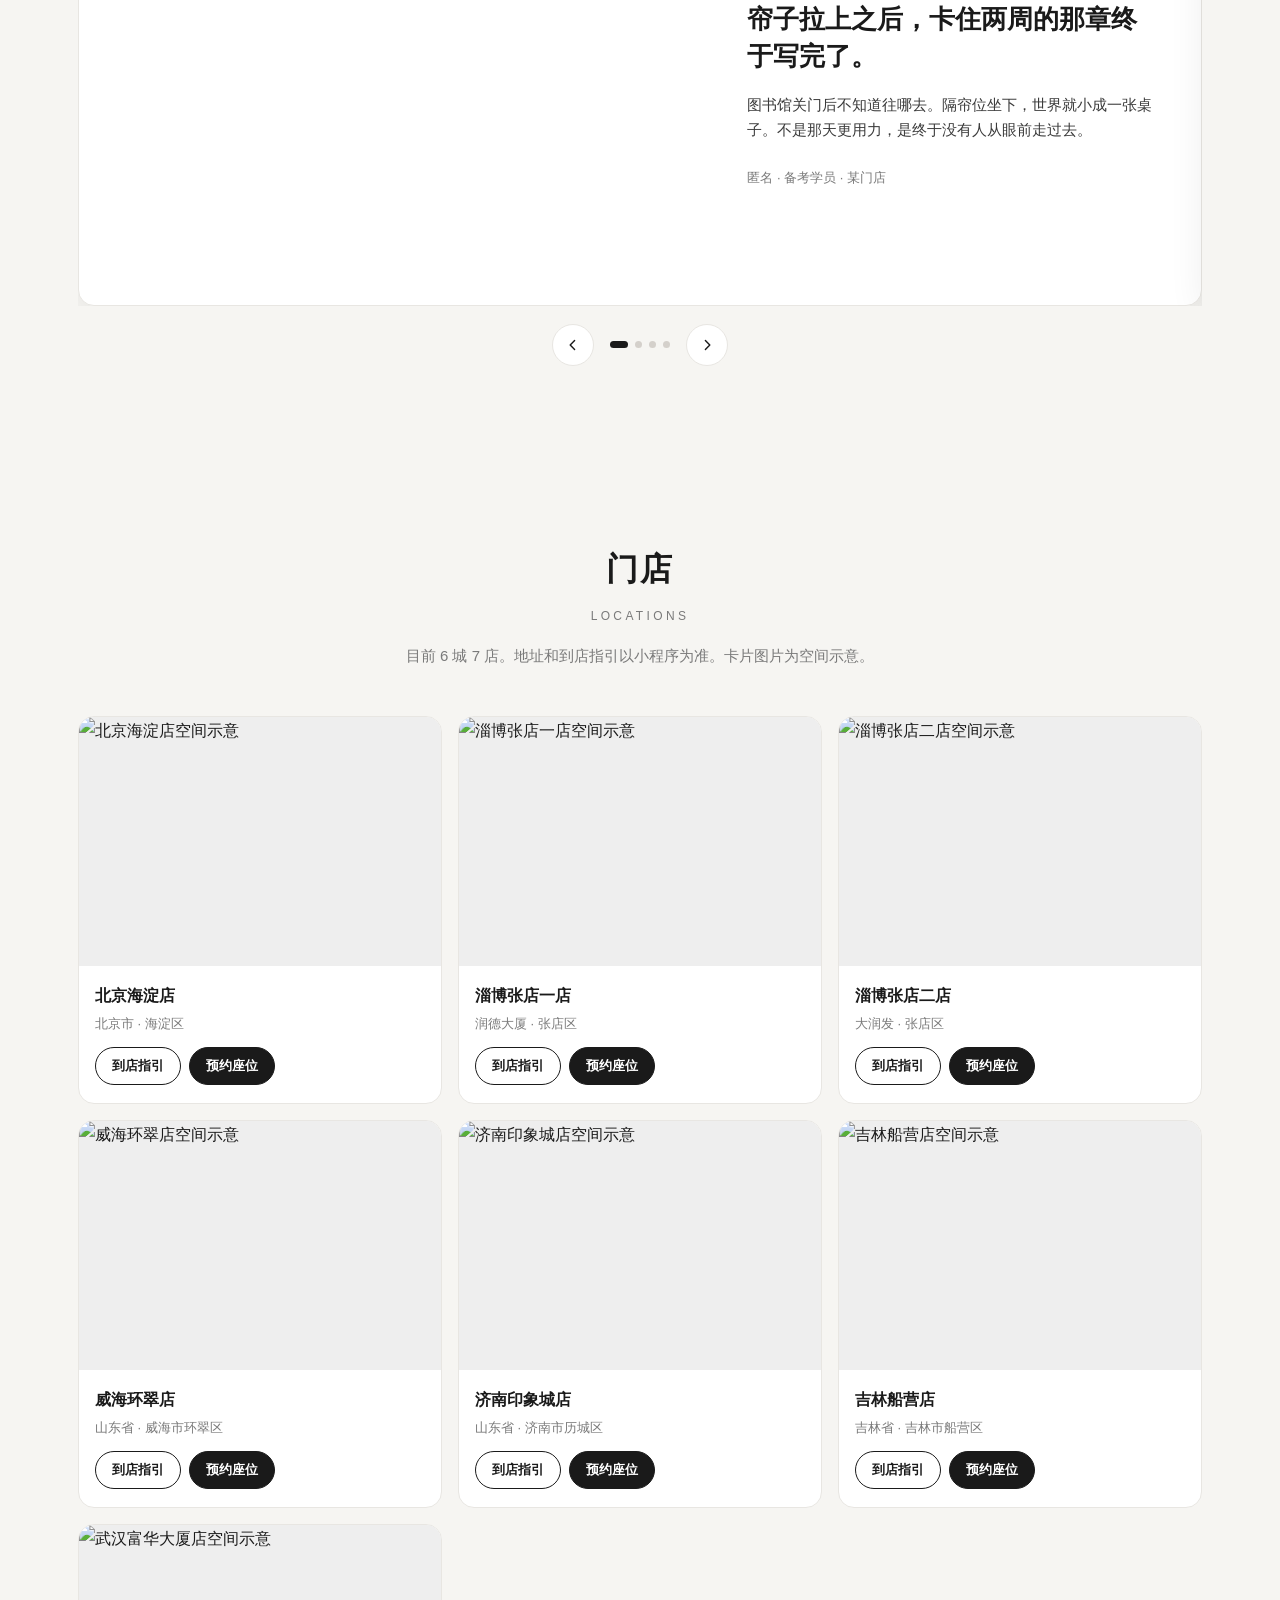
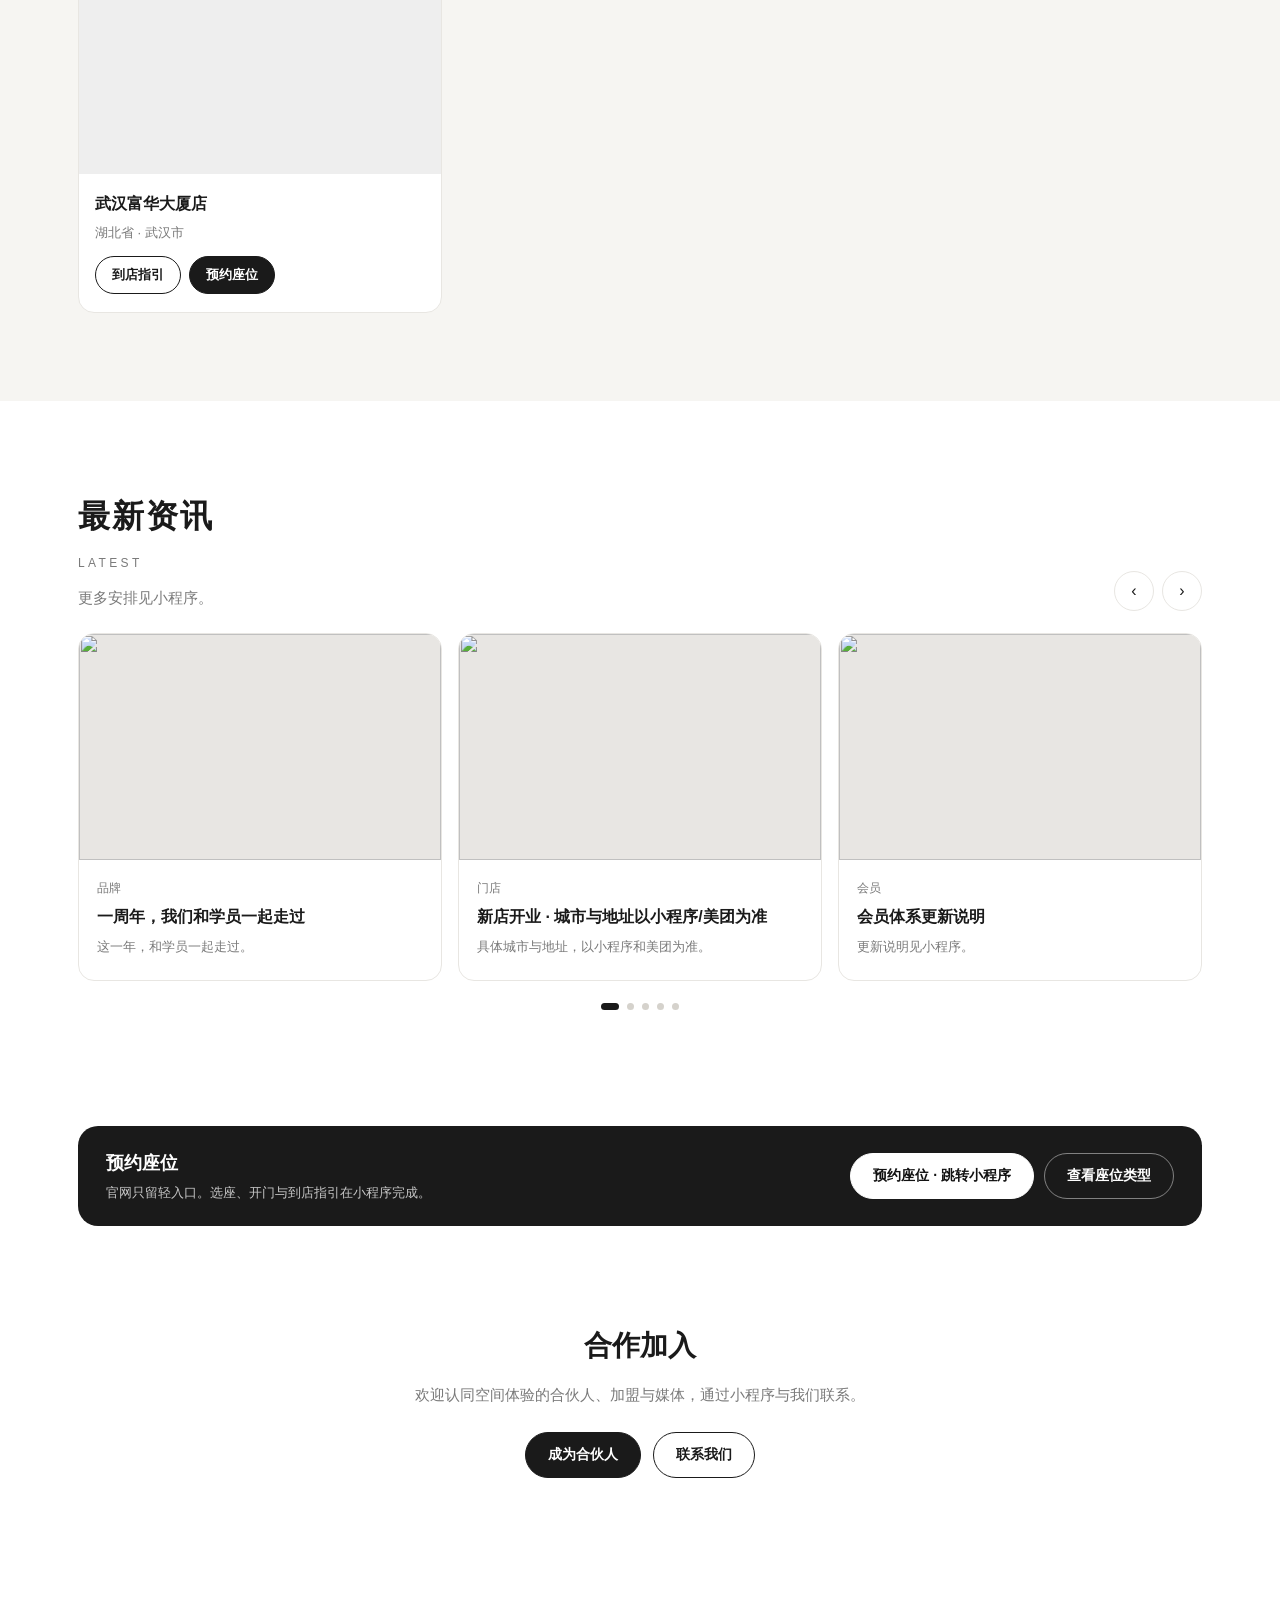
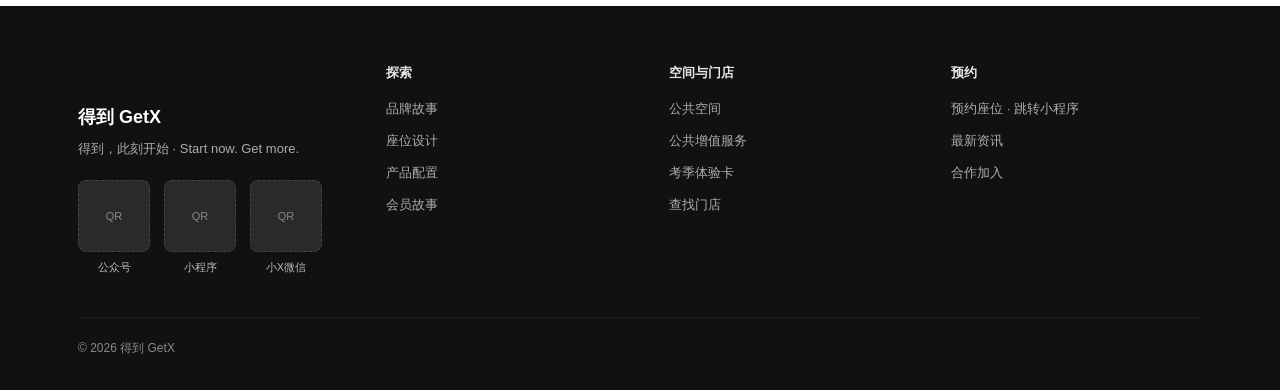
==== commit 36e19405: "Turn member stories into a photo carousel Keep the four approved stories. Each one now sits beside a" ====
--- a/index.html
+++ b/index.html
@@ -130,12 +130,21 @@
 .phase p{font-size:13px;color:var(--ink2);margin-top:12px}
 .cards-cta{text-align:center;margin-top:32px}
 
-.stories-grid{display:grid;grid-template-columns:repeat(2,1fr);gap:18px}
-.story-card{background:#fff;border:1px solid var(--line);border-radius:var(--r);padding:26px 24px 24px;box-shadow:var(--shadow)}
-.story-card .badge{font-size:11px;font-weight:700;color:var(--muted);letter-spacing:.06em}
-.story-card h3{font-size:18px;font-weight:700;margin-top:10px;line-height:1.5}
-.story-card p{font-size:14px;color:var(--ink2);margin-top:12px}
-.story-card .who{margin-top:18px;font-size:13px;color:var(--muted)}
+.member-viewport{overflow:hidden}
+.member-track{display:flex;transition:transform .45s ease;touch-action:pan-y}
+.member-slide{flex:0 0 100%;display:grid;grid-template-columns:1.12fr .88fr;background:#fff;border:1px solid var(--line);border-radius:var(--r);overflow:hidden;box-shadow:var(--shadow);min-height:420px}
+.member-slide .ph{position:relative;min-height:420px}
+.member-slide .ph img{position:absolute;inset:0;width:100%;height:100%;object-fit:cover}
+.member-slide .tx{padding:42px 40px;display:flex;flex-direction:column;justify-content:center}
+.member-slide h3{font-size:26px;font-weight:700;line-height:1.45}
+.member-slide p{font-size:15px;color:var(--ink2);margin-top:16px}
+.member-slide .who{margin-top:24px;font-size:13px;color:var(--muted)}
+.member-nav{display:flex;align-items:center;justify-content:center;gap:16px;margin-top:18px}
+.member-nav .nav{width:42px;height:42px;border-radius:50%;border:1px solid var(--line);background:#fff;display:inline-flex;align-items:center;justify-content:center}
+.member-nav .nav:hover{border-color:var(--ink)}
+.member-nav .dots{display:flex;align-items:center;gap:7px}
+.member-nav .dots button{width:7px;height:7px;padding:0;border-radius:99px;background:#d4d0cb}
+.member-nav .dots button[aria-current="true"]{width:18px;background:#1a1a1a}
 
 .slider-head{display:flex;align-items:flex-end;justify-content:space-between;gap:16px;margin-bottom:22px}
 .slider-btns{display:flex;gap:8px}
@@ -194,7 +203,10 @@
 @media (max-width:960px){
   .menu{display:none}
   .burger{display:inline-flex}
-  .story-grid,.amenity-grid,#lounge .amenity-card{grid-template-columns:1fr}
+  .story-grid,.amenity-grid,#lounge .amenity-card,.member-slide{grid-template-columns:1fr}
+  .member-slide .ph{min-height:240px;aspect-ratio:16/10}
+  .member-slide .tx{padding:28px 24px 32px}
+  .member-slide h3{font-size:22px}
   .space-grid,.stores-grid{grid-template-columns:1fr 1fr}
   .cards-track,.config-strip,.config-notes{grid-template-columns:1fr 1fr}
   .footer-grid{grid-template-columns:1fr 1fr}
@@ -215,7 +227,7 @@
   .hourglass{min-height:280px}
 }
 @media (prefers-reduced-motion:reduce){
-  .hero-track,.news-track,.pic-swap .pic-track{transition:none;scroll-behavior:auto}
+  .hero-track,.news-track,.pic-swap .pic-track,.member-track{transition:none;scroll-behavior:auto}
 }
 </style>
 </head>
@@ -607,27 +619,48 @@
         <h2>会员故事</h2>
         <p class="en">Member Stories</p>
       </header>
-      <div class="stories-grid">
-        <article class="story-card">
-          <h3>帘子拉上之后，卡住两周的那章终于写完了。</h3>
-          <p>图书馆关门后不知道往哪去。隔帘位坐下，世界就小成一张桌子。不是那天更用力，是终于没有人从眼前走过去。</p>
-          <div class="who">匿名 · 备考学员 · 某门店</div>
-        </article>
-        <article class="story-card">
-          <h3>以前先放弃的是腰，不是计划。</h3>
-          <p>咖啡厅的椅子坐两个小时，人就开始找借口离开。换成西昊椅，珊瑚红的腰托刚好托住，台灯调到自己舒服的亮度，才发现原来可以坐到打烊。</p>
-          <div class="who">匿名 · 备考学员 · 某门店</div>
-        </article>
-        <article class="story-card">
-          <h3>吃完饭回到座位，笔记还摊在原来的地方。</h3>
-          <p>下班赶过去，打印、热饭、接水都在同一层。那种不用把状态重新拼起来的感觉，比多学一个小时更要紧。</p>
-          <div class="who">匿名 · 在职学习者 · 某门店</div>
-        </article>
-        <article class="story-card">
-          <h3>我们约了双人间，但没有坐成一桌吃饭。</h3>
-          <p>两张学习桌，两把西昊椅，各自的灯。想对答案时转过头，想安静时就低下去。同伴在，餐桌不在。</p>
-          <div class="who">匿名 · 学习搭子 · 某门店</div>
-        </article>
+      <div class="member-slider" id="memberSlider">
+        <div class="member-viewport">
+          <div class="member-track" id="memberTrack">
+            <article class="member-slide">
+              <div class="ph"><img src="img/vip-sihoo.webp" alt="拉开帘子的隔帘座位"></div>
+              <div class="tx">
+                <h3>帘子拉上之后，卡住两周的那章终于写完了。</h3>
+                <p>图书馆关门后不知道往哪去。隔帘位坐下，世界就小成一张桌子。不是那天更用力，是终于没有人从眼前走过去。</p>
+                <div class="who">匿名 · 备考学员 · 某门店</div>
+              </div>
+            </article>
+            <article class="member-slide">
+              <div class="ph"><img src="img/chair-sihoo-detail.webp" alt="西昊椅与珊瑚红腰托"></div>
+              <div class="tx">
+                <h3>以前先放弃的是腰，不是计划。</h3>
+                <p>咖啡厅的椅子坐两个小时，人就开始找借口离开。换成西昊椅，珊瑚红的腰托刚好托住，台灯调到自己舒服的亮度，才发现原来可以坐到打烊。</p>
+                <div class="who">匿名 · 备考学员 · 某门店</div>
+              </div>
+            </article>
+            <article class="member-slide">
+              <div class="ph"><img src="img/休息区_饮水机冰箱微波炉打印机.webp" alt="打印、加热与饮水的公共补给"></div>
+              <div class="tx">
+                <h3>吃完饭回到座位，笔记还摊在原来的地方。</h3>
+                <p>下班赶过去，打印、热饭、接水都在同一层。那种不用把状态重新拼起来的感觉，比多学一个小时更要紧。</p>
+                <div class="who">匿名 · 在职学习者 · 某门店</div>
+              </div>
+            </article>
+            <article class="member-slide">
+              <div class="ph"><img src="img/banner-env.webp" alt="并排的学习桌与各自的台灯"></div>
+              <div class="tx">
+                <h3>我们约了双人间，但没有坐成一桌吃饭。</h3>
+                <p>两张学习桌，两把西昊椅，各自的灯。想对答案时转过头，想安静时就低下去。同伴在，餐桌不在。</p>
+                <div class="who">匿名 · 学习搭子 · 某门店</div>
+              </div>
+            </article>
+          </div>
+        </div>
+        <div class="member-nav">
+          <button type="button" class="nav" id="memberPrev" aria-label="上一则故事"><svg width="14" height="14" viewBox="0 0 14 14" aria-hidden="true"><path d="M8.6 2.4 4.2 7l4.4 4.6" fill="none" stroke="currentColor" stroke-width="1.4" stroke-linecap="round" stroke-linejoin="round"/></svg></button>
+          <div class="dots" id="memberDots" role="tablist" aria-label="会员故事"></div>
+          <button type="button" class="nav" id="memberNext" aria-label="下一则故事"><svg width="14" height="14" viewBox="0 0 14 14" aria-hidden="true"><path d="M5.4 2.4 9.8 7 5.4 11.6" fill="none" stroke="currentColor" stroke-width="1.4" stroke-linecap="round" stroke-linejoin="round"/></svg></button>
+        </div>
       </div>
     </div>
   </section>
@@ -978,6 +1011,42 @@
     },{passive:true});
     go(0);
   });
+
+  var member=document.getElementById('memberTrack');
+  if(member){
+    var slides=member.children.length;
+    var mi=0;
+    var mdots=document.getElementById('memberDots');
+    function mgo(k){
+      mi=(k+slides)%slides;
+      member.style.transform='translateX('+(-mi*100)+'%)';
+      Array.prototype.forEach.call(mdots.children,function(d,idx){
+        if(idx===mi)d.setAttribute('aria-current','true');
+        else d.removeAttribute('aria-current');
+      });
+    }
+    for(var s=0;s<slides;s++){
+      var db=document.createElement('button');
+      db.type='button';
+      db.dataset.i=String(s);
+      db.setAttribute('aria-label','第'+(s+1)+'则故事');
+      mdots.appendChild(db);
+    }
+    mdots.addEventListener('click',function(e){
+      var t=e.target.closest('button');
+      if(!t)return;
+      mgo(Number(t.dataset.i));
+    });
+    document.getElementById('memberPrev').addEventListener('click',function(){mgo(mi-1);});
+    document.getElementById('memberNext').addEventListener('click',function(){mgo(mi+1);});
+    var mx=0;
+    member.addEventListener('touchstart',function(e){mx=e.changedTouches[0].clientX;},{passive:true});
+    member.addEventListener('touchend',function(e){
+      var dx=e.changedTouches[0].clientX-mx;
+      if(Math.abs(dx)>36)mgo(dx<0?mi+1:mi-1);
+    },{passive:true});
+    mgo(0);
+  }
 })();
 </script>
 </body>
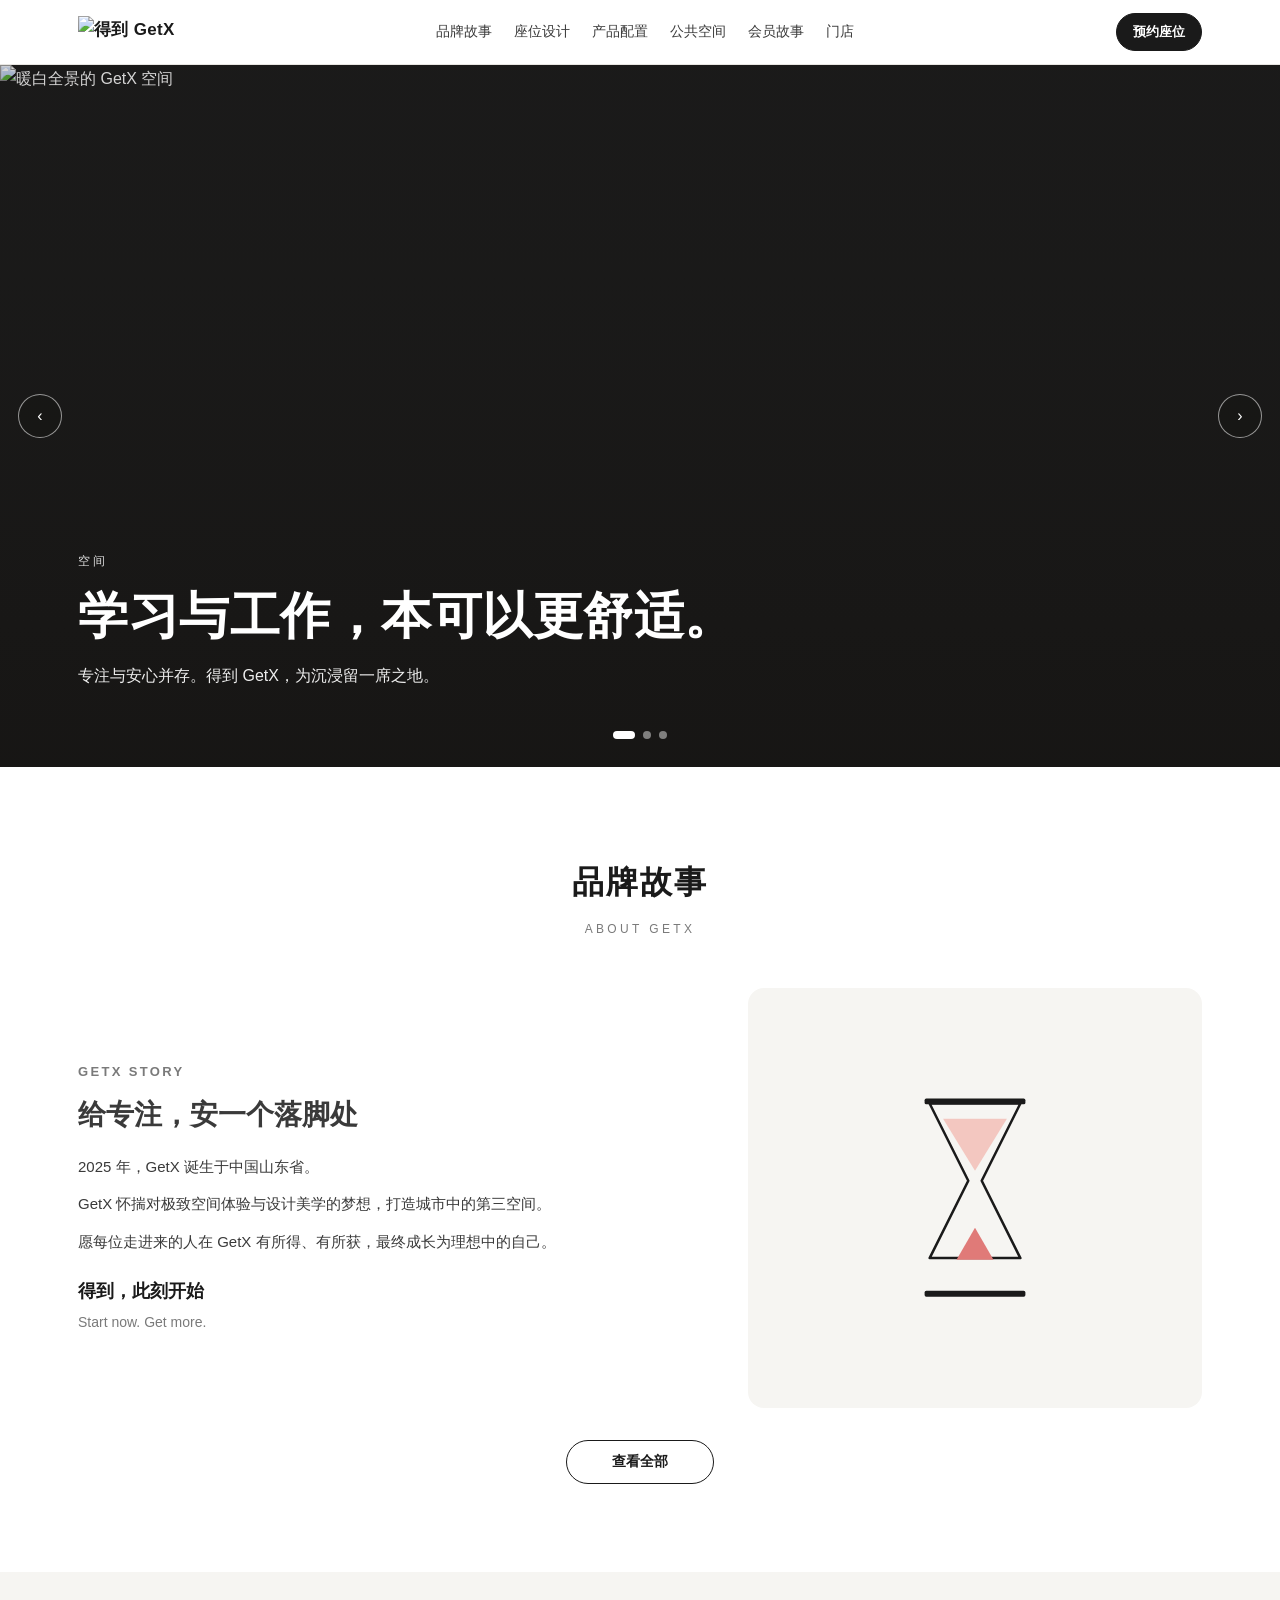
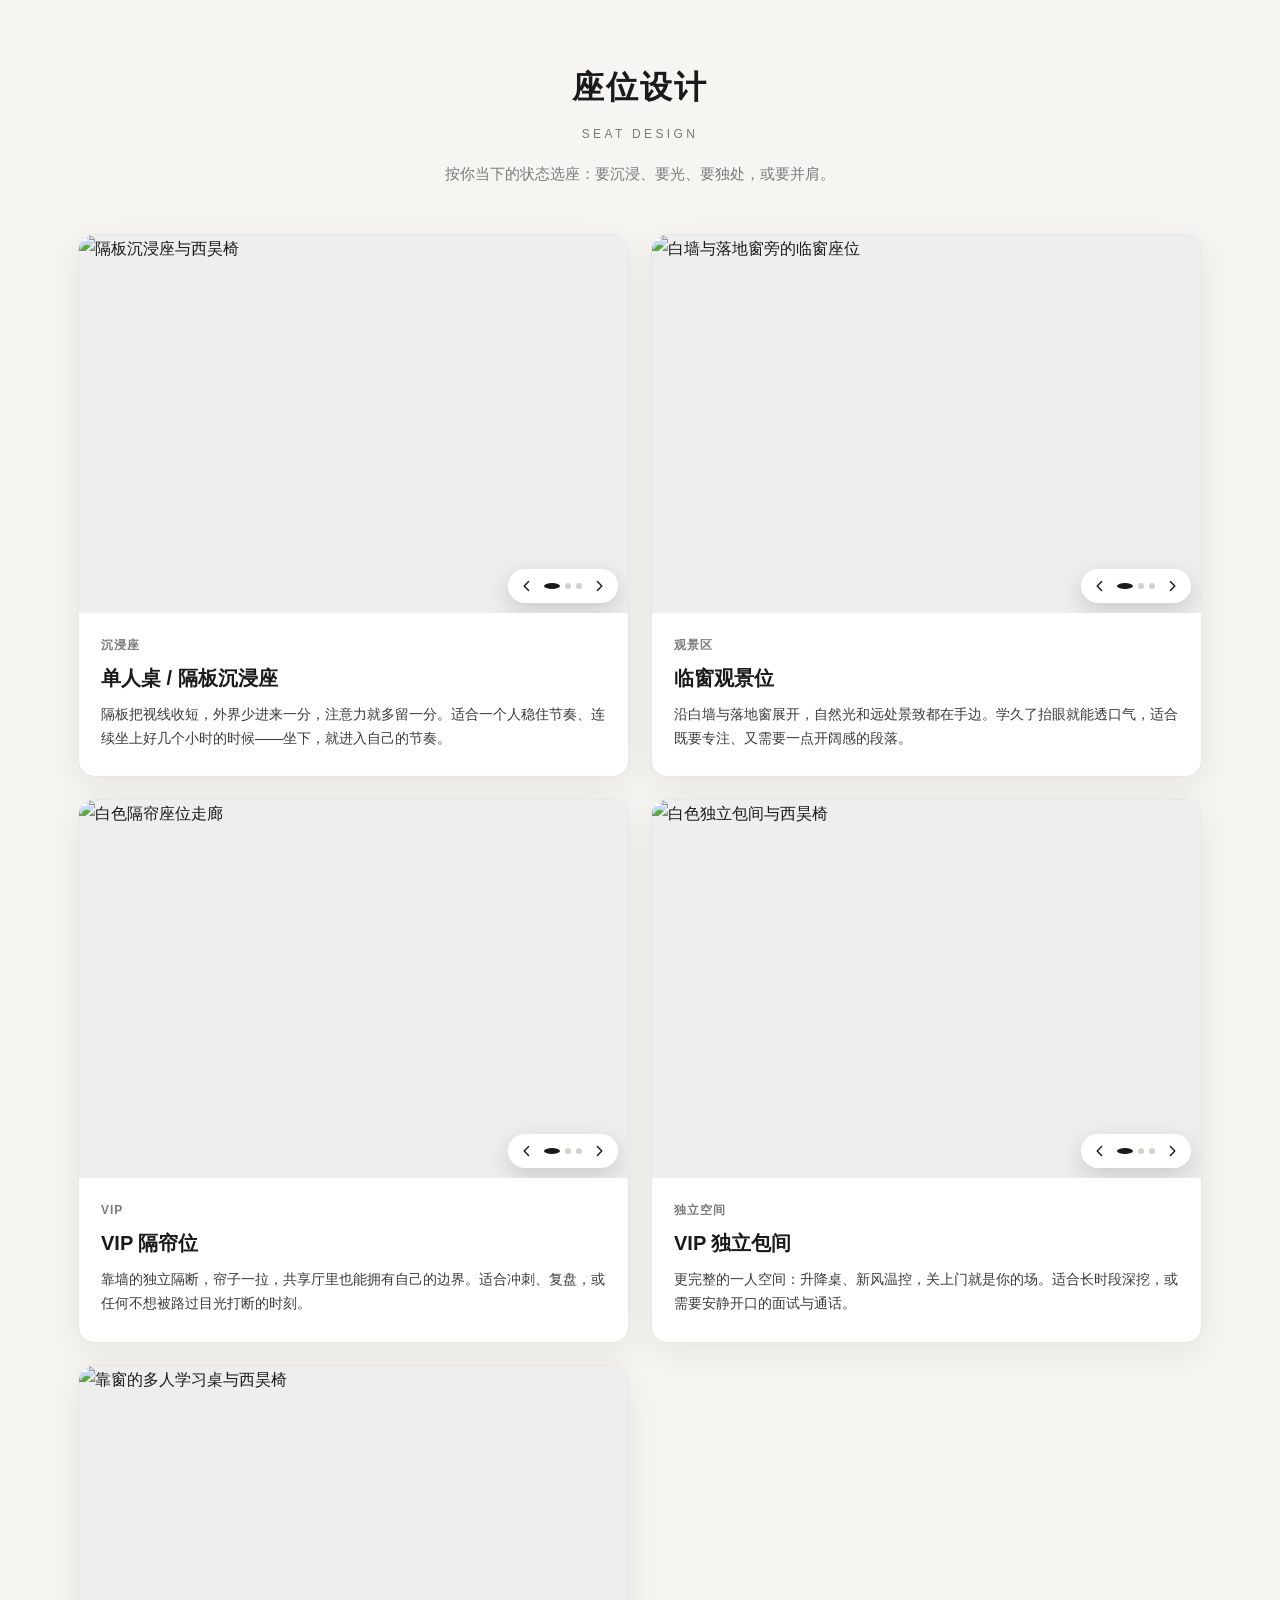
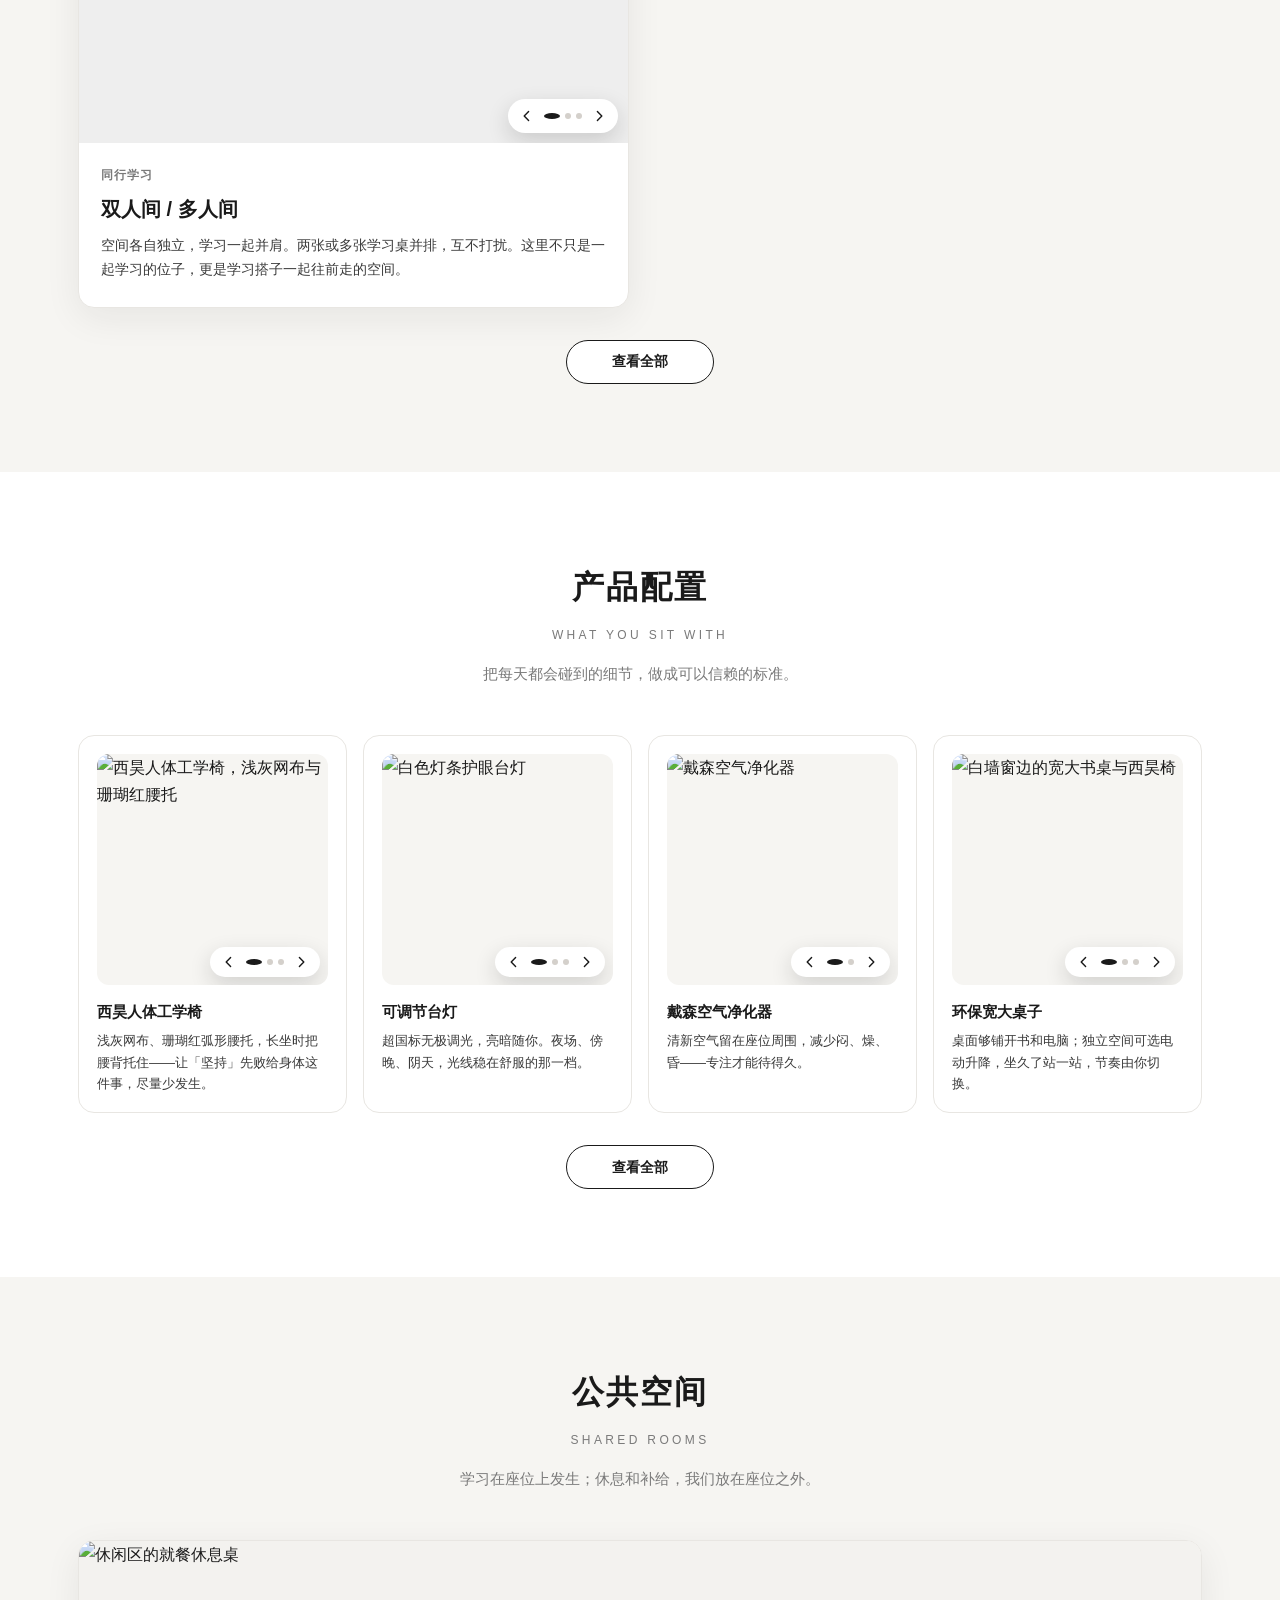
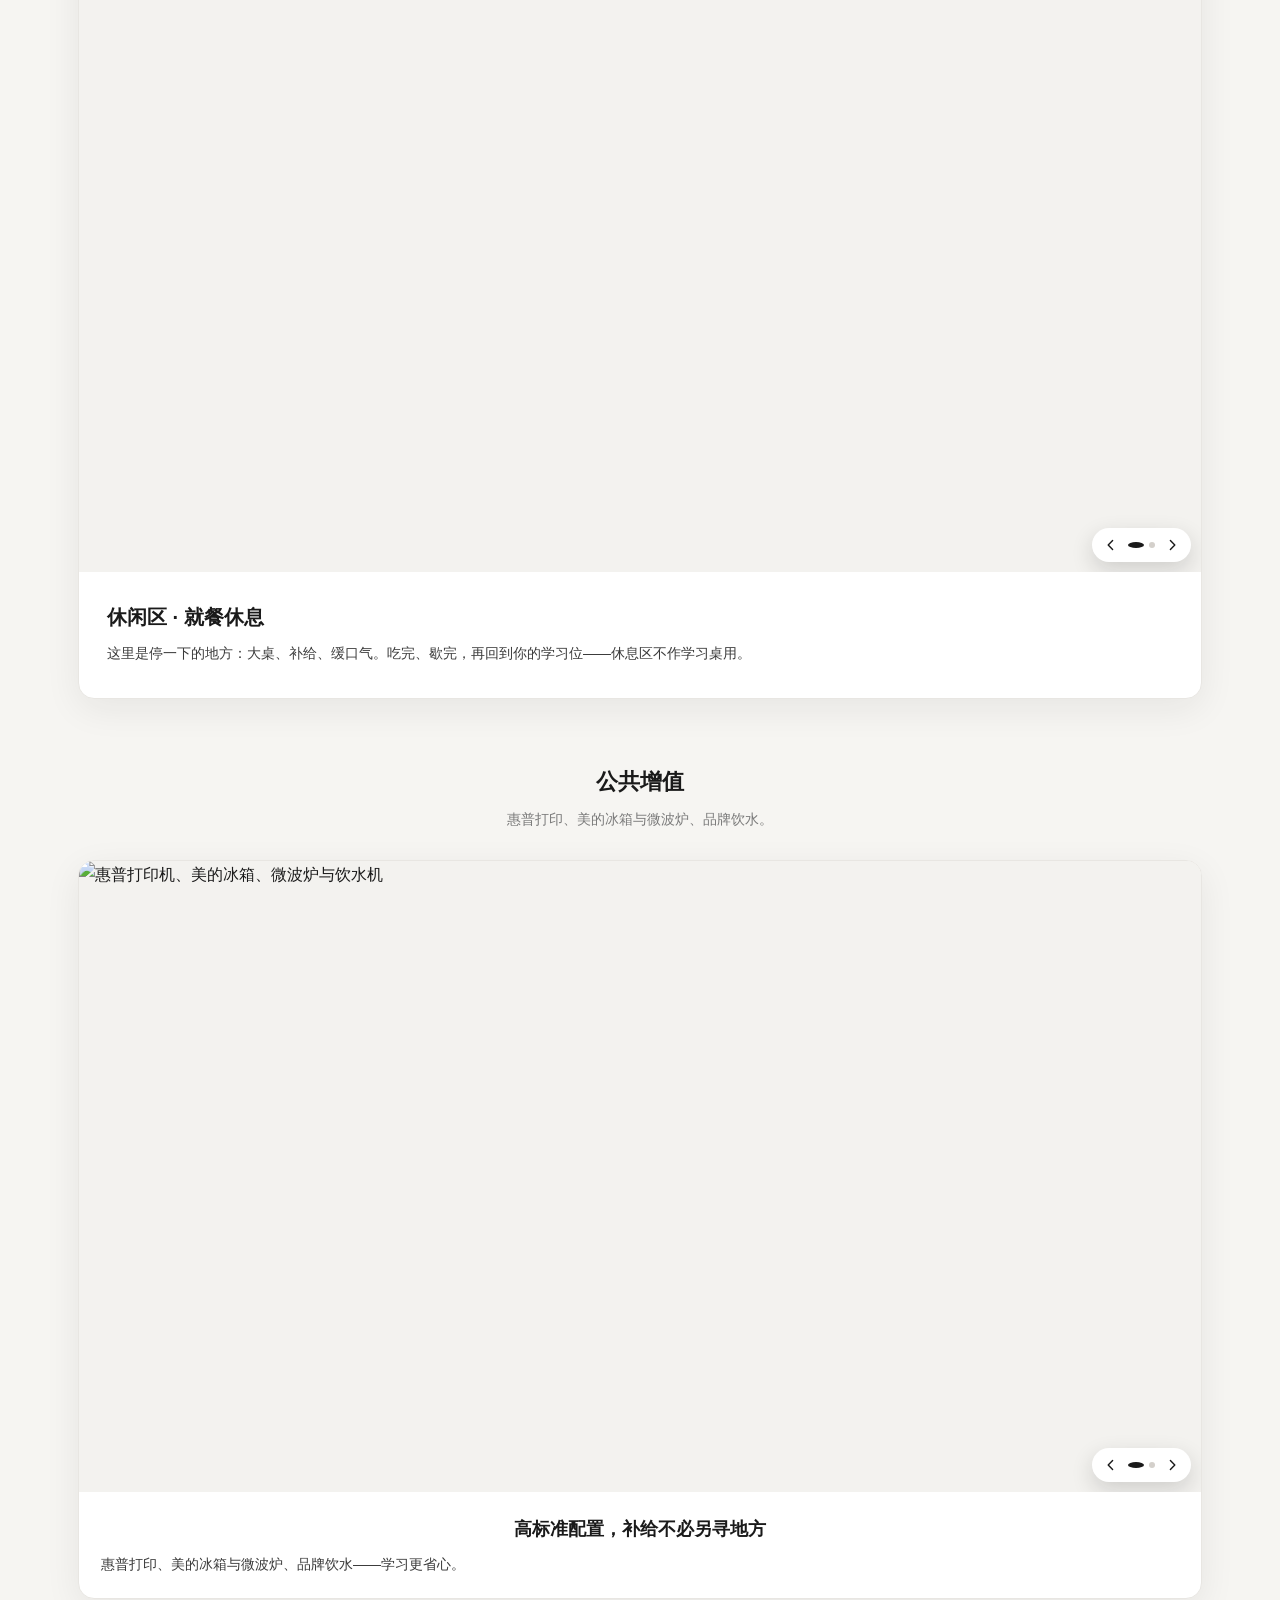
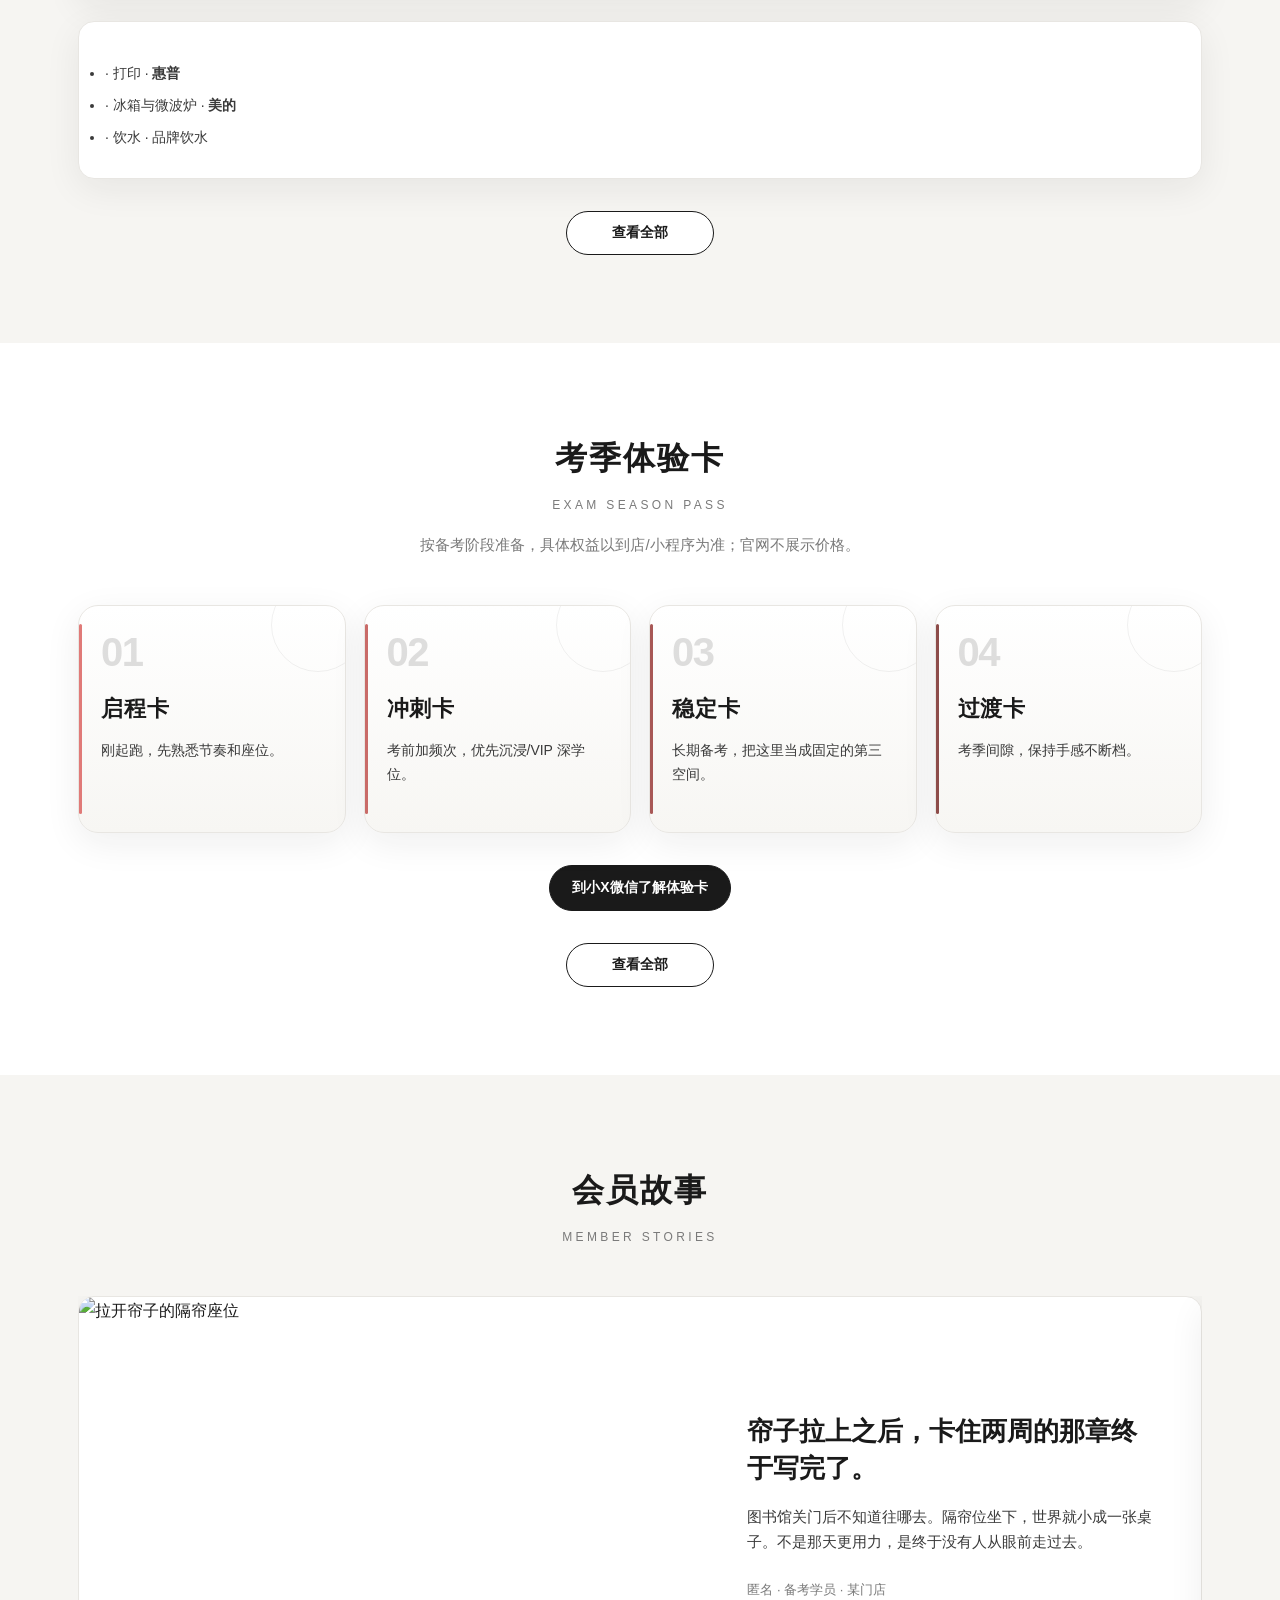
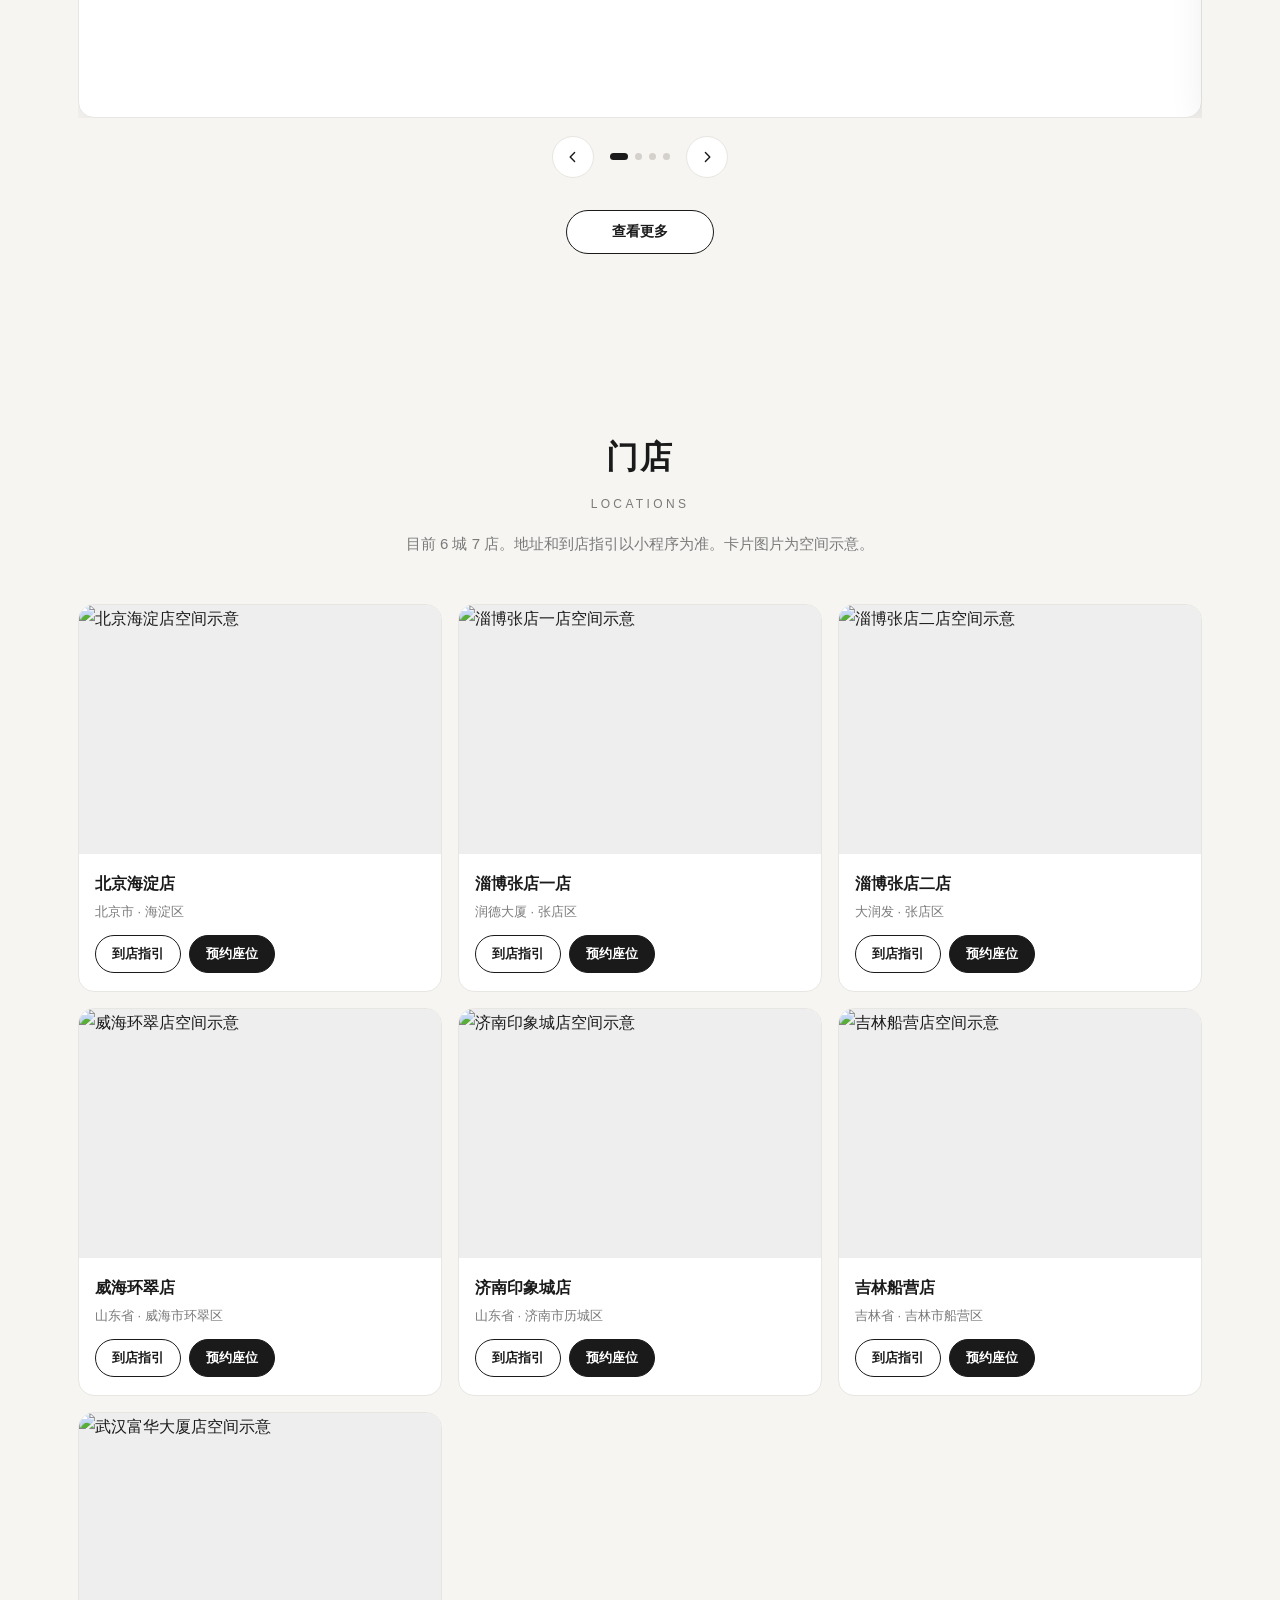
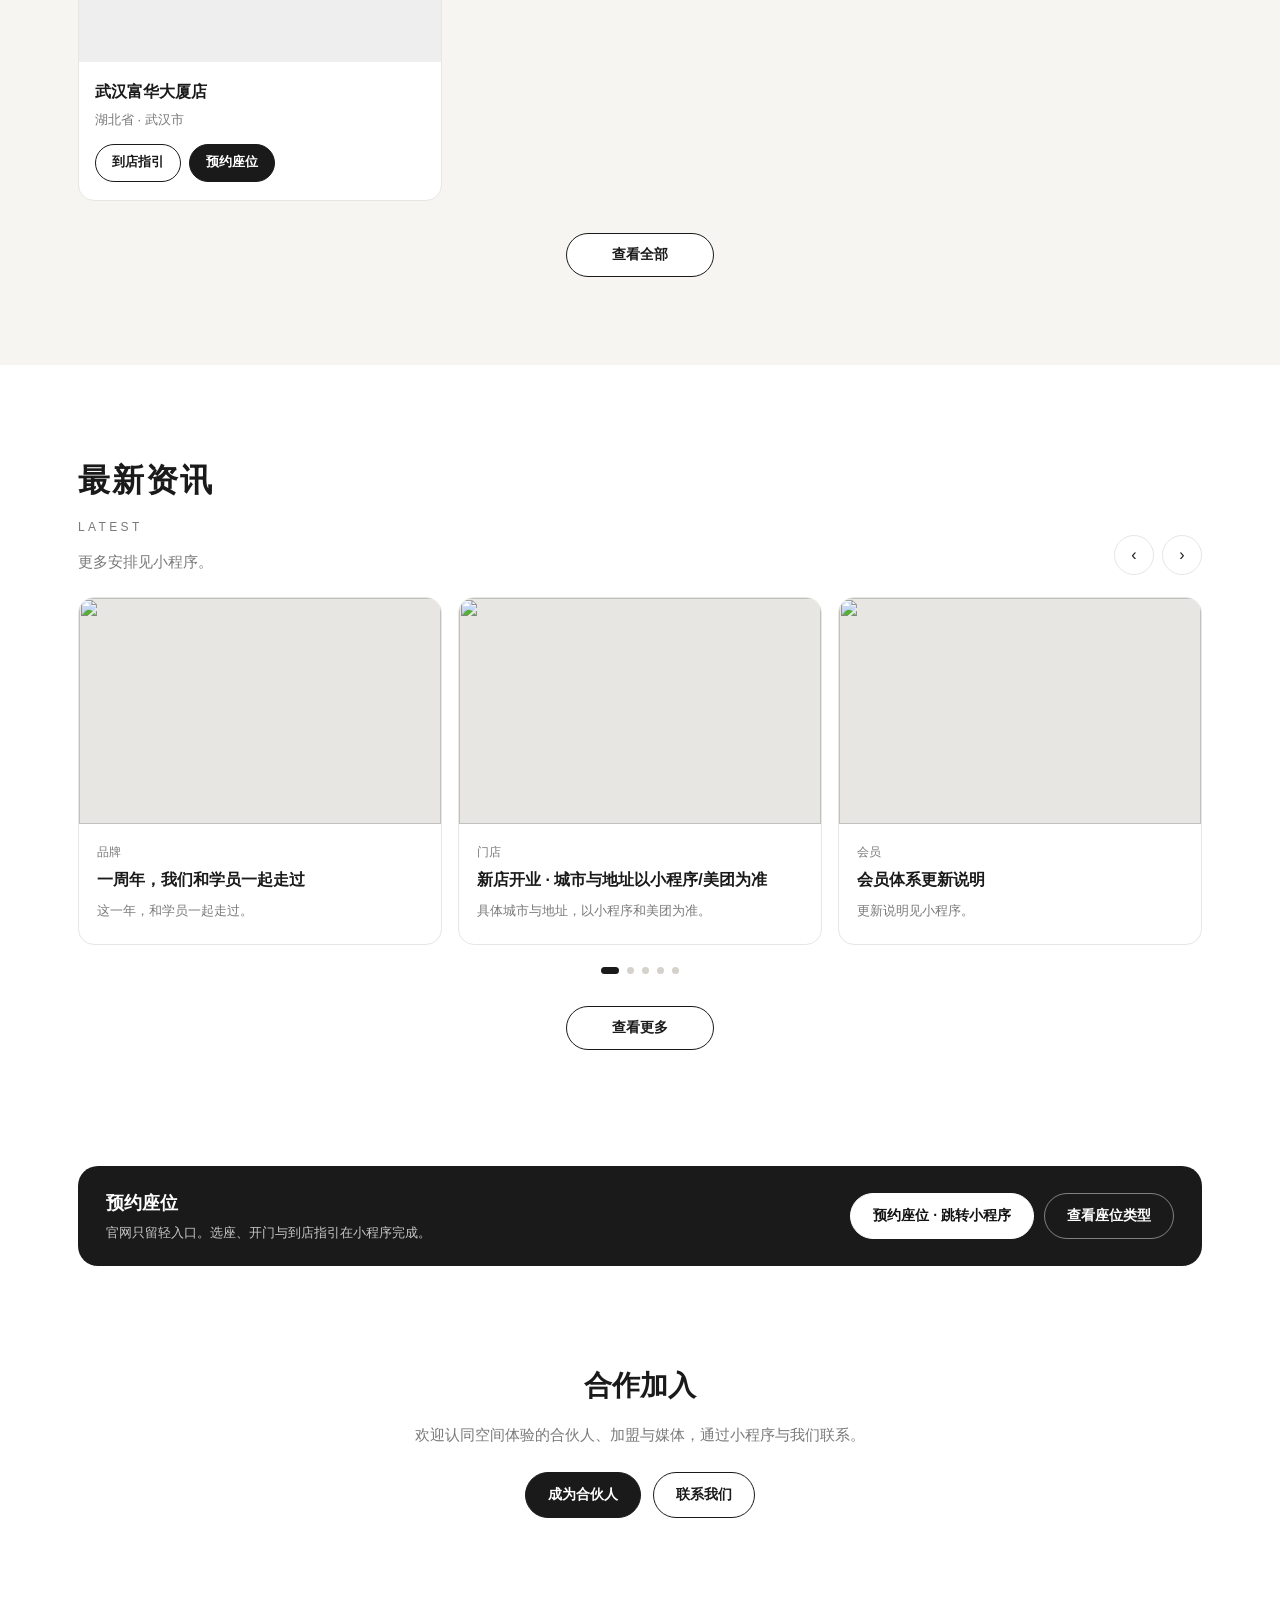
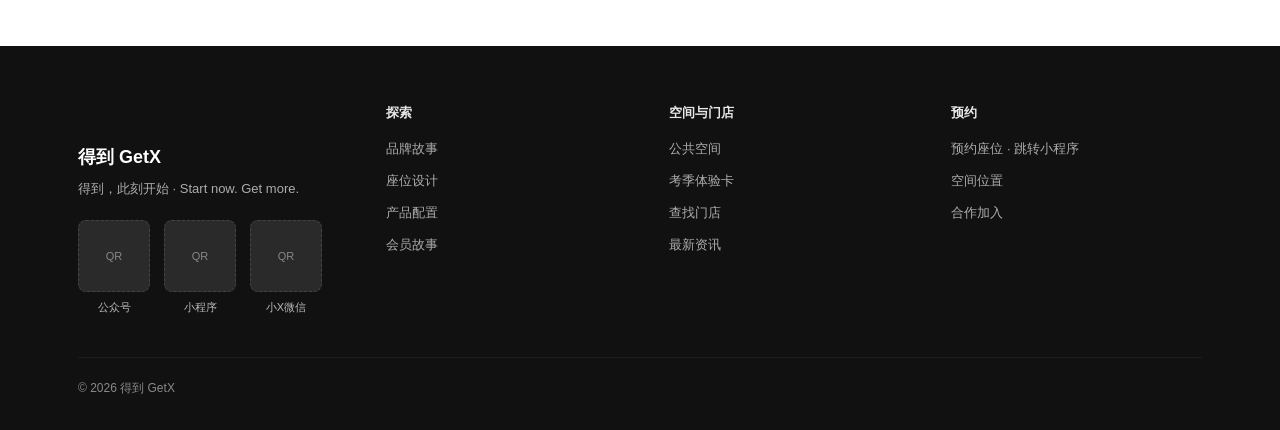
==== commit a0d5e7d6: "Add section pages and a store finder Link each homepage block to a detail page, open stores from pro" ====
--- a/index.html
+++ b/index.html
@@ -33,6 +33,9 @@
 .btn-ghost{background:transparent}
 .btn-light{border-color:#fff;color:#fff}
 .btn-sm{height:38px;padding:0 16px;font-size:13px}
+.view-all{text-align:center;margin-top:32px}
+.view-all a{display:inline-flex;align-items:center;justify-content:center;min-width:148px;height:44px;padding:0 28px;border:1px solid var(--ink);border-radius:999px;background:#fff;font-size:14px;font-weight:600}
+.view-all a:hover{background:var(--ink);color:#fff}
 .link-arrow{display:inline-flex;align-items:center;gap:6px;font-size:14px;font-weight:600;border-bottom:1px solid var(--ink);padding-bottom:2px}
 
 .site-header{position:sticky;top:0;z-index:70;background:rgba(255,255,255,.96);backdrop-filter:blur(12px);border-bottom:1px solid var(--line)}
@@ -115,19 +118,23 @@
 .amenity-card .ph{aspect-ratio:16/10;overflow:hidden;background:#eee}
 .amenity-card .ph img{width:100%;height:100%;object-fit:cover}
 .amenity-card .tx{padding:22px}
-#lounge .amenity-grid{grid-template-columns:1fr}
-#lounge .amenity-card{display:grid;grid-template-columns:1.15fr .85fr;align-items:stretch}
-#lounge .amenity-card .ph{aspect-ratio:auto;min-height:240px}
-#lounge .amenity-card .ph img{height:100%;object-fit:cover}
-#lounge .amenity-card .tx{display:flex;flex-direction:column;justify-content:center;padding:32px 28px}
+#public .amenity-grid,#lounge .amenity-grid{grid-template-columns:1fr}
+#lounge .amenity-card{display:block}
+#public .amenity-card .ph,#lounge .amenity-card .ph{aspect-ratio:16/9;min-height:0;height:auto;background:#f3f2ef}
+#public .pic-swap .pic-track img,#lounge .pic-swap .pic-track img,#lounge .amenity-card .ph img{object-fit:contain;background:#f3f2ef}
+#lounge .amenity-card .tx{padding:28px 28px 32px}
 .amenity-card ul{margin-top:12px;display:grid;gap:8px;font-size:14px;color:var(--ink2)}
 
-.cards-track{display:grid;grid-template-columns:repeat(4,1fr);gap:16px}
-.phase{background:#fff;border:1px solid var(--line);border-radius:var(--r);padding:22px 18px 24px}
-.phase .no{font-size:12px;color:var(--muted);letter-spacing:.12em;font-weight:700}
-.phase h3{font-size:18px;font-weight:700;margin-top:8px}
-.phase .when{font-size:13px;color:var(--muted);margin-top:6px}
-.phase p{font-size:13px;color:var(--ink2);margin-top:12px}
+.cards-track{display:grid;grid-template-columns:repeat(4,1fr);gap:18px}
+.phase{position:relative;background:linear-gradient(180deg,#fff 0%,#f7f6f3 100%);border:1px solid var(--line);border-radius:20px;padding:26px 22px 28px;overflow:hidden;min-height:228px;box-shadow:var(--shadow)}
+.phase::before{content:"";position:absolute;left:0;top:18px;bottom:18px;width:3px;border-radius:3px;background:var(--coral)}
+.phase::after{content:"";position:absolute;right:-20px;top:-28px;width:92px;height:92px;border-radius:50%;border:1px solid rgba(26,26,26,.06)}
+.phase .no{font-size:40px;line-height:1;font-weight:700;letter-spacing:-.04em;color:rgba(26,26,26,.14)}
+.phase h3{font-size:22px;font-weight:700;margin-top:18px;letter-spacing:.04em}
+.phase p{font-size:14px;color:var(--ink2);margin-top:12px;max-width:16em}
+.phase:nth-child(2)::before{background:#c96b68}
+.phase:nth-child(3)::before{background:#a85856}
+.phase:nth-child(4)::before{background:#8d4c4a}
 .cards-cta{text-align:center;margin-top:32px}
 
 .member-viewport{overflow:hidden}
@@ -239,12 +246,12 @@
       <img src="img/getx-logo.webp" alt="得到 GetX">
     </a>
     <nav class="menu" aria-label="主导航">
-      <a href="#story">品牌故事</a>
-      <a href="#seats">座位设计</a>
-      <a href="#config">产品配置</a>
-      <a href="#public">公共空间</a>
-      <a href="#stories">会员故事</a>
-      <a href="#stores">门店</a>
+      <a href="about.html">品牌故事</a>
+      <a href="seats.html">座位设计</a>
+      <a href="products.html">产品配置</a>
+      <a href="public.html">公共空间</a>
+      <a href="stories.html">会员故事</a>
+      <a href="stores.html">门店</a>
     </nav>
     <div class="nav-cta">
       <a class="btn btn-dark btn-sm" href="#booking">预约座位</a>
@@ -252,13 +259,14 @@
     </div>
   </div>
   <div class="mobile-nav" id="mobileNav">
-    <a href="#story">品牌故事</a>
-    <a href="#seats">座位设计</a>
-    <a href="#config">产品配置</a>
-    <a href="#public">公共空间</a>
-    <a href="#cards">考季体验卡</a>
-    <a href="#stories">会员故事</a>
-    <a href="#stores">门店</a>
+    <a href="about.html">品牌故事</a>
+    <a href="seats.html">座位设计</a>
+    <a href="products.html">产品配置</a>
+    <a href="public.html">公共空间</a>
+    <a href="cards.html">考季体验卡</a>
+    <a href="stories.html">会员故事</a>
+    <a href="stores.html">门店</a>
+    <a href="news.html">最新资讯</a>
     <a href="#booking">预约座位</a>
     <a href="#partner">合作加入</a>
   </div>
@@ -328,6 +336,7 @@
           </svg>
         </div>
       </div>
+      <p class="view-all"><a href="about.html">查看全部</a></p>
     </div>
   </section>
 
@@ -435,6 +444,7 @@
           </div>
         </article>
       </div>
+      <p class="view-all"><a href="seats.html">查看全部</a></p>
     </div>
   </section>
 
@@ -510,6 +520,7 @@
           <p>桌面够铺开书和电脑；独立空间可选电动升降，坐久了站一站，节奏由你切换。</p>
         </div>
       </div>
+      <p class="view-all"><a href="products.html">查看全部</a></p>
     </div>
   </section>
 
@@ -575,6 +586,7 @@
           </div>
         </div>
       </div>
+      <p class="view-all"><a href="public.html">查看全部</a></p>
     </div>
   </section>
 
@@ -610,6 +622,7 @@
       <div class="cards-cta">
         <a class="btn btn-dark" href="#booking">到小X微信了解体验卡</a>
       </div>
+      <p class="view-all"><a href="cards.html">查看全部</a></p>
     </div>
   </section>
 
@@ -662,6 +675,7 @@
           <button type="button" class="nav" id="memberNext" aria-label="下一则故事"><svg width="14" height="14" viewBox="0 0 14 14" aria-hidden="true"><path d="M5.4 2.4 9.8 7 5.4 11.6" fill="none" stroke="currentColor" stroke-width="1.4" stroke-linecap="round" stroke-linejoin="round"/></svg></button>
         </div>
       </div>
+      <p class="view-all"><a href="stories.html">查看更多</a></p>
     </div>
   </section>
 
@@ -751,6 +765,7 @@
           </div>
         </article>
       </div>
+      <p class="view-all"><a href="stores.html">查看全部</a></p>
     </div>
   </section>
 
@@ -812,6 +827,7 @@
         </div>
       </div>
       <div class="news-dots" id="newsDots" role="tablist" aria-label="资讯位置"></div>
+      <p class="view-all"><a href="news.html">查看更多</a></p>
     </div>
   </section>
 
@@ -824,7 +840,7 @@
         </div>
         <div class="acts">
           <a class="btn" href="#miniprogram" id="miniprogram">预约座位 · 跳转小程序</a>
-          <a class="btn btn-line" href="#seats">查看座位类型</a>
+          <a class="btn btn-line" href="seats.html">查看座位类型</a>
         </div>
       </div>
     </div>
@@ -859,22 +875,22 @@
       </div>
       <div class="footer-col">
         <h4>探索</h4>
-        <a href="#story">品牌故事</a>
-        <a href="#seats">座位设计</a>
-        <a href="#config">产品配置</a>
-        <a href="#stories">会员故事</a>
+        <a href="about.html">品牌故事</a>
+        <a href="seats.html">座位设计</a>
+        <a href="products.html">产品配置</a>
+        <a href="stories.html">会员故事</a>
       </div>
       <div class="footer-col">
         <h4>空间与门店</h4>
-        <a href="#public">公共空间</a>
-        <a href="#amenity">公共增值服务</a>
-        <a href="#cards">考季体验卡</a>
-        <a href="#stores">查找门店</a>
+        <a href="public.html">公共空间</a>
+        <a href="cards.html">考季体验卡</a>
+        <a href="stores.html">查找门店</a>
+        <a href="news.html">最新资讯</a>
       </div>
       <div class="footer-col">
         <h4>预约</h4>
         <a href="#booking">预约座位 · 跳转小程序</a>
-        <a href="#news">最新资讯</a>
+        <a href="stores.html">空间位置</a>
         <a href="#partner">合作加入</a>
       </div>
     </div>
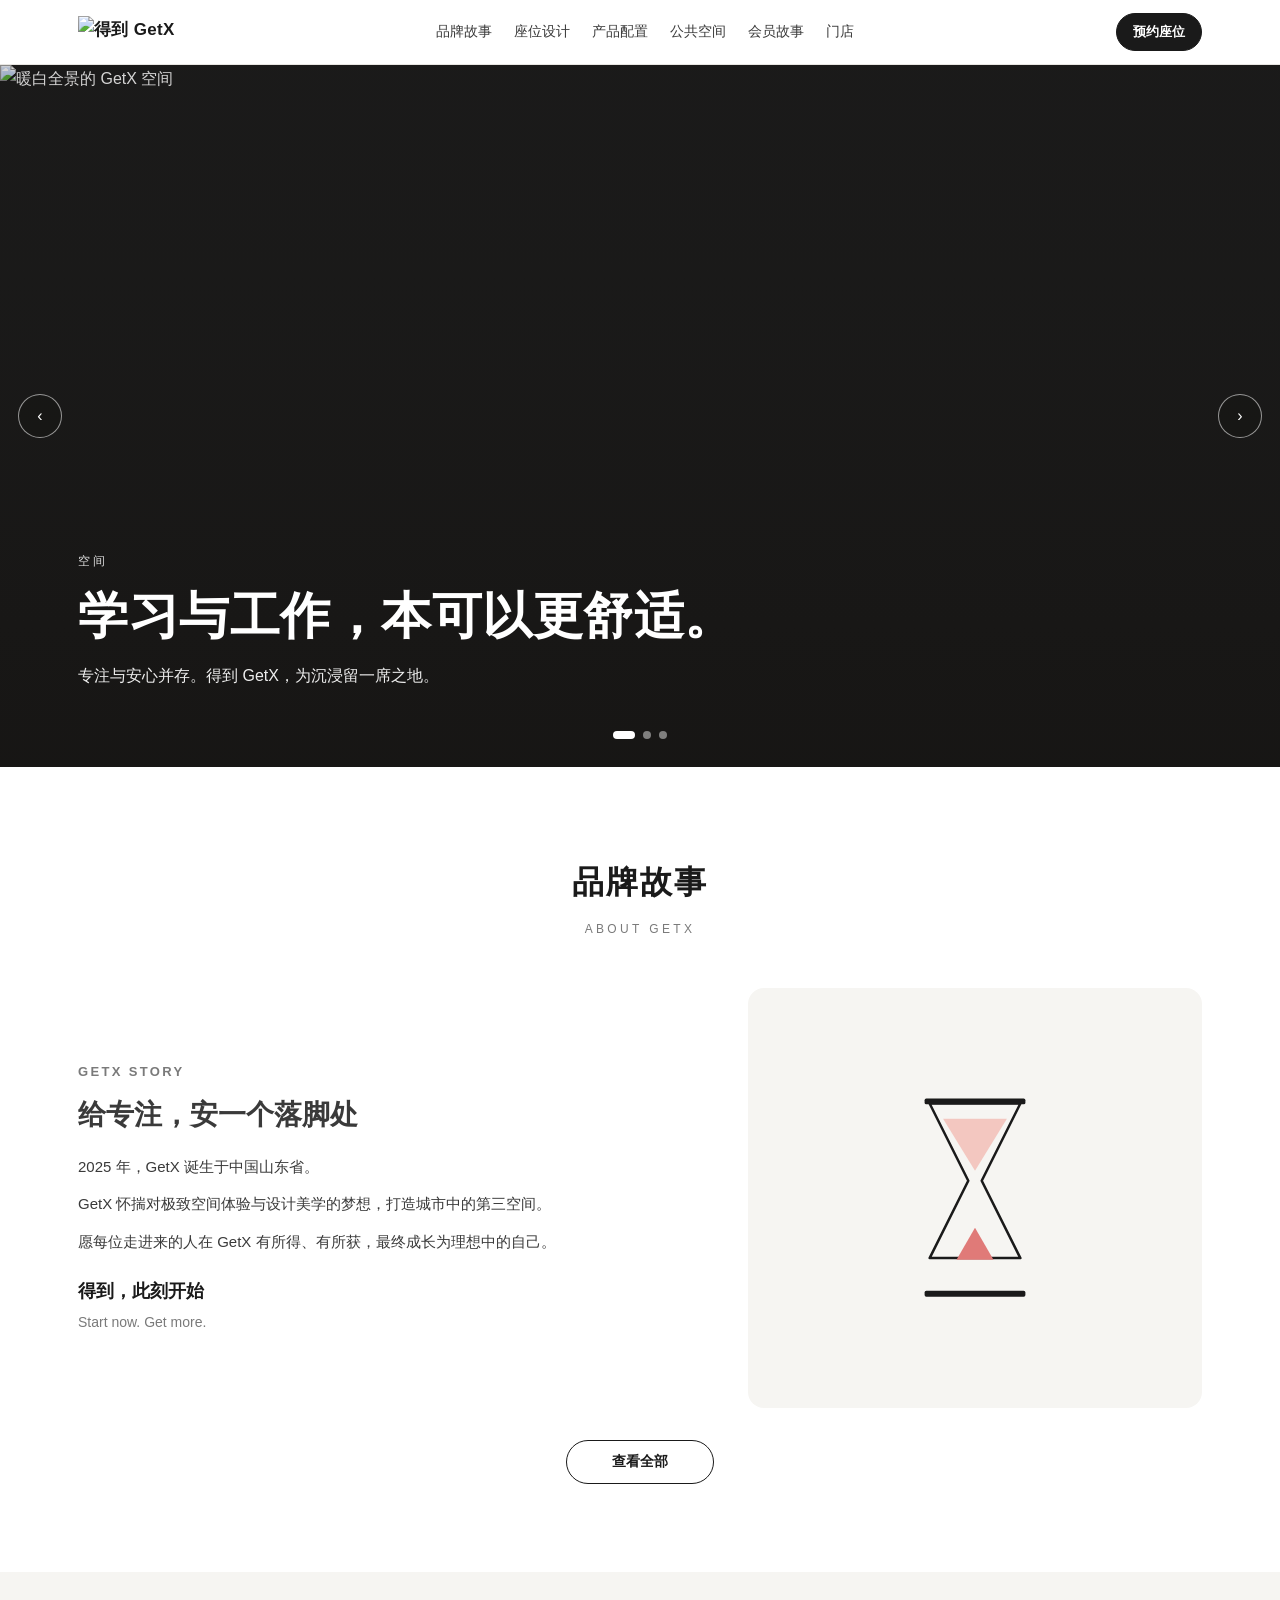
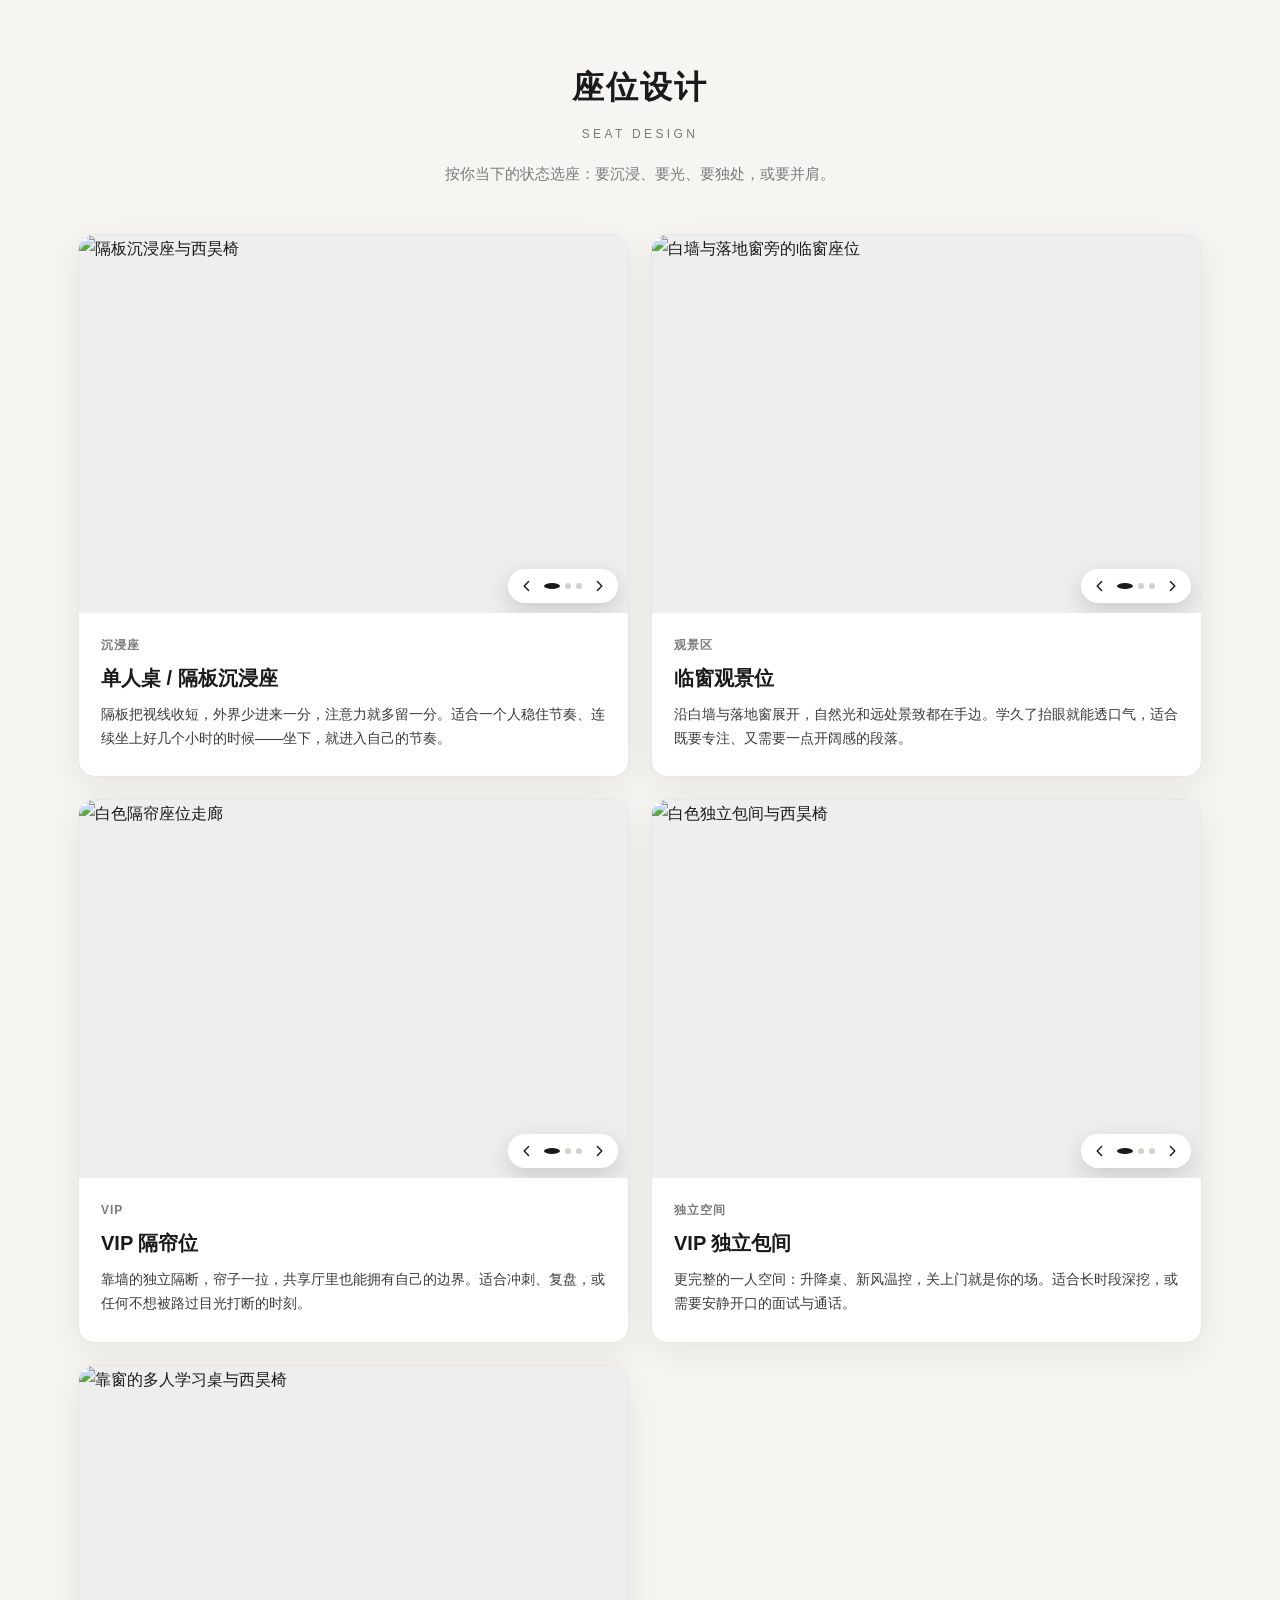
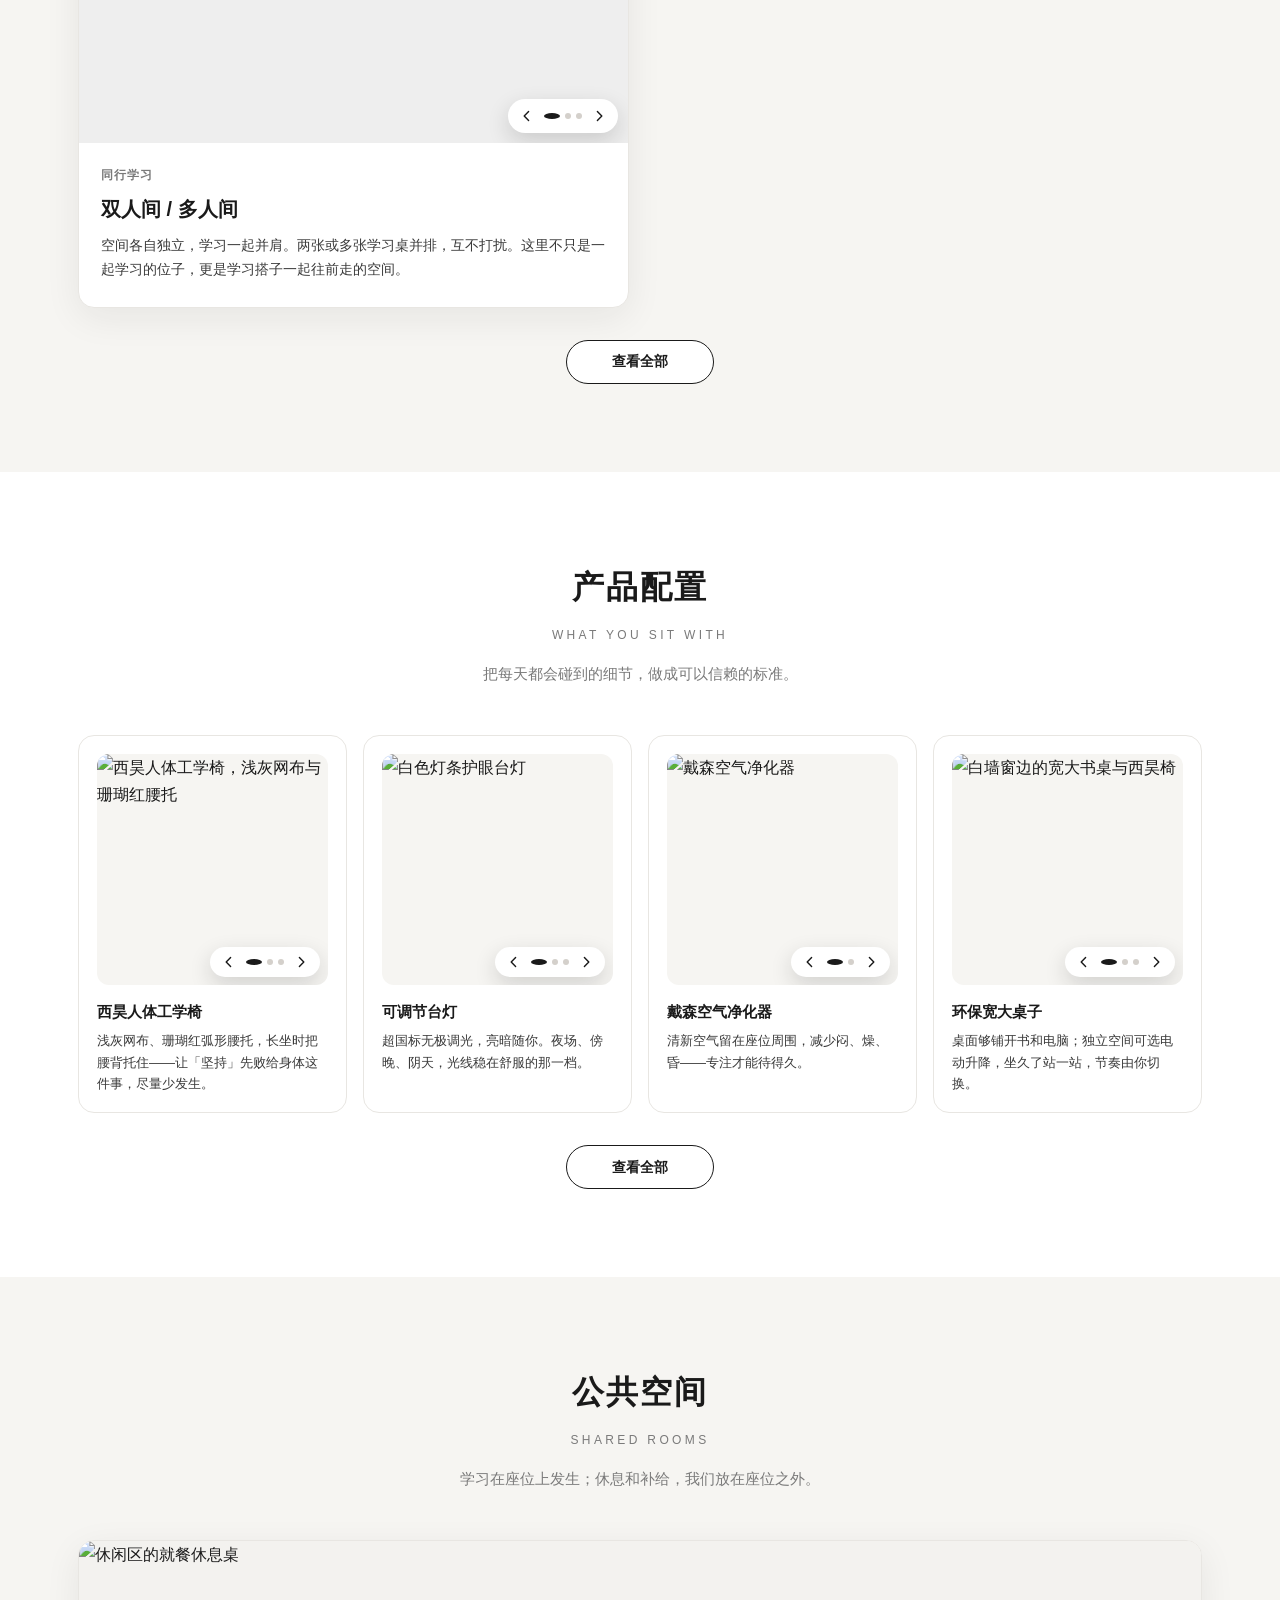
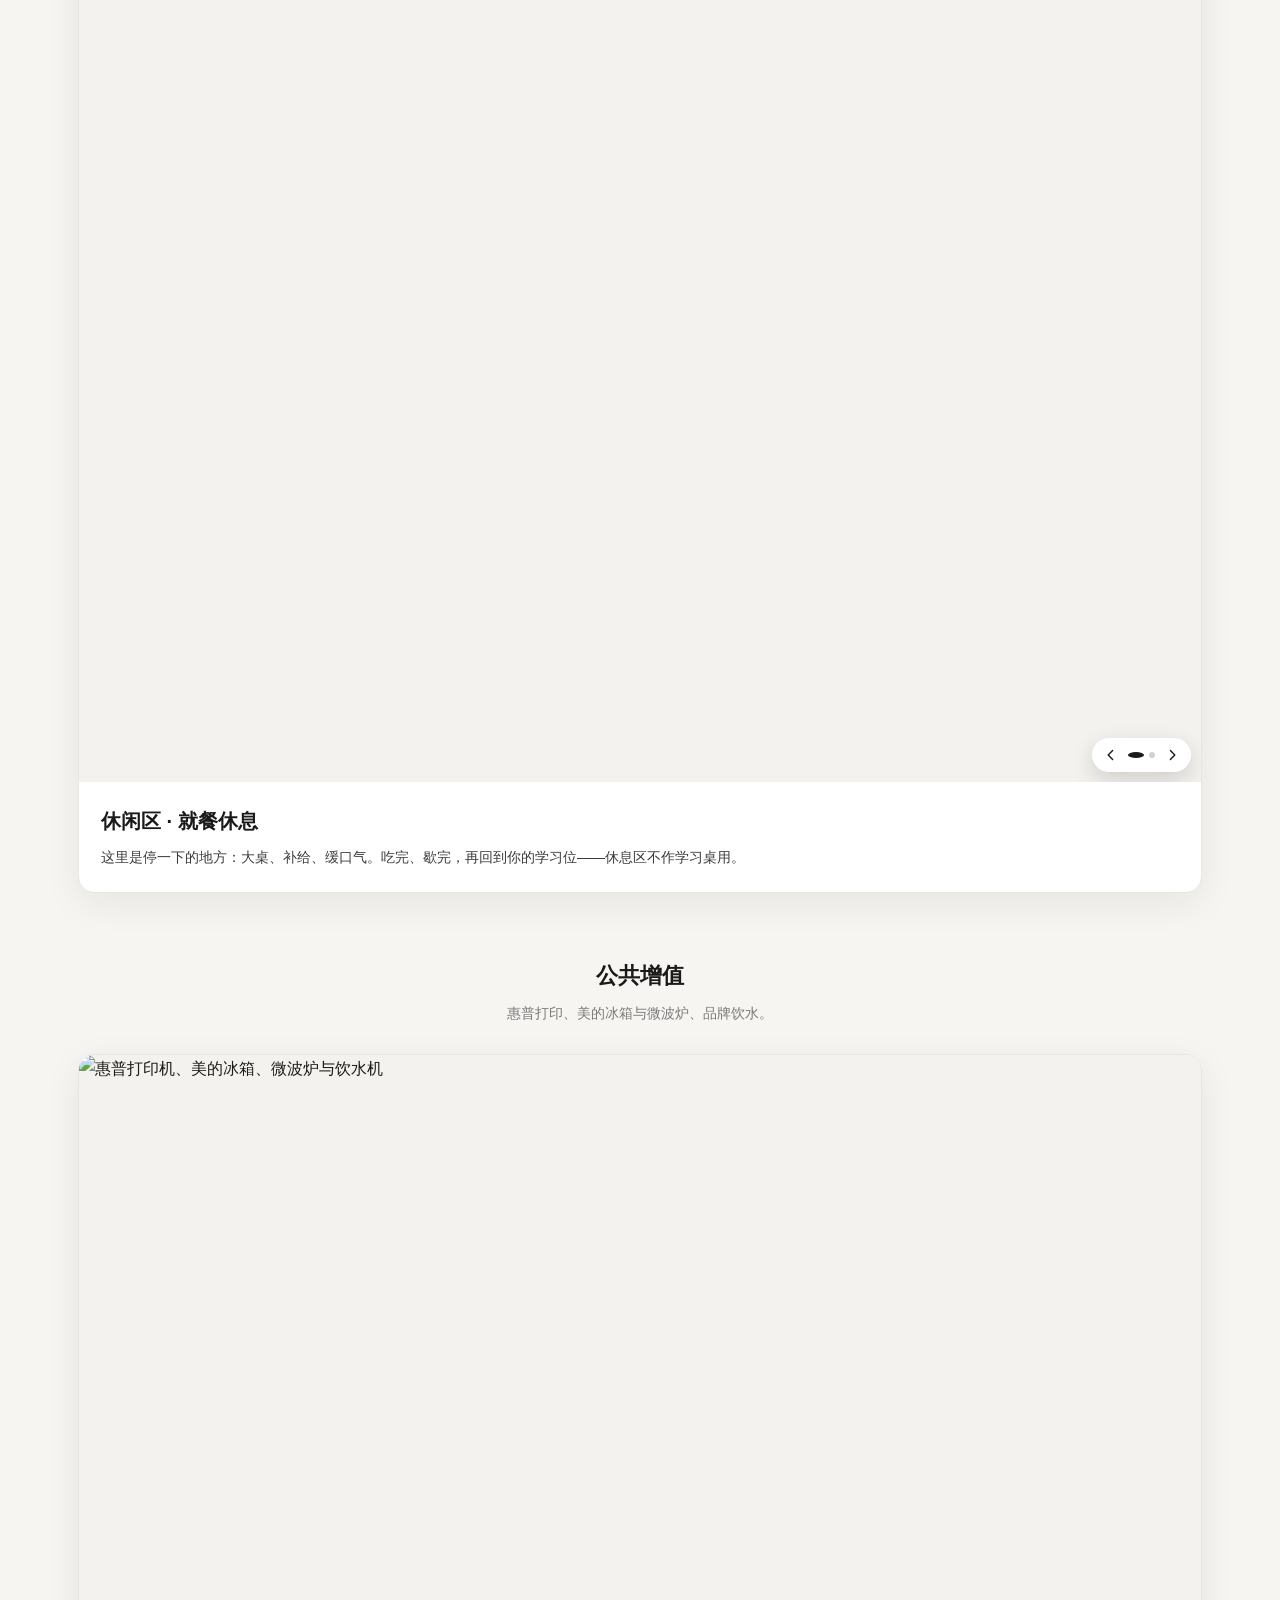
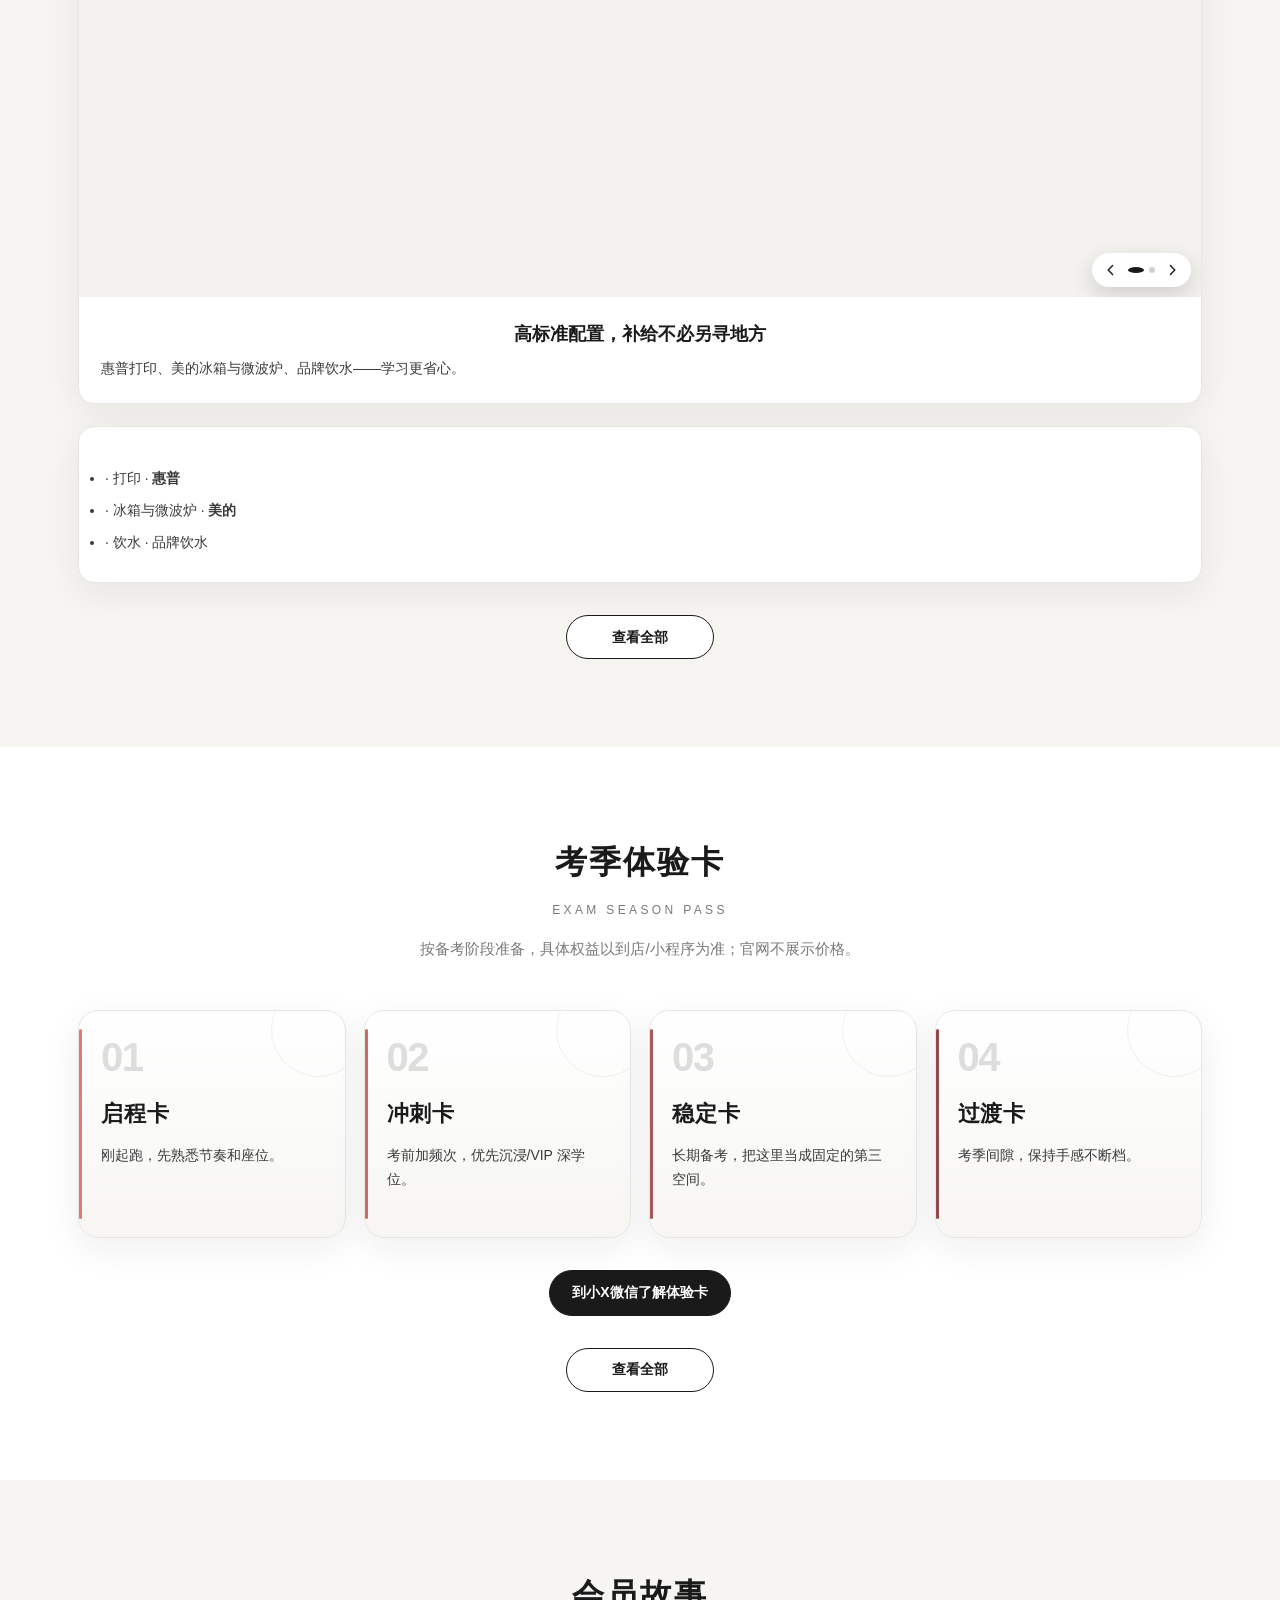
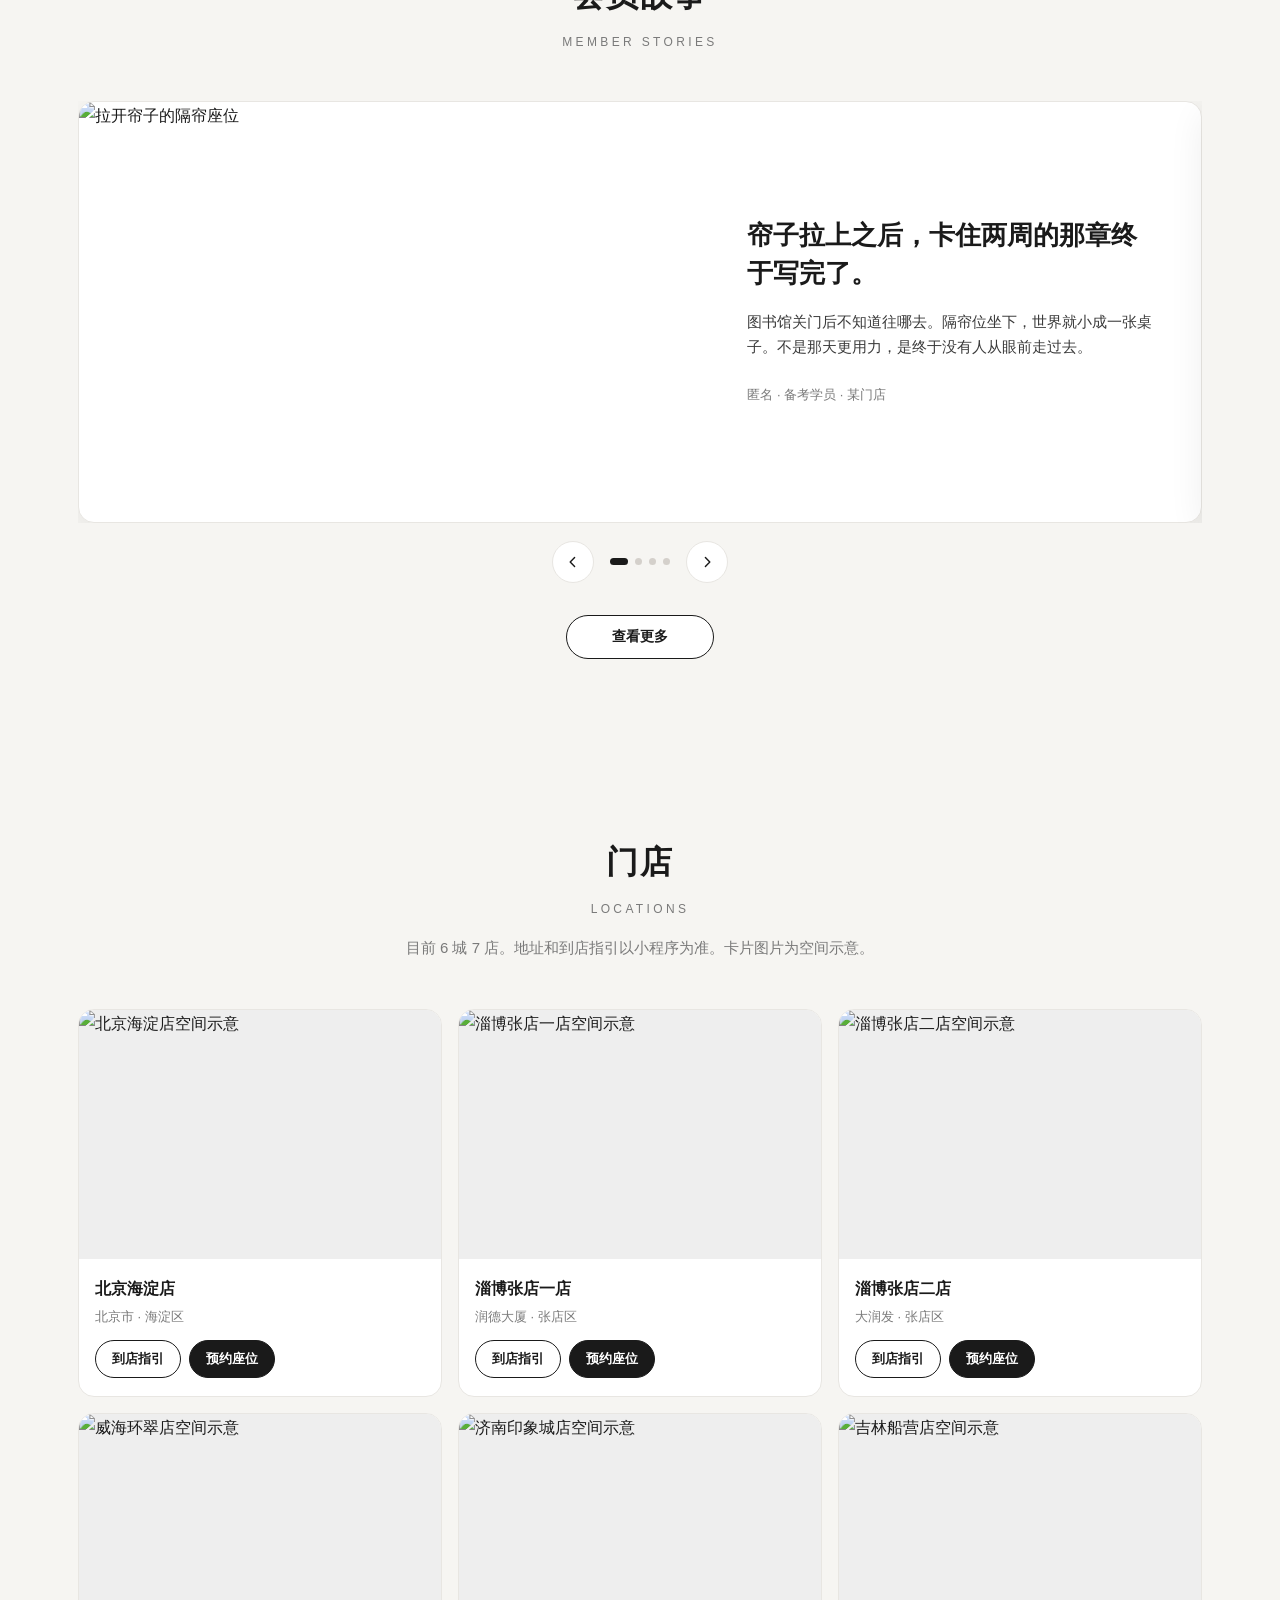
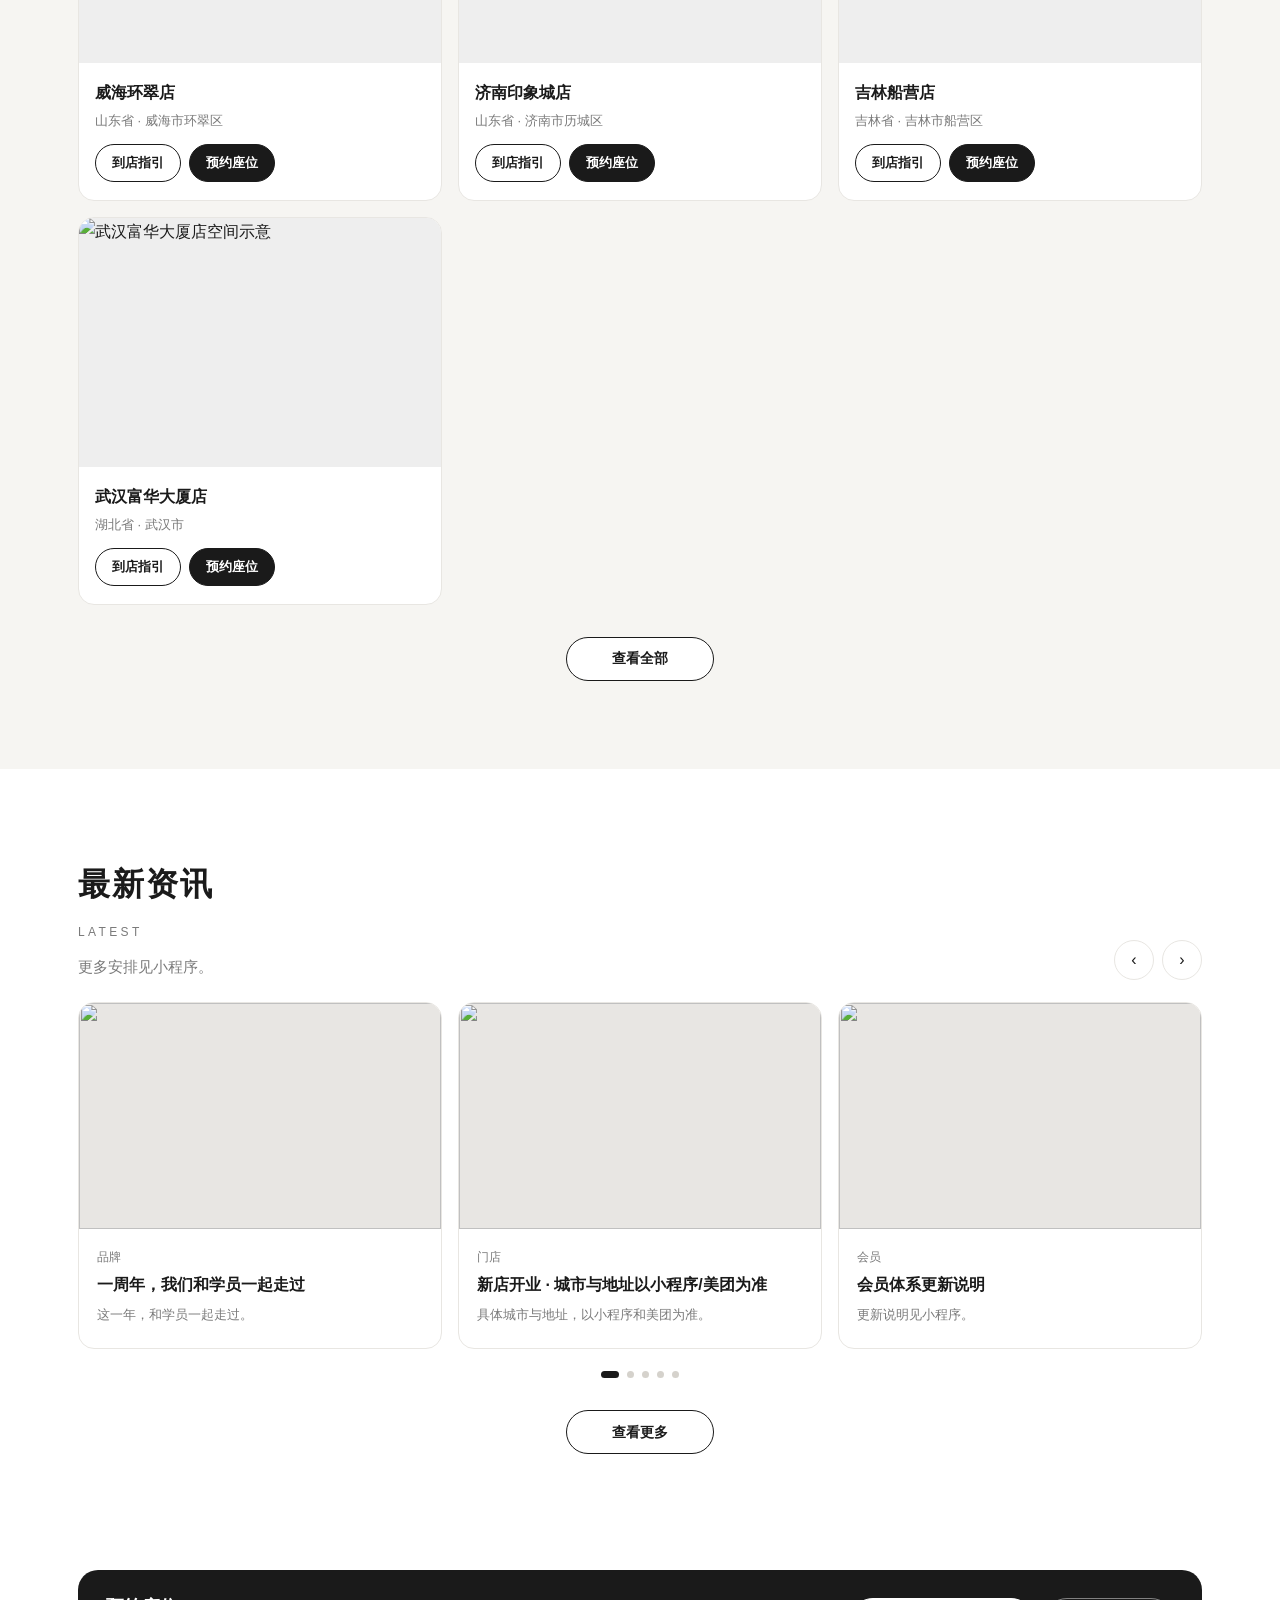
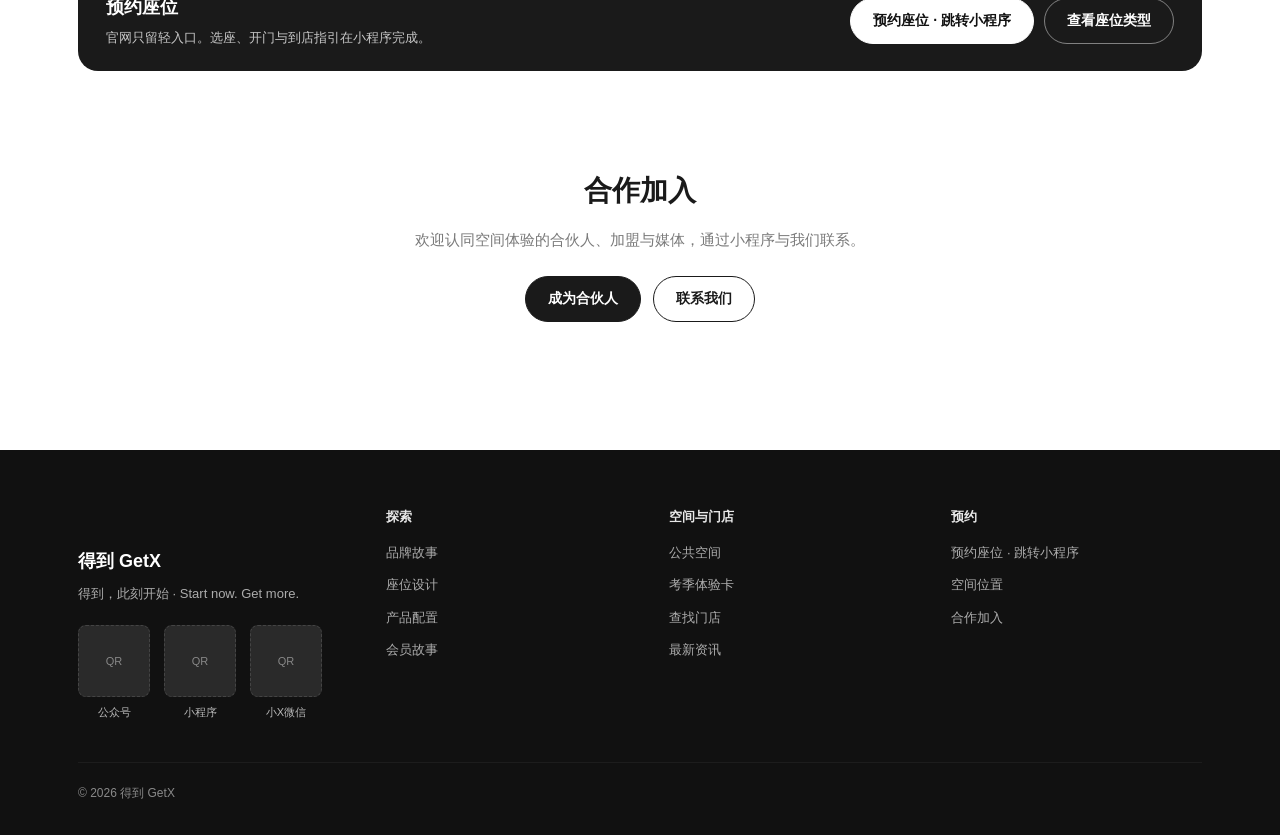
==== commit 3c1f5353: "Show public-space photos at their real 4:3 frame Stop forcing the lounge and amenity pictures into a" ====
--- a/index.html
+++ b/index.html
@@ -115,14 +115,13 @@
 
 .amenity-grid{display:grid;grid-template-columns:1.05fr .95fr;gap:22px;align-items:stretch}
 .amenity-card{background:#fff;border:1px solid var(--line);border-radius:var(--r);overflow:hidden;box-shadow:var(--shadow)}
-.amenity-card .ph{aspect-ratio:16/10;overflow:hidden;background:#eee}
-.amenity-card .ph img{width:100%;height:100%;object-fit:cover}
+.amenity-card .ph{aspect-ratio:4/3;overflow:hidden;background:#f3f2ef}
+.amenity-card .ph img{width:100%;height:100%;object-fit:contain;object-position:center;background:#f3f2ef}
 .amenity-card .tx{padding:22px}
 #public .amenity-grid,#lounge .amenity-grid{grid-template-columns:1fr}
 #lounge .amenity-card{display:block}
-#public .amenity-card .ph,#lounge .amenity-card .ph{aspect-ratio:16/9;min-height:0;height:auto;background:#f3f2ef}
-#public .pic-swap .pic-track img,#lounge .pic-swap .pic-track img,#lounge .amenity-card .ph img{object-fit:contain;background:#f3f2ef}
-#lounge .amenity-card .tx{padding:28px 28px 32px}
+#public .amenity-card .ph,#lounge .amenity-card .ph{aspect-ratio:4/3;min-height:0;height:auto;max-height:none;background:#f3f2ef}
+#public .pic-swap .pic-track img,#lounge .pic-swap .pic-track img,#lounge .amenity-card .ph img{width:100%;height:100%;object-fit:contain;object-position:center;background:#f3f2ef}
 .amenity-card ul{margin-top:12px;display:grid;gap:8px;font-size:14px;color:var(--ink2)}
 
 .cards-track{display:grid;grid-template-columns:repeat(4,1fr);gap:18px}
